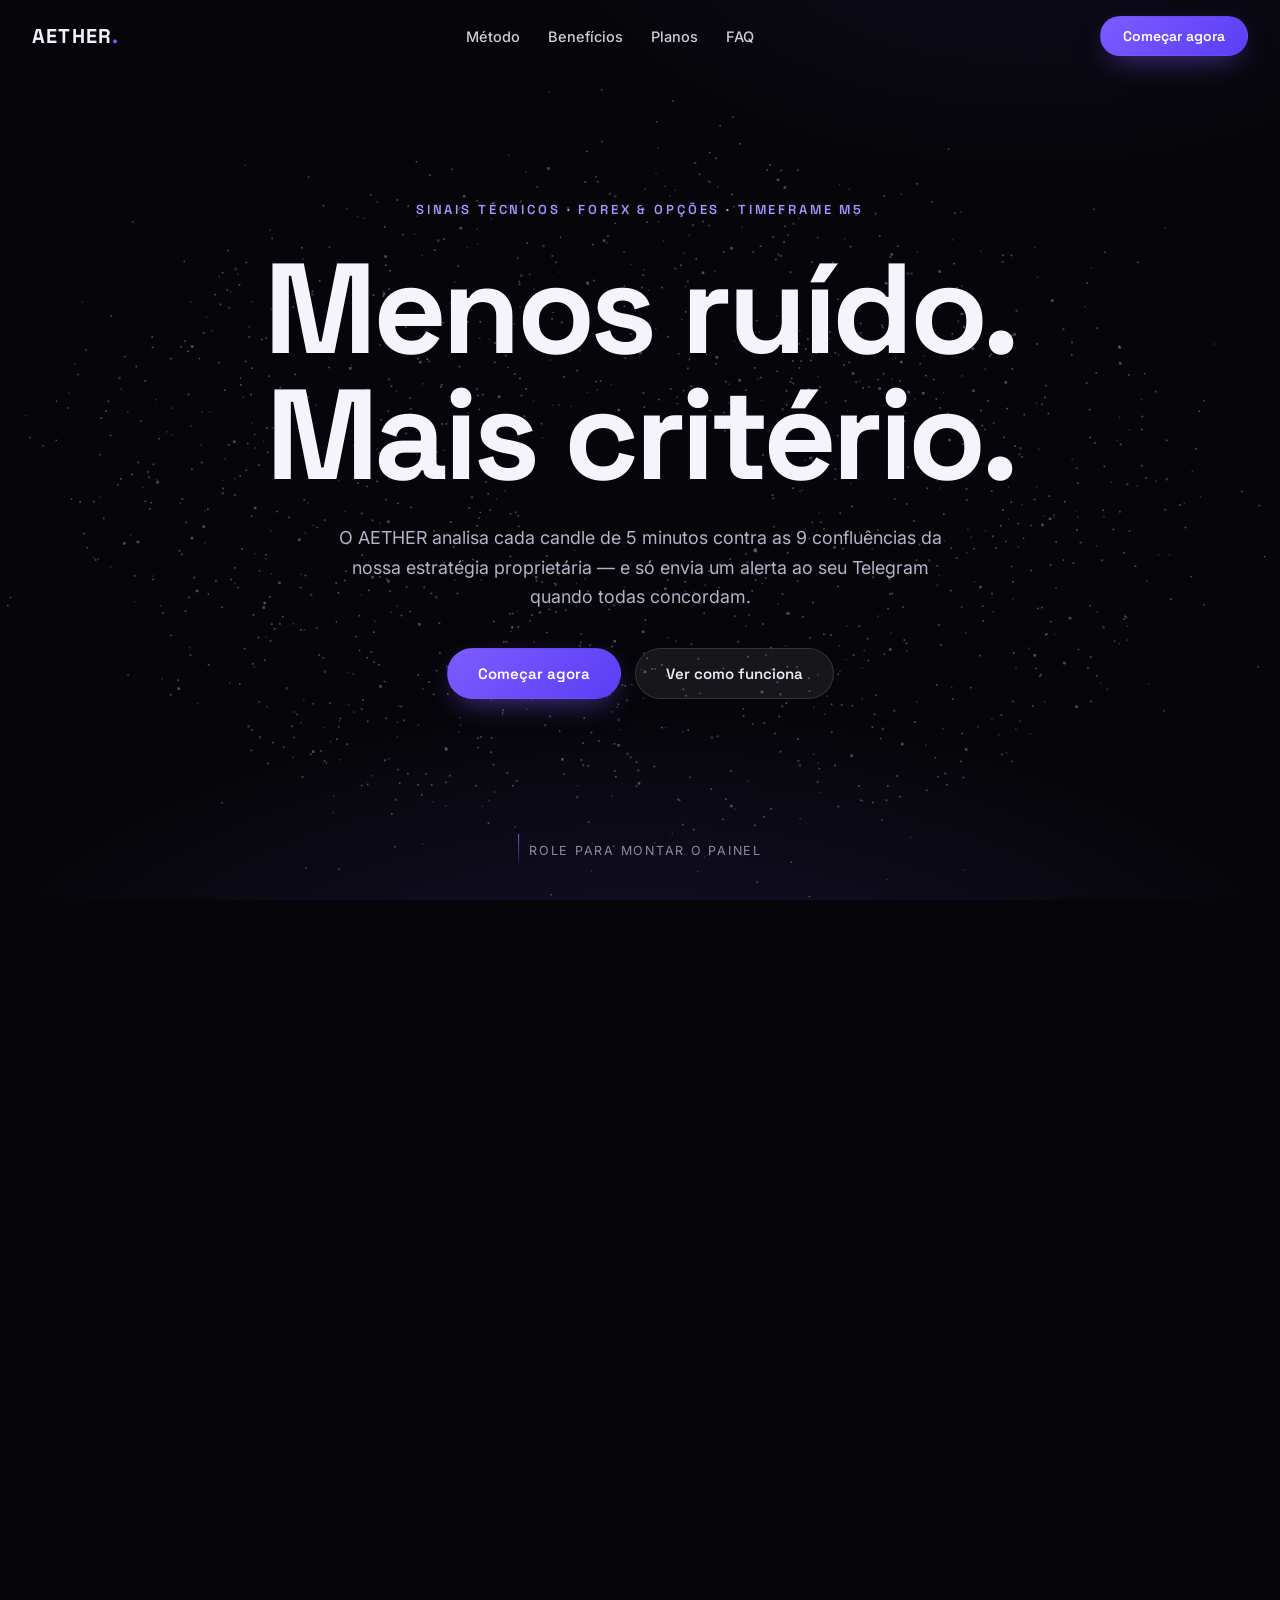
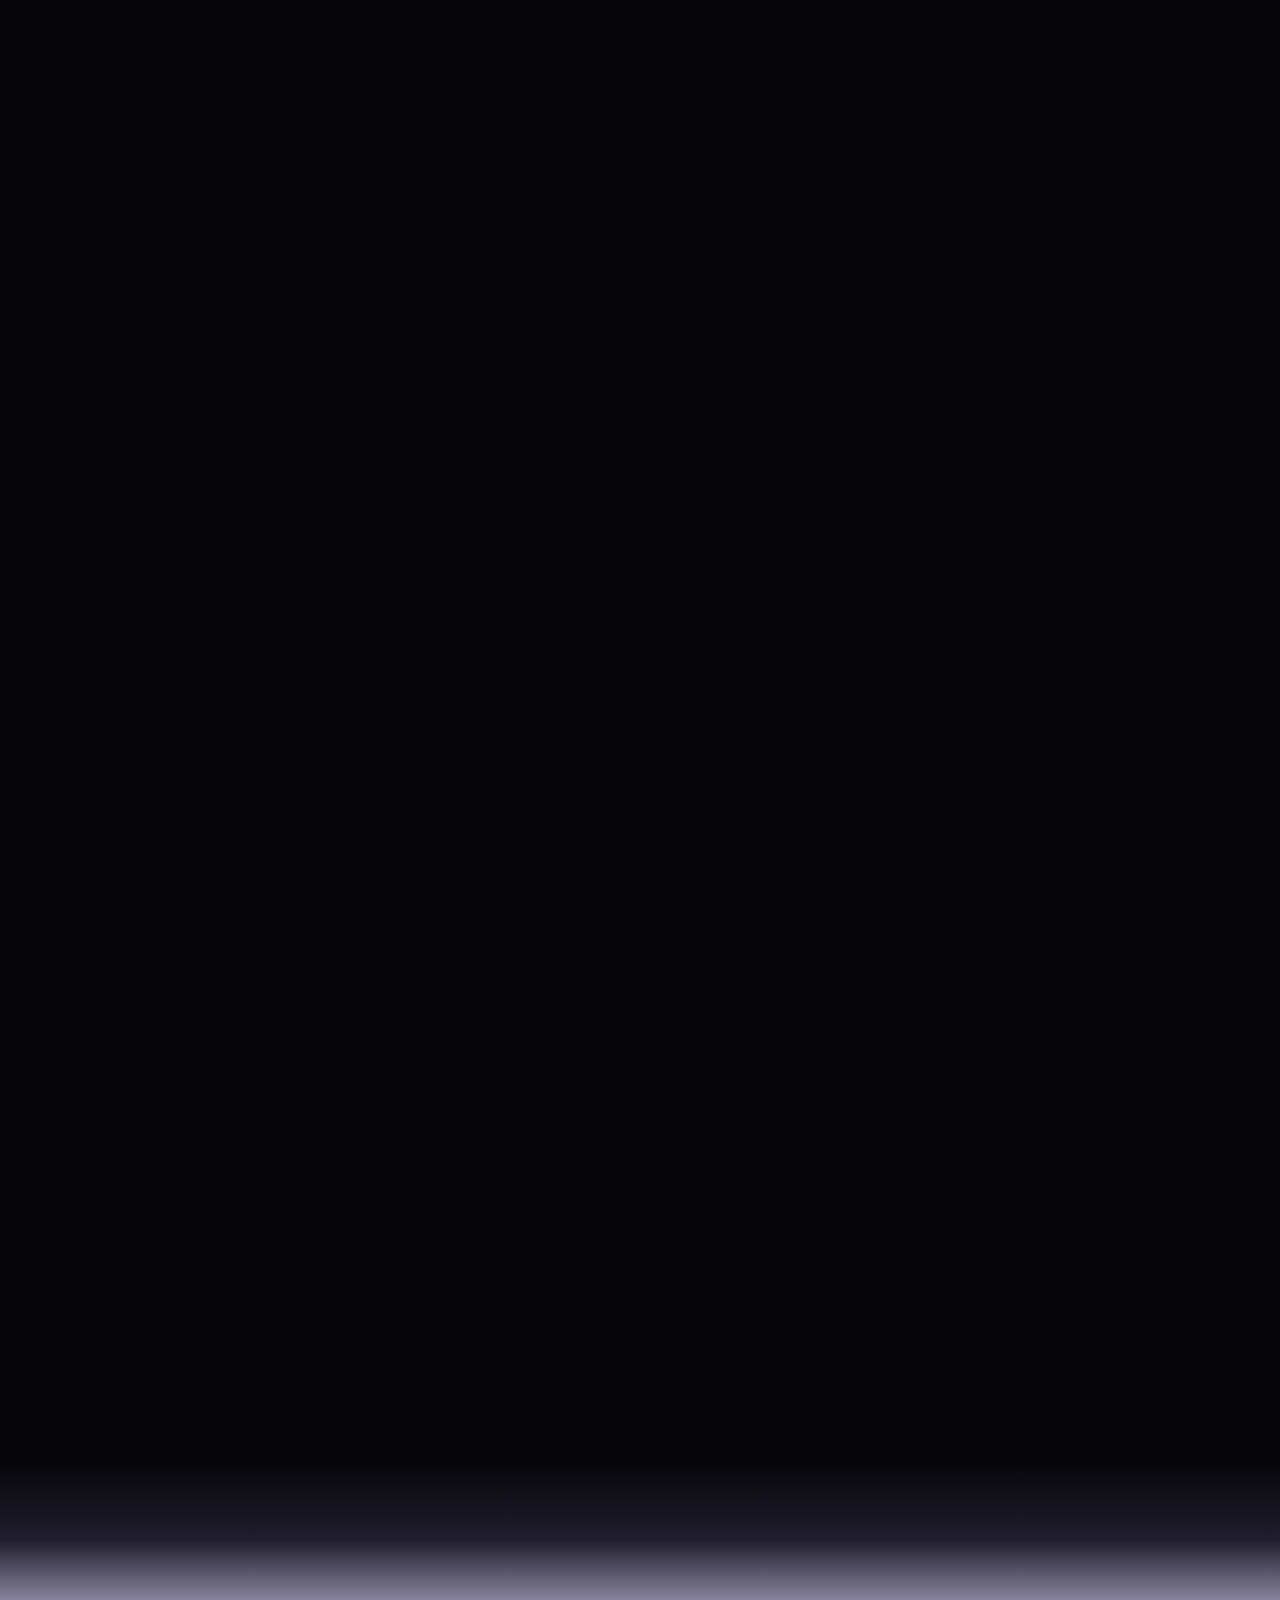
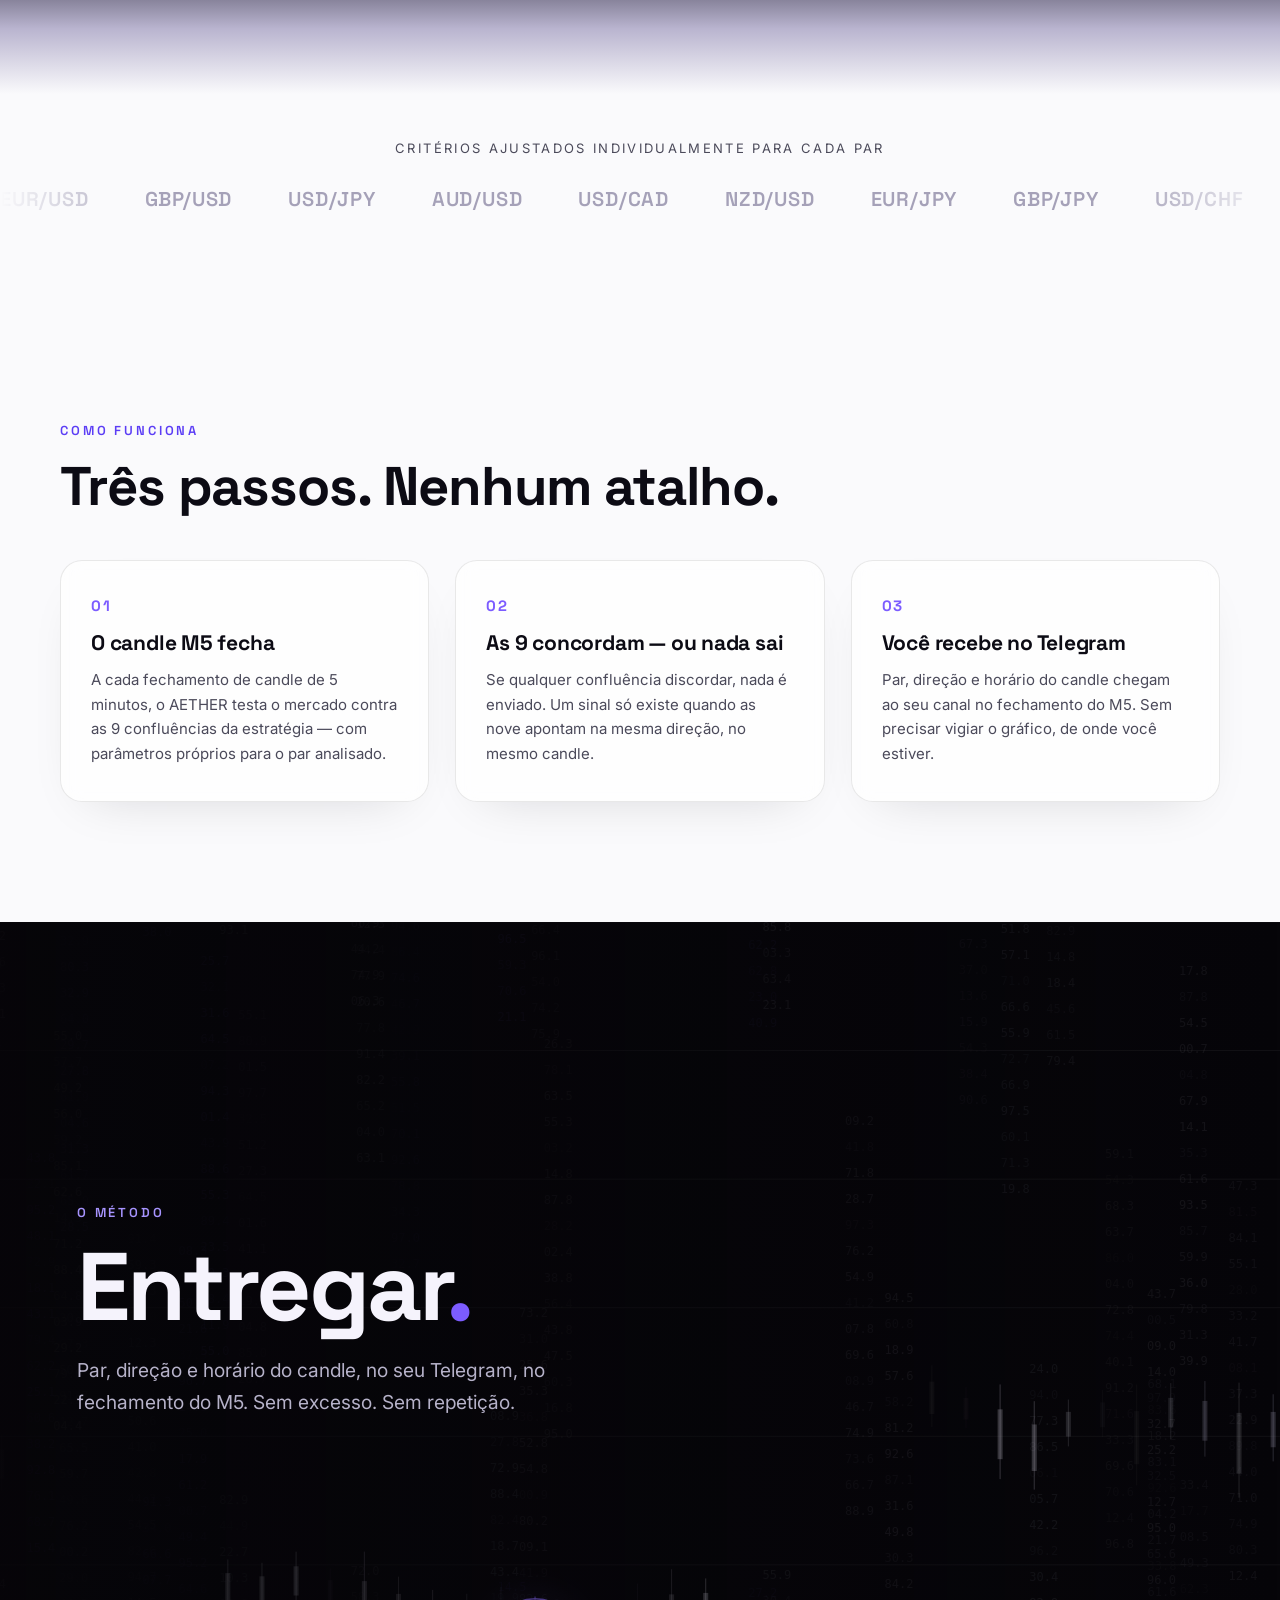
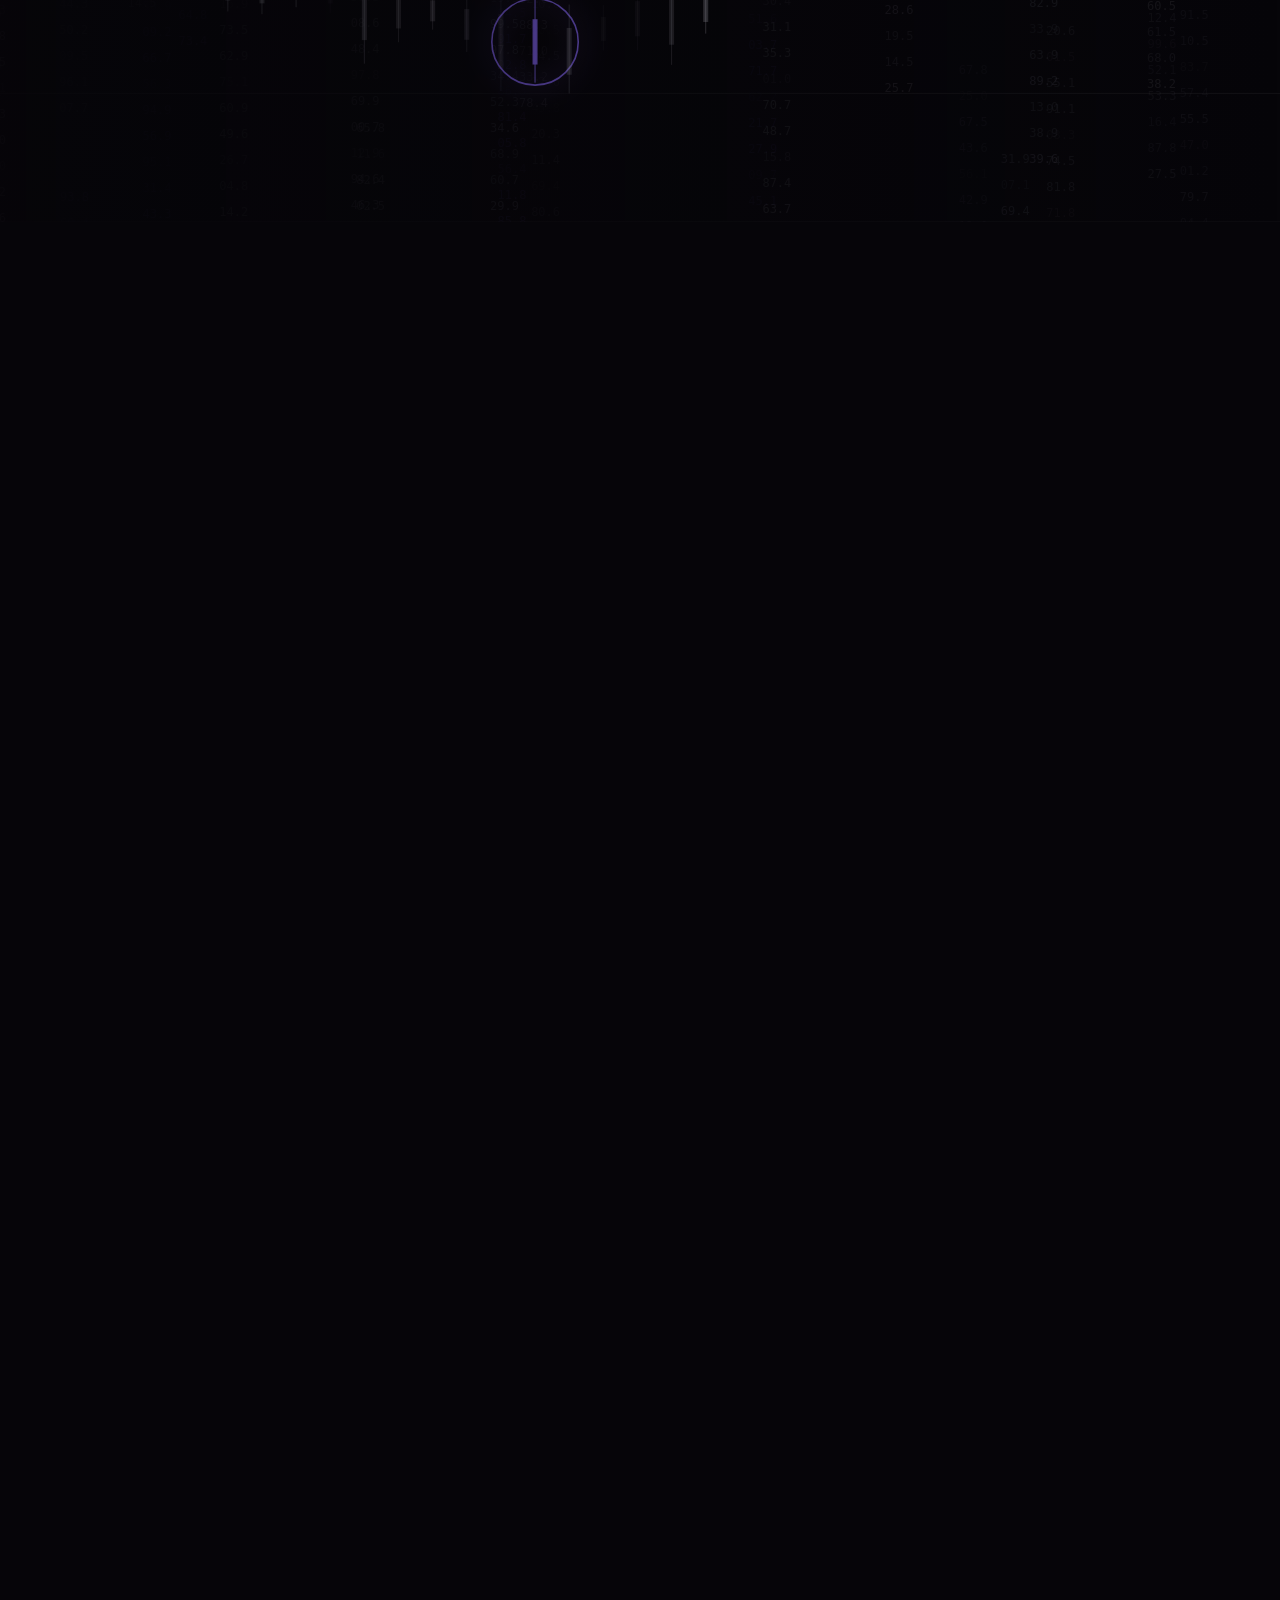
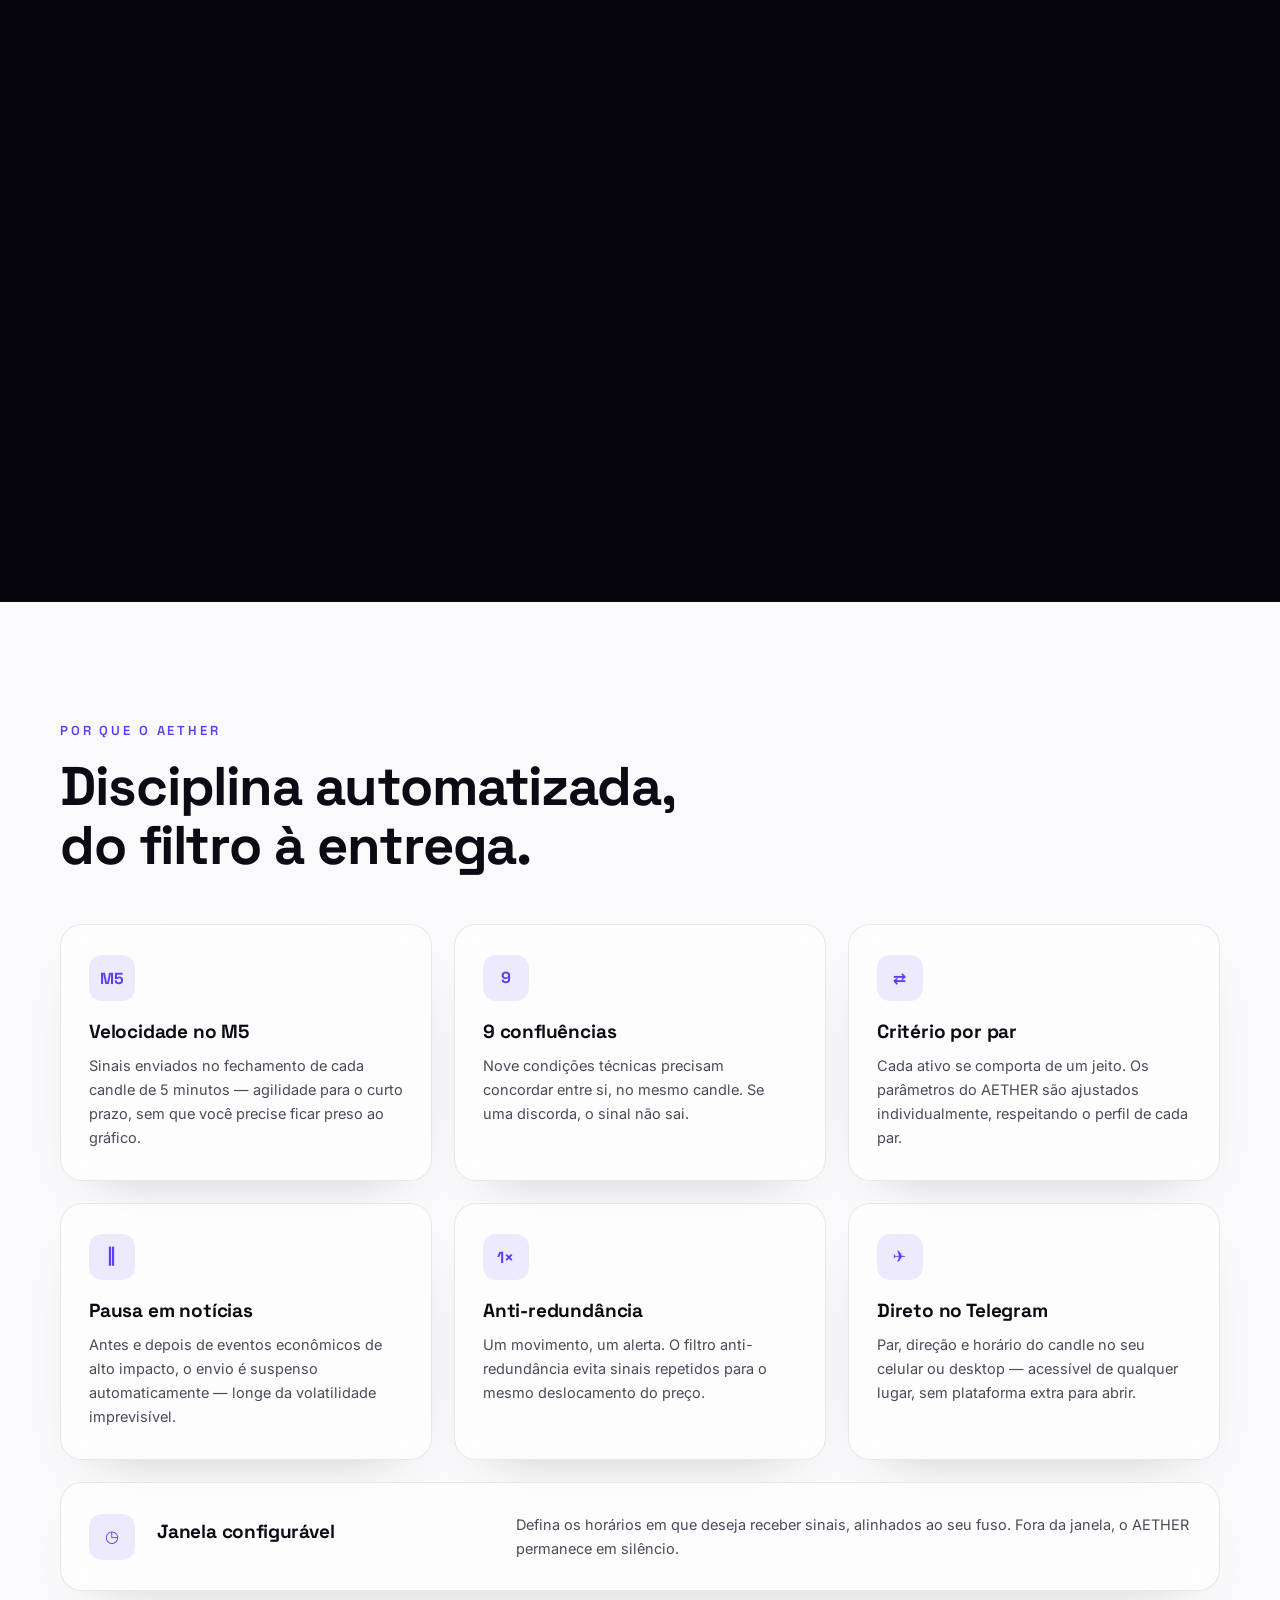
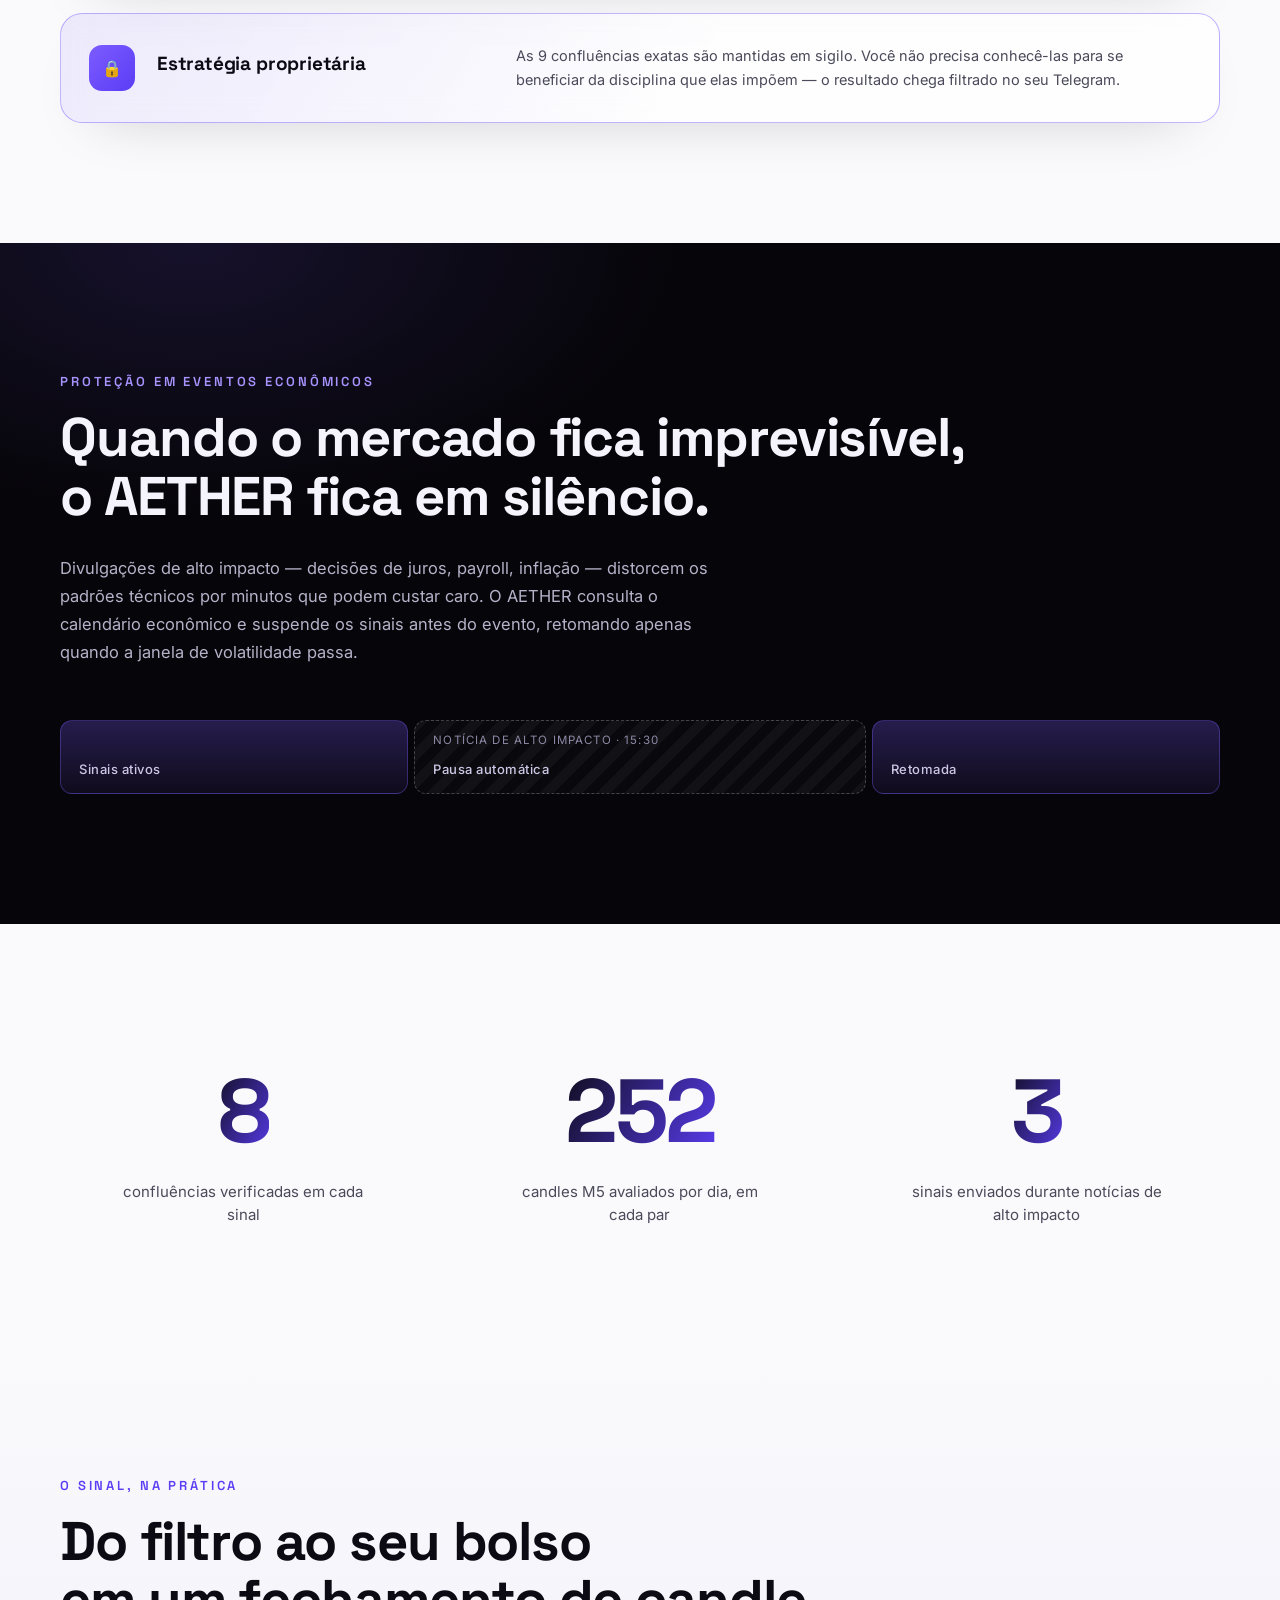
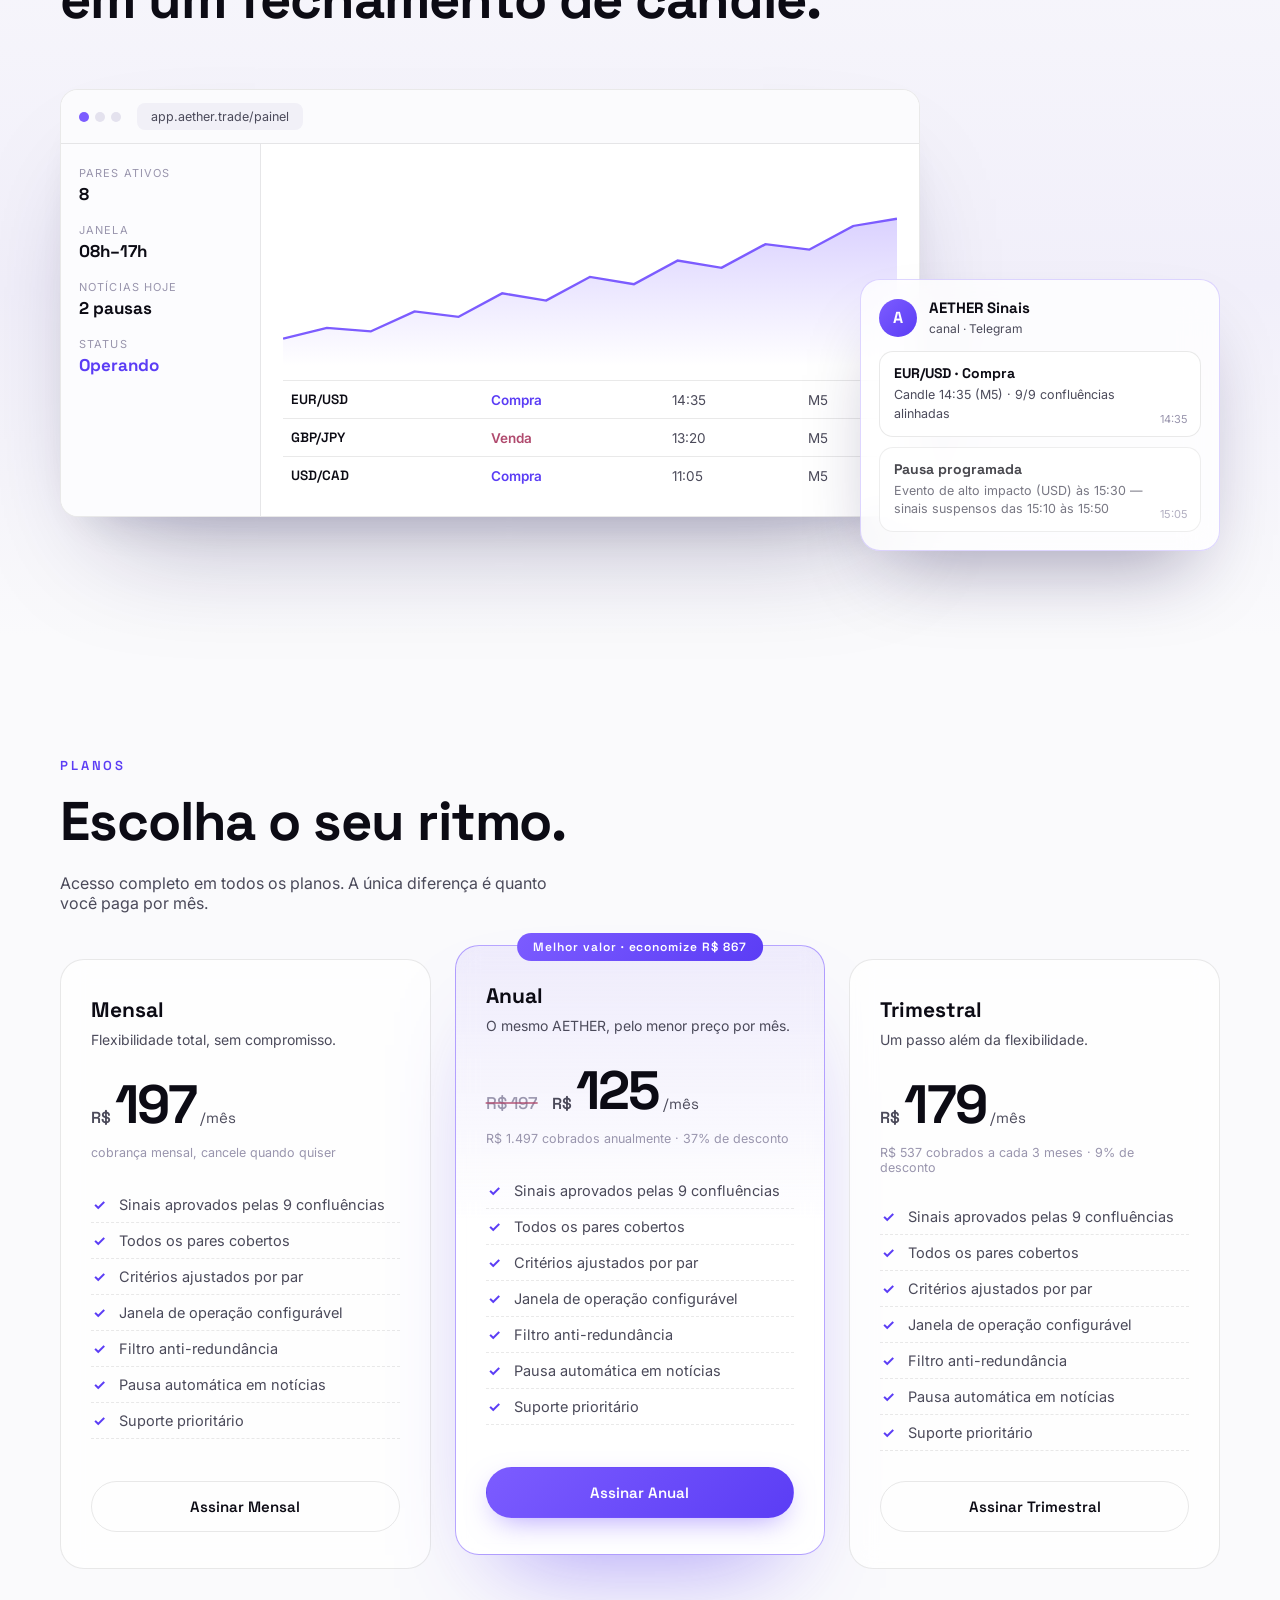
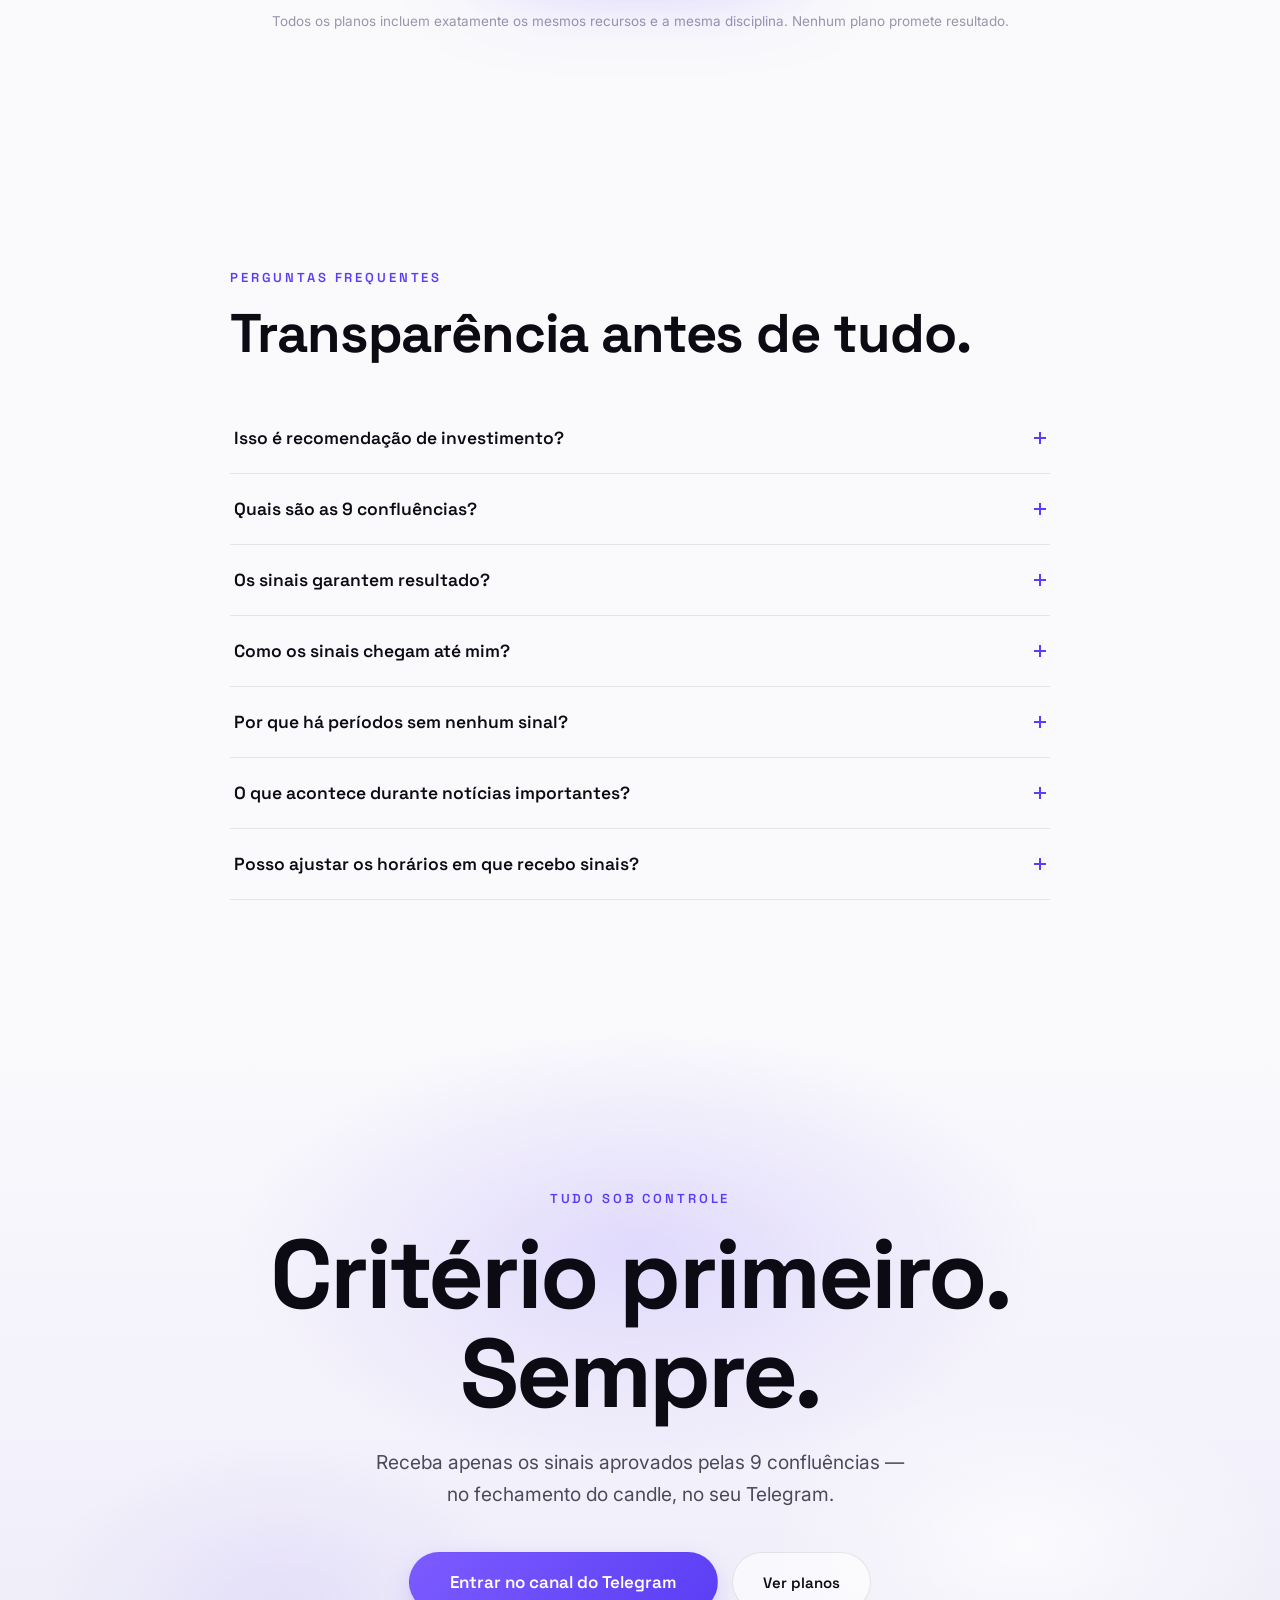
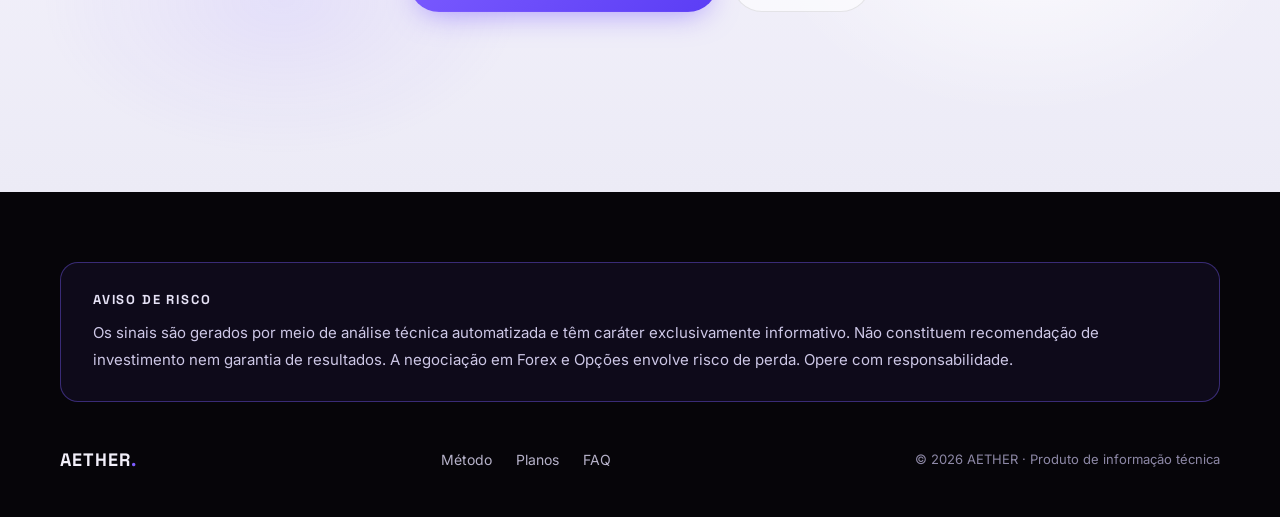
==== index.html @ 600609b5 "AETHER — landing page cinematográfica + reel 9:16 Landing page PT-BR para sinais M5 (Forex/Opções) c" ====
<!DOCTYPE html>
<html lang="pt-BR">
<head>
<meta charset="UTF-8" />
<meta name="viewport" content="width=device-width, initial-scale=1.0" />
<title>AETHER — Sinais técnicos M5 para Forex e Opções, direto no Telegram</title>
<meta name="description" content="Sinais técnicos no fechamento de cada candle M5, aprovados por 9 confluências de uma estratégia proprietária. Entrega via Telegram. Caráter informativo — não é recomendação de investimento." />
<link rel="preconnect" href="https://fonts.googleapis.com" />
<link rel="preconnect" href="https://fonts.gstatic.com" crossorigin />
<link href="https://fonts.googleapis.com/css2?family=Space+Grotesk:wght@400;500;600;700&family=Inter:wght@400;500;600&display=swap" rel="stylesheet" />
<link rel="stylesheet" href="css/style.css" />
</head>
<body>

<nav class="nav" id="nav">
  <a class="nav__brand" href="#top">AETHER<span class="nav__dot">.</span></a>
  <div class="nav__links">
    <a href="#metodo">Método</a>
    <a href="#beneficios">Benefícios</a>
    <a href="#planos">Planos</a>
    <a href="#faq">FAQ</a>
  </div>
  <a class="btn btn--sm btn--primary" href="#cta-final">Começar agora</a>
</nav>

<!-- ============ HERO — montagem por partículas, controlada pelo scroll ============ -->
<section class="hero" id="top">
  <div class="hero__sticky">
    <canvas id="heroCanvas" aria-hidden="true"></canvas>
    <div class="hero__copy" id="heroCopy">
      <p class="eyebrow eyebrow--light">Sinais técnicos · Forex &amp; Opções · Timeframe M5</p>
      <h1 class="hero__title">Menos ruído.<br />Mais critério.</h1>
      <p class="hero__sub">O AETHER analisa cada candle de 5 minutos contra as 9 confluências da nossa estratégia proprietária — e só envia um alerta ao seu Telegram quando todas concordam.</p>
      <div class="hero__actions">
        <a class="btn btn--primary" href="#cta-final">Começar agora</a>
        <a class="btn btn--ghost" href="#como-funciona">Ver como funciona</a>
      </div>
    </div>
    <p class="hero__caption" id="heroCaption">Cada sinal nasce de 9 condições que concordam — nunca de um palpite.</p>
    <div class="hero__scrollhint" id="heroHint"><span></span>Role para montar o painel</div>
  </div>
</section>

<div class="fade-band" aria-hidden="true"></div>

<!-- ============ FAIXA DE PARES ============ -->
<section class="pairs">
  <p class="pairs__label">Critérios ajustados individualmente para cada par</p>
  <div class="pairs__marquee" aria-hidden="true">
    <div class="pairs__track">
      <span>EUR/USD</span><span>GBP/USD</span><span>USD/JPY</span><span>AUD/USD</span><span>USD/CAD</span><span>NZD/USD</span><span>EUR/JPY</span><span>GBP/JPY</span><span>USD/CHF</span><span>EUR/GBP</span>
      <span>EUR/USD</span><span>GBP/USD</span><span>USD/JPY</span><span>AUD/USD</span><span>USD/CAD</span><span>NZD/USD</span><span>EUR/JPY</span><span>GBP/JPY</span><span>USD/CHF</span><span>EUR/GBP</span>
    </div>
  </div>
</section>

<!-- ============ COMO FUNCIONA ============ -->
<section class="section" id="como-funciona">
  <div class="wrap">
    <p class="eyebrow fx">Como funciona</p>
    <h2 class="h2 fx">Três passos. Nenhum atalho.</h2>
    <div class="steps">
      <article class="step fx">
        <span class="step__num">01</span>
        <h3>O candle M5 fecha</h3>
        <p>A cada fechamento de candle de 5 minutos, o AETHER testa o mercado contra as 9 confluências da estratégia — com parâmetros próprios para o par analisado.</p>
      </article>
      <article class="step fx">
        <span class="step__num">02</span>
        <h3>As 9 concordam — ou nada sai</h3>
        <p>Se qualquer confluência discordar, nada é enviado. Um sinal só existe quando as nove apontam na mesma direção, no mesmo candle.</p>
      </article>
      <article class="step fx">
        <span class="step__num">03</span>
        <h3>Você recebe no Telegram</h3>
        <p>Par, direção e horário do candle chegam ao seu canal no fechamento do M5. Sem precisar vigiar o gráfico, de onde você estiver.</p>
      </article>
    </div>
  </div>
</section>

<!-- ============ O MÉTODO — seção fixa sobre o "clipe 2" ============ -->
<section class="signal" id="metodo">
  <div class="signal__sticky">
    <canvas id="signalCanvas" aria-hidden="true"></canvas>
    <div class="signal__overlay">
      <p class="eyebrow eyebrow--light">O método</p>
      <div class="signal__words">
        <div class="signal__word" data-idx="0">
          <h2>Filtrar<span>.</span></h2>
          <p>Cada candle é testado contra as 9 confluências da estratégia. O que é fraco, o AETHER descarta em silêncio.</p>
        </div>
        <div class="signal__word" data-idx="1">
          <h2>Confirmar<span>.</span></h2>
          <p>Um alerta só existe quando as 9 confluências apontam na mesma direção — reduzindo ruído e sinais frágeis.</p>
        </div>
        <div class="signal__word" data-idx="2">
          <h2>Entregar<span>.</span></h2>
          <p>Par, direção e horário do candle, no seu Telegram, no fechamento do M5. Sem excesso. Sem repetição.</p>
        </div>
      </div>
    </div>
  </div>
</section>

<!-- ============ BENEFÍCIOS ============ -->
<section class="section" id="beneficios">
  <div class="wrap">
    <p class="eyebrow fx">Por que o AETHER</p>
    <h2 class="h2 fx">Disciplina automatizada,<br />do filtro à entrega.</h2>
    <div class="cards">
      <article class="card fx">
        <div class="card__icon">M5</div>
        <h3>Velocidade no M5</h3>
        <p>Sinais enviados no fechamento de cada candle de 5 minutos — agilidade para o curto prazo, sem que você precise ficar preso ao gráfico.</p>
      </article>
      <article class="card fx">
        <div class="card__icon">9</div>
        <h3>9 confluências</h3>
        <p>Nove condições técnicas precisam concordar entre si, no mesmo candle. Se uma discorda, o sinal não sai.</p>
      </article>
      <article class="card fx">
        <div class="card__icon">⇄</div>
        <h3>Critério por par</h3>
        <p>Cada ativo se comporta de um jeito. Os parâmetros do AETHER são ajustados individualmente, respeitando o perfil de cada par.</p>
      </article>
      <article class="card fx">
        <div class="card__icon">‖</div>
        <h3>Pausa em notícias</h3>
        <p>Antes e depois de eventos econômicos de alto impacto, o envio é suspenso automaticamente — longe da volatilidade imprevisível.</p>
      </article>
      <article class="card fx">
        <div class="card__icon">1×</div>
        <h3>Anti-redundância</h3>
        <p>Um movimento, um alerta. O filtro anti-redundância evita sinais repetidos para o mesmo deslocamento do preço.</p>
      </article>
      <article class="card fx">
        <div class="card__icon">✈</div>
        <h3>Direto no Telegram</h3>
        <p>Par, direção e horário do candle no seu celular ou desktop — acessível de qualquer lugar, sem plataforma extra para abrir.</p>
      </article>
      <article class="card fx card--wide">
        <div class="card__icon">◷</div>
        <h3>Janela configurável</h3>
        <p>Defina os horários em que deseja receber sinais, alinhados ao seu fuso. Fora da janela, o AETHER permanece em silêncio.</p>
      </article>
      <article class="card fx card--wide card--secret">
        <div class="card__icon">🔒</div>
        <h3>Estratégia proprietária</h3>
        <p>As 9 confluências exatas são mantidas em sigilo. Você não precisa conhecê-las para se beneficiar da disciplina que elas impõem — o resultado chega filtrado no seu Telegram.</p>
      </article>
    </div>
  </div>
</section>

<!-- ============ PROTEÇÃO EM NOTÍCIAS ============ -->
<section class="news">
  <div class="wrap">
    <p class="eyebrow eyebrow--light fx">Proteção em eventos econômicos</p>
    <h2 class="h2 fx">Quando o mercado fica imprevisível,<br />o AETHER fica em silêncio.</h2>
    <p class="news__body fx">Divulgações de alto impacto — decisões de juros, payroll, inflação — distorcem os padrões técnicos por minutos que podem custar caro. O AETHER consulta o calendário econômico e suspende os sinais antes do evento, retomando apenas quando a janela de volatilidade passa.</p>
    <div class="timeline fx" role="img" aria-label="Linha do tempo mostrando sinais ativos, pausa automática durante notícia de alto impacto e retomada">
      <div class="timeline__seg timeline__seg--on"><em>Sinais ativos</em></div>
      <div class="timeline__seg timeline__seg--off"><i>Notícia de alto impacto · 15:30</i><em>Pausa automática</em></div>
      <div class="timeline__seg timeline__seg--on"><em>Retomada</em></div>
    </div>
  </div>
</section>

<!-- ============ MÉTRICAS ============ -->
<section class="section metrics">
  <div class="wrap">
    <div class="metrics__grid">
      <div class="metric fx">
        <strong><span class="counter" data-target="9" data-from="0">0</span></strong>
        <p>confluências verificadas em cada sinal</p>
      </div>
      <div class="metric fx">
        <strong><span class="counter" data-target="288" data-from="0">0</span></strong>
        <p>candles M5 avaliados por dia, em cada par</p>
      </div>
      <div class="metric fx">
        <strong><span class="counter" data-target="0" data-from="24">24</span></strong>
        <p>sinais enviados durante notícias de alto impacto</p>
      </div>
    </div>
  </div>
</section>

<!-- ============ PRODUTO / MOCKUP ============ -->
<section class="section product">
  <div class="wrap">
    <p class="eyebrow fx">O sinal, na prática</p>
    <h2 class="h2 fx">Do filtro ao seu bolso<br />em um fechamento de candle.</h2>
    <div class="product__stage fx">
      <div class="browser">
        <div class="browser__bar">
          <span class="browser__dots"><i></i><i></i><i></i></span>
          <span class="browser__url">app.aether.trade/painel</span>
        </div>
        <div class="browser__body">
          <aside class="dash__side">
            <div class="dash__stat"><small>Pares ativos</small><b>8</b></div>
            <div class="dash__stat"><small>Janela</small><b>08h–17h</b></div>
            <div class="dash__stat"><small>Notícias hoje</small><b>2 pausas</b></div>
            <div class="dash__stat"><small>Status</small><b class="ok">Operando</b></div>
          </aside>
          <div class="dash__main">
            <svg viewBox="0 0 560 220" preserveAspectRatio="none" aria-hidden="true">
              <defs>
                <linearGradient id="gArea" x1="0" y1="0" x2="0" y2="1">
                  <stop offset="0%" stop-color="#7C5CFF" stop-opacity=".28"/>
                  <stop offset="100%" stop-color="#7C5CFF" stop-opacity="0"/>
                </linearGradient>
              </defs>
              <polyline fill="none" stroke="#7C5CFF" stroke-width="2.5"
                points="0,190 40,178 80,182 120,160 160,166 200,140 240,148 280,122 320,130 360,104 400,112 440,86 480,92 520,66 560,58"/>
              <polygon fill="url(#gArea)"
                points="0,190 40,178 80,182 120,160 160,166 200,140 240,148 280,122 320,130 360,104 400,112 440,86 480,92 520,66 560,58 560,220 0,220"/>
            </svg>
            <table class="dash__table">
              <tbody>
                <tr><td>EUR/USD</td><td class="up">Compra</td><td>14:35</td><td>M5</td></tr>
                <tr><td>GBP/JPY</td><td class="down">Venda</td><td>13:20</td><td>M5</td></tr>
                <tr><td>USD/CAD</td><td class="up">Compra</td><td>11:05</td><td>M5</td></tr>
              </tbody>
            </table>
          </div>
        </div>
      </div>
      <div class="tg">
        <div class="tg__head"><span class="tg__avatar">A</span><div><b>AETHER Sinais</b><small>canal · Telegram</small></div></div>
        <div class="tg__msg">
          <b>EUR/USD · Compra</b>
          <span>Candle 14:35 (M5) · 9/9 confluências alinhadas</span>
          <time>14:35</time>
        </div>
        <div class="tg__msg tg__msg--muted">
          <b>Pausa programada</b>
          <span>Evento de alto impacto (USD) às 15:30 — sinais suspensos das 15:10 às 15:50</span>
          <time>15:05</time>
        </div>
      </div>
    </div>
  </div>
</section>

<!-- ============ PLANOS ============ -->
<section class="section pricing" id="planos">
  <div class="wrap">
    <p class="eyebrow fx">Planos</p>
    <h2 class="h2 fx">Escolha o seu ritmo.</h2>
    <p class="pricing__lead fx">Acesso completo em todos os planos. A única diferença é quanto você paga por mês.</p>
    <div class="tiers fx" id="tiers">
      <article class="tier">
        <h3>Mensal</h3>
        <p class="tier__desc">Flexibilidade total, sem compromisso.</p>
        <p class="tier__price"><sup>R$</sup><span class="tier__amount">197</span><small>/mês</small></p>
        <p class="tier__note">cobrança mensal, cancele quando quiser</p>
        <ul>
          <li>Sinais aprovados pelas 9 confluências</li>
          <li>Todos os pares cobertos</li>
          <li>Critérios ajustados por par</li>
          <li>Janela de operação configurável</li>
          <li>Filtro anti-redundância</li>
          <li>Pausa automática em notícias</li>
          <li>Suporte prioritário</li>
        </ul>
        <a class="btn btn--outline" href="#cta-final">Assinar Mensal</a>
      </article>
      <article class="tier tier--hot">
        <span class="tier__badge">Melhor valor · economize R$ 867</span>
        <h3>Anual</h3>
        <p class="tier__desc">O mesmo AETHER, pelo menor preço por mês.</p>
        <p class="tier__price"><s class="tier__was">R$ 197</s><sup>R$</sup><span class="tier__amount">125</span><small>/mês</small></p>
        <p class="tier__note">R$ 1.497 cobrados anualmente · 37% de desconto</p>
        <ul>
          <li>Sinais aprovados pelas 9 confluências</li>
          <li>Todos os pares cobertos</li>
          <li>Critérios ajustados por par</li>
          <li>Janela de operação configurável</li>
          <li>Filtro anti-redundância</li>
          <li>Pausa automática em notícias</li>
          <li>Suporte prioritário</li>
        </ul>
        <a class="btn btn--primary" href="#cta-final">Assinar Anual</a>
      </article>
      <article class="tier">
        <h3>Trimestral</h3>
        <p class="tier__desc">Um passo além da flexibilidade.</p>
        <p class="tier__price"><sup>R$</sup><span class="tier__amount">179</span><small>/mês</small></p>
        <p class="tier__note">R$ 537 cobrados a cada 3 meses · 9% de desconto</p>
        <ul>
          <li>Sinais aprovados pelas 9 confluências</li>
          <li>Todos os pares cobertos</li>
          <li>Critérios ajustados por par</li>
          <li>Janela de operação configurável</li>
          <li>Filtro anti-redundância</li>
          <li>Pausa automática em notícias</li>
          <li>Suporte prioritário</li>
        </ul>
        <a class="btn btn--outline" href="#cta-final">Assinar Trimestral</a>
      </article>
    </div>
    <p class="pricing__foot fx">Todos os planos incluem exatamente os mesmos recursos e a mesma disciplina. Nenhum plano promete resultado.</p>
  </div>
</section>

<!-- ============ FAQ ============ -->
<section class="section faq" id="faq">
  <div class="wrap wrap--narrow">
    <p class="eyebrow fx">Perguntas frequentes</p>
    <h2 class="h2 fx">Transparência antes de tudo.</h2>
    <div class="faq__list fx" id="faqList">
      <div class="faq__item">
        <button class="faq__q" type="button">Isso é recomendação de investimento?<i></i></button>
        <div class="faq__a"><p>Não. Os sinais são gerados por análise técnica automatizada e têm caráter exclusivamente informativo. Eles organizam informação com critérios objetivos — a decisão de operar, o gerenciamento de risco e a responsabilidade pelos resultados são sempre do usuário.</p></div>
      </div>
      <div class="faq__item">
        <button class="faq__q" type="button">Quais são as 9 confluências?<i></i></button>
        <div class="faq__a"><p>Elas são a parte proprietária do AETHER e não são divulgadas. O que garantimos é o comportamento: um sinal só é enviado quando as 9 concordam no mesmo candle — e, quando isso não acontece, o silêncio também é uma resposta.</p></div>
      </div>
      <div class="faq__item">
        <button class="faq__q" type="button">Os sinais garantem resultado?<i></i></button>
        <div class="faq__a"><p>Não. Nenhum sistema de análise técnica elimina o risco de perda. O que o AETHER oferece é disciplina: 9 confluências obrigatórias, critérios por par e silêncio quando o mercado não dá motivo.</p></div>
      </div>
      <div class="faq__item">
        <button class="faq__q" type="button">Como os sinais chegam até mim?<i></i></button>
        <div class="faq__a"><p>Pelo Telegram, no fechamento do candle M5. Cada mensagem informa o par, a direção e o horário do candle — simples de ler no celular ou no desktop, de onde você estiver.</p></div>
      </div>
      <div class="faq__item">
        <button class="faq__q" type="button">Por que há períodos sem nenhum sinal?<i></i></button>
        <div class="faq__a"><p>Porque o silêncio faz parte do método. Se as 9 confluências não concordam, se há notícia de alto impacto por perto ou se o movimento já foi sinalizado, nada é enviado. Menos alertas, mais relevância.</p></div>
      </div>
      <div class="faq__item">
        <button class="faq__q" type="button">O que acontece durante notícias importantes?<i></i></button>
        <div class="faq__a"><p>O AETHER consulta o calendário econômico e suspende automaticamente os sinais antes e depois de eventos de alto impacto, retomando quando a janela de volatilidade imprevisível passa.</p></div>
      </div>
      <div class="faq__item">
        <button class="faq__q" type="button">Posso ajustar os horários em que recebo sinais?<i></i></button>
        <div class="faq__a"><p>Sim. A janela de operação é configurável e alinhada ao seu fuso horário. Fora dela, nenhum alerta é enviado.</p></div>
      </div>
    </div>
  </div>
</section>

<!-- ============ CTA FINAL — "a calma" ============ -->
<section class="cta" id="cta-final">
  <div class="cta__glow" aria-hidden="true"></div>
  <div class="wrap wrap--narrow cta__inner">
    <p class="eyebrow fx">Tudo sob controle</p>
    <h2 class="cta__title fx">Critério primeiro.<br />Sempre.</h2>
    <p class="cta__sub fx">Receba apenas os sinais aprovados pelas 9 confluências — no fechamento do candle, no seu Telegram.</p>
    <div class="cta__actions fx">
      <a class="btn btn--primary btn--lg" href="#">Entrar no canal do Telegram</a>
      <a class="btn btn--ghost-dark" href="#planos">Ver planos</a>
    </div>
  </div>
</section>

<!-- ============ RODAPÉ + AVISO DE RISCO ============ -->
<footer class="footer">
  <div class="wrap">
    <div class="footer__risk" role="note">
      <strong>Aviso de risco</strong>
      <p>Os sinais são gerados por meio de análise técnica automatizada e têm caráter exclusivamente informativo. Não constituem recomendação de investimento nem garantia de resultados. A negociação em Forex e Opções envolve risco de perda. Opere com responsabilidade.</p>
    </div>
    <div class="footer__row">
      <span class="footer__brand">AETHER<span>.</span></span>
      <nav class="footer__links">
        <a href="#metodo">Método</a>
        <a href="#planos">Planos</a>
        <a href="#faq">FAQ</a>
      </nav>
      <span class="footer__copy">© 2026 AETHER · Produto de informação técnica</span>
    </div>
  </div>
</footer>

<script src="js/main.js"></script>
</body>
</html>
---- css/style.css ----
/* ============ AETHER — base ============ */
:root {
  --ink: #0c0b14;
  --ink-soft: #4b4a5a;
  --bg-dark: #060509;
  --bg-light: #fafafc;
  --violet: #7c5cff;
  --violet-deep: #5b3df5;
  --violet-soft: rgba(124, 92, 255, 0.12);
  --white: #ffffff;
  --line-dark: rgba(255, 255, 255, 0.12);
  --line-light: rgba(12, 11, 20, 0.09);
  --font-display: "Space Grotesk", "Inter", system-ui, sans-serif;
  --font-body: "Inter", system-ui, sans-serif;
}

* { margin: 0; padding: 0; box-sizing: border-box; }
html { scroll-behavior: smooth; }
body {
  font-family: var(--font-body);
  color: var(--ink);
  background: var(--bg-light);
  -webkit-font-smoothing: antialiased;
  overflow-x: hidden;
}
a { text-decoration: none; color: inherit; }
img, svg, canvas { display: block; }

.wrap { width: min(1160px, calc(100% - 48px)); margin: 0 auto; }
.wrap--narrow { width: min(820px, calc(100% - 48px)); }
.section { padding: 120px 0; }

.eyebrow {
  font-family: var(--font-display);
  font-size: 13px;
  font-weight: 600;
  letter-spacing: 0.22em;
  text-transform: uppercase;
  color: var(--violet-deep);
  margin-bottom: 18px;
}
.eyebrow--light { color: #a794ff; }

.h2 {
  font-family: var(--font-display);
  font-size: clamp(2rem, 4.4vw, 3.4rem);
  font-weight: 700;
  letter-spacing: -0.02em;
  line-height: 1.08;
  margin-bottom: 28px;
}

/* reveal on scroll */
.fx { opacity: 0; transform: translateY(28px); transition: opacity 0.8s cubic-bezier(0.2, 0.6, 0.2, 1), transform 0.8s cubic-bezier(0.2, 0.6, 0.2, 1); }
.fx.in { opacity: 1; transform: none; }

/* ============ buttons ============ */
.btn {
  display: inline-flex;
  align-items: center;
  justify-content: center;
  font-family: var(--font-display);
  font-weight: 600;
  font-size: 15px;
  padding: 15px 30px;
  border-radius: 999px;
  border: 1px solid transparent;
  transition: transform 0.25s ease, box-shadow 0.25s ease, background 0.25s ease, border-color 0.25s ease;
  cursor: pointer;
}
.btn--primary {
  background: linear-gradient(135deg, var(--violet), var(--violet-deep));
  color: #fff;
  box-shadow: 0 10px 30px -10px rgba(124, 92, 255, 0.65);
}
.btn--primary:hover { transform: translateY(-2px); box-shadow: 0 16px 38px -10px rgba(124, 92, 255, 0.8); }
.btn--ghost { background: rgba(255, 255, 255, 0.07); border-color: var(--line-dark); color: #eceaf6; backdrop-filter: blur(8px); }
.btn--ghost:hover { background: rgba(255, 255, 255, 0.13); }
.btn--ghost-dark { border-color: var(--line-light); color: var(--ink); background: rgba(255, 255, 255, 0.6); }
.btn--ghost-dark:hover { border-color: var(--violet); color: var(--violet-deep); }
.btn--outline { border-color: var(--line-light); color: var(--ink); background: transparent; }
.btn--outline:hover { border-color: var(--violet); color: var(--violet-deep); }
.btn--sm { padding: 10px 22px; font-size: 14px; }
.btn--lg { padding: 18px 40px; font-size: 17px; }

/* ============ nav ============ */
.nav {
  position: fixed;
  inset: 0 0 auto 0;
  z-index: 50;
  display: flex;
  align-items: center;
  justify-content: space-between;
  padding: 16px 32px;
  transition: background 0.4s ease, box-shadow 0.4s ease, color 0.4s ease;
  color: #f2f0fa;
}
.nav__brand { font-family: var(--font-display); font-weight: 700; font-size: 20px; letter-spacing: 0.06em; }
.nav__dot { color: var(--violet); }
.nav__links { display: flex; gap: 28px; font-size: 14.5px; font-weight: 500; opacity: 0.85; }
.nav__links a:hover { color: var(--violet); opacity: 1; }
.nav.nav--solid {
  background: rgba(250, 250, 252, 0.82);
  backdrop-filter: blur(16px);
  -webkit-backdrop-filter: blur(16px);
  color: var(--ink);
  box-shadow: 0 1px 0 var(--line-light);
}
.nav.nav--dark {
  background: rgba(6, 5, 9, 0.6);
  backdrop-filter: blur(16px);
  -webkit-backdrop-filter: blur(16px);
  color: #f2f0fa;
  box-shadow: 0 1px 0 var(--line-dark);
}

/* ============ hero ============ */
.hero { height: 340vh; background: var(--bg-dark); position: relative; }
.hero__sticky {
  position: sticky;
  top: 0;
  height: 100vh;
  overflow: hidden;
  background:
    radial-gradient(1200px 600px at 50% 118%, rgba(124, 92, 255, 0.16), transparent 60%),
    radial-gradient(900px 500px at 80% -10%, rgba(124, 92, 255, 0.08), transparent 55%),
    var(--bg-dark);
}
#heroCanvas { position: absolute; inset: 0; width: 100%; height: 100%; }
.hero__copy {
  position: absolute;
  inset: 0;
  display: flex;
  flex-direction: column;
  align-items: center;
  justify-content: center;
  text-align: center;
  padding: 0 24px;
  will-change: transform, opacity;
}
.hero__title {
  font-family: var(--font-display);
  font-size: clamp(3.2rem, 10vw, 8.2rem);
  font-weight: 700;
  line-height: 0.98;
  letter-spacing: -0.035em;
  color: #f5f3fc;
  margin: 10px 0 26px;
}
.hero__sub { max-width: 640px; color: #b6b2c9; font-size: clamp(1rem, 1.4vw, 1.15rem); line-height: 1.65; margin-bottom: 36px; }
.hero__actions { display: flex; gap: 14px; flex-wrap: wrap; justify-content: center; }
.hero__caption {
  position: absolute;
  left: 50%;
  bottom: 9vh;
  transform: translateX(-50%);
  color: #cdc7e6;
  font-family: var(--font-display);
  font-size: clamp(1rem, 1.6vw, 1.3rem);
  letter-spacing: 0.01em;
  opacity: 0;
  white-space: nowrap;
}
.hero__scrollhint {
  position: absolute;
  left: 50%;
  bottom: 3.6vh;
  transform: translateX(-50%);
  display: flex;
  align-items: center;
  gap: 10px;
  color: #8d88a6;
  font-size: 12.5px;
  letter-spacing: 0.14em;
  text-transform: uppercase;
}
.hero__scrollhint span {
  width: 1px; height: 34px;
  background: linear-gradient(#7c5cff, transparent);
  animation: drip 1.8s ease-in-out infinite;
}
@keyframes drip { 0% { transform: scaleY(0); transform-origin: top; } 55% { transform: scaleY(1); transform-origin: top; } 100% { transform: scaleY(0); transform-origin: bottom; } }

.fade-band { height: 26vh; background: linear-gradient(180deg, var(--bg-dark) 0%, #201d2e 34%, #b9b4cf 72%, var(--bg-light) 100%); }

/* ============ pares ============ */
.pairs { padding: 46px 0 90px; background: var(--bg-light); }
.pairs__label { text-align: center; font-size: 13px; letter-spacing: 0.18em; text-transform: uppercase; color: var(--ink-soft); margin-bottom: 30px; }
.pairs__marquee {
  overflow: hidden;
  -webkit-mask-image: linear-gradient(90deg, transparent, #000 12%, #000 88%, transparent);
  mask-image: linear-gradient(90deg, transparent, #000 12%, #000 88%, transparent);
}
.pairs__track { display: flex; gap: 56px; width: max-content; animation: marquee 36s linear infinite; }
.pairs__track span { font-family: var(--font-display); font-weight: 600; font-size: 20px; color: #a5a1b8; letter-spacing: 0.04em; }
@keyframes marquee { to { transform: translateX(-50%); } }

/* ============ como funciona ============ */
.steps { display: grid; grid-template-columns: repeat(3, 1fr); gap: 26px; margin-top: 44px; }
.step {
  background: rgba(255, 255, 255, 0.7);
  border: 1px solid var(--line-light);
  border-radius: 22px;
  padding: 34px 30px;
  backdrop-filter: blur(10px);
  box-shadow: 0 20px 50px -30px rgba(12, 11, 20, 0.18);
}
.step__num { font-family: var(--font-display); font-weight: 700; color: var(--violet); font-size: 15px; letter-spacing: 0.12em; }
.step h3 { font-family: var(--font-display); font-size: 21px; letter-spacing: -0.01em; margin: 14px 0 12px; }
.step p { color: var(--ink-soft); line-height: 1.65; font-size: 15px; }

/* ============ o método (pinned) ============ */
.signal { height: 320vh; background: var(--bg-dark); position: relative; }
.signal__sticky { position: sticky; top: 0; height: 100vh; overflow: hidden; }
#signalCanvas { position: absolute; inset: 0; width: 100%; height: 100%; }
.signal__overlay {
  position: absolute;
  inset: 0;
  display: flex;
  flex-direction: column;
  justify-content: center;
  padding: 0 max(6vw, 32px);
  background: linear-gradient(90deg, rgba(6, 5, 9, 0.82) 0%, rgba(6, 5, 9, 0.35) 55%, transparent 100%);
}
.signal__words { position: relative; height: 300px; max-width: 560px; }
.signal__word { position: absolute; inset: 0; opacity: 0; transform: translateY(44px); will-change: transform, opacity; }
.signal__word h2 {
  font-family: var(--font-display);
  font-size: clamp(3rem, 7.5vw, 6rem);
  font-weight: 700;
  letter-spacing: -0.03em;
  color: #f5f3fc;
  line-height: 1;
  margin-bottom: 20px;
}
.signal__word h2 span { color: var(--violet); }
.signal__word p { color: #b6b2c9; font-size: clamp(1rem, 1.5vw, 1.2rem); line-height: 1.65; max-width: 480px; }

/* ============ benefícios ============ */
.cards { display: grid; grid-template-columns: repeat(3, 1fr); gap: 22px; margin-top: 50px; }
.card {
  background: rgba(255, 255, 255, 0.66);
  border: 1px solid var(--line-light);
  border-radius: 22px;
  padding: 30px 28px;
  backdrop-filter: blur(12px);
  -webkit-backdrop-filter: blur(12px);
  box-shadow: 0 24px 60px -38px rgba(12, 11, 20, 0.28);
  transition: transform 0.35s ease, box-shadow 0.35s ease, border-color 0.35s ease;
}
.card:hover { transform: translateY(-5px); border-color: rgba(124, 92, 255, 0.4); box-shadow: 0 34px 70px -38px rgba(91, 61, 245, 0.35); }
.card--wide { grid-column: span 3; display: grid; grid-template-columns: auto 1fr 2fr; align-items: center; gap: 22px; }
.card--wide h3 { margin: 0; }
.card__icon {
  width: 46px; height: 46px;
  border-radius: 13px;
  display: flex; align-items: center; justify-content: center;
  background: var(--violet-soft);
  color: var(--violet-deep);
  font-family: var(--font-display);
  font-weight: 700;
  font-size: 16px;
  margin-bottom: 18px;
}
.card--wide .card__icon { margin-bottom: 0; }
.card--secret {
  border-color: rgba(124, 92, 255, 0.45);
  background: linear-gradient(120deg, rgba(124, 92, 255, 0.1), rgba(255, 255, 255, 0.72) 55%);
}
.card--secret .card__icon { background: linear-gradient(135deg, var(--violet), var(--violet-deep)); color: #fff; }
.card h3 { font-family: var(--font-display); font-size: 19px; margin-bottom: 10px; letter-spacing: -0.01em; }
.card p { color: var(--ink-soft); font-size: 14.5px; line-height: 1.65; }

/* ============ notícias ============ */
.news {
  background:
    radial-gradient(900px 500px at 15% 0%, rgba(124, 92, 255, 0.14), transparent 55%),
    var(--bg-dark);
  color: #f5f3fc;
  padding: 130px 0;
}
.news .h2 { color: #f5f3fc; }
.news__body { color: #b6b2c9; max-width: 660px; line-height: 1.7; font-size: 16.5px; margin-bottom: 54px; }
.timeline { display: flex; gap: 6px; align-items: stretch; }
.timeline__seg { position: relative; border-radius: 12px; padding: 40px 18px 16px; font-size: 13px; }
.timeline__seg em { font-style: normal; color: #cdc7e6; font-weight: 500; letter-spacing: 0.04em; }
.timeline__seg--on {
  flex: 1.2;
  background: linear-gradient(180deg, rgba(124, 92, 255, 0.28), rgba(124, 92, 255, 0.08));
  border: 1px solid rgba(124, 92, 255, 0.35);
}
.timeline__seg--off {
  flex: 1.6;
  background: repeating-linear-gradient(-45deg, rgba(255,255,255,0.05) 0 10px, rgba(255,255,255,0.015) 10px 20px);
  border: 1px dashed rgba(255, 255, 255, 0.22);
}
.timeline__seg--off i {
  position: absolute;
  top: 12px; left: 18px;
  font-style: normal;
  font-size: 11.5px;
  letter-spacing: 0.1em;
  text-transform: uppercase;
  color: #8d88a6;
}

/* ============ métricas ============ */
.metrics { padding: 130px 0; }
.metrics__grid { display: grid; grid-template-columns: repeat(3, 1fr); gap: 30px; text-align: center; }
.metric strong {
  font-family: var(--font-display);
  font-size: clamp(3.4rem, 7vw, 5.6rem);
  font-weight: 700;
  letter-spacing: -0.03em;
  background: linear-gradient(120deg, var(--ink), var(--violet-deep));
  -webkit-background-clip: text;
  background-clip: text;
  -webkit-text-fill-color: transparent;
}
.metric p { color: var(--ink-soft); font-size: 15px; max-width: 260px; margin: 12px auto 0; line-height: 1.55; }

/* ============ produto / mockup ============ */
.product { background: linear-gradient(180deg, var(--bg-light), #f1effa 60%, var(--bg-light)); }
.product__stage { position: relative; margin-top: 60px; }
.browser {
  border-radius: 18px;
  overflow: hidden;
  background: #fff;
  border: 1px solid var(--line-light);
  box-shadow: 0 60px 120px -50px rgba(24, 16, 68, 0.35), 0 25px 50px -30px rgba(24, 16, 68, 0.2);
  max-width: 860px;
}
.browser__bar { display: flex; align-items: center; gap: 16px; padding: 13px 18px; border-bottom: 1px solid var(--line-light); background: #fbfbfd; }
.browser__dots { display: flex; gap: 6px; }
.browser__dots i { width: 10px; height: 10px; border-radius: 50%; background: #e4e2ee; }
.browser__dots i:first-child { background: var(--violet); }
.browser__url { font-size: 12.5px; color: var(--ink-soft); background: #f1f0f7; border-radius: 8px; padding: 6px 14px; }
.browser__body { display: grid; grid-template-columns: 200px 1fr; }
.dash__side { border-right: 1px solid var(--line-light); padding: 22px 18px; display: flex; flex-direction: column; gap: 18px; background: #fcfcfe; }
.dash__stat small { display: block; font-size: 11px; letter-spacing: 0.1em; text-transform: uppercase; color: #9995ad; margin-bottom: 3px; }
.dash__stat b { font-family: var(--font-display); font-size: 17px; }
.dash__stat .ok { color: var(--violet-deep); }
.dash__main { padding: 22px; }
.dash__main svg { width: 100%; height: 200px; }
.dash__table { width: 100%; border-collapse: collapse; margin-top: 14px; font-size: 13.5px; }
.dash__table td { padding: 10px 8px; border-top: 1px solid var(--line-light); color: var(--ink-soft); }
.dash__table td:first-child { font-weight: 600; color: var(--ink); font-family: var(--font-display); }
.dash__table .up { color: var(--violet-deep); font-weight: 600; }
.dash__table .down { color: #b04a6e; font-weight: 600; }

.tg {
  position: absolute;
  right: 0;
  bottom: -34px;
  width: min(360px, 88vw);
  border-radius: 20px;
  padding: 18px;
  background: rgba(255, 255, 255, 0.78);
  border: 1px solid rgba(124, 92, 255, 0.25);
  backdrop-filter: blur(18px);
  -webkit-backdrop-filter: blur(18px);
  box-shadow: 0 40px 80px -30px rgba(24, 16, 68, 0.4);
}
.tg__head { display: flex; align-items: center; gap: 12px; margin-bottom: 14px; }
.tg__avatar {
  width: 38px; height: 38px; border-radius: 50%;
  background: linear-gradient(135deg, var(--violet), var(--violet-deep));
  color: #fff; display: flex; align-items: center; justify-content: center;
  font-family: var(--font-display); font-weight: 700;
}
.tg__head b { font-family: var(--font-display); font-size: 15px; display: block; }
.tg__head small { color: var(--ink-soft); font-size: 12px; }
.tg__msg { background: #fff; border: 1px solid var(--line-light); border-radius: 14px; padding: 12px 14px; margin-top: 10px; position: relative; }
.tg__msg b { font-size: 14px; display: block; margin-bottom: 4px; font-family: var(--font-display); }
.tg__msg span { font-size: 12.5px; color: var(--ink-soft); line-height: 1.5; display: block; padding-right: 34px; }
.tg__msg time { position: absolute; right: 12px; bottom: 10px; font-size: 11px; color: #9995ad; }
.tg__msg--muted { opacity: 0.75; }

/* ============ planos ============ */
.pricing__lead { color: var(--ink-soft); font-size: 16px; margin: -6px 0 46px; max-width: 520px; }

.tiers { display: grid; grid-template-columns: repeat(3, 1fr); gap: 24px; align-items: stretch; }
.tier {
  position: relative;
  background: rgba(255, 255, 255, 0.72);
  border: 1px solid var(--line-light);
  border-radius: 24px;
  padding: 36px 30px;
  backdrop-filter: blur(12px);
  display: flex;
  flex-direction: column;
}
.tier--hot {
  border: 1.5px solid rgba(124, 92, 255, 0.55);
  background: linear-gradient(180deg, rgba(124, 92, 255, 0.09), rgba(255, 255, 255, 0.85) 45%);
  box-shadow: 0 50px 100px -50px rgba(91, 61, 245, 0.55);
  transform: translateY(-14px);
}
.tier__badge {
  position: absolute;
  top: -13px; left: 50%;
  transform: translateX(-50%);
  background: linear-gradient(135deg, var(--violet), var(--violet-deep));
  color: #fff;
  font-family: var(--font-display);
  font-size: 12px;
  font-weight: 600;
  letter-spacing: 0.08em;
  padding: 6px 16px;
  border-radius: 999px;
  white-space: nowrap;
}
.tier h3 { font-family: var(--font-display); font-size: 21px; }
.tier__desc { color: var(--ink-soft); font-size: 14px; margin: 8px 0 22px; }
.tier__price { font-family: var(--font-display); display: flex; align-items: baseline; gap: 4px; }
.tier__price sup { font-size: 16px; font-weight: 600; color: var(--ink-soft); }
.tier__amount { font-size: 54px; font-weight: 700; letter-spacing: -0.03em; }
.tier__was { font-size: 17px; font-weight: 500; color: #9995ad; margin-right: 10px; text-decoration-color: rgba(176, 74, 110, 0.7); text-decoration-thickness: 1.5px; }
.tier__price small { color: var(--ink-soft); font-size: 15px; }
.tier__note { font-size: 12.5px; color: #9995ad; margin: 6px 0 24px; min-height: 18px; }
.tier ul { list-style: none; margin-bottom: 30px; flex: 1; }
.tier ul li { padding: 9px 0 9px 28px; font-size: 14.5px; color: var(--ink-soft); border-bottom: 1px dashed var(--line-light); position: relative; }
.tier ul li::before { content: "✓"; position: absolute; left: 2px; color: var(--violet-deep); font-weight: 700; }
.pricing__foot { text-align: center; color: #9995ad; font-size: 13.5px; margin-top: 44px; }

/* ============ FAQ ============ */
.faq__list { margin-top: 40px; }
.faq__item { border-bottom: 1px solid var(--line-light); }
.faq__q {
  width: 100%;
  display: flex;
  align-items: center;
  justify-content: space-between;
  gap: 20px;
  background: none;
  border: 0;
  text-align: left;
  font-family: var(--font-display);
  font-size: 17.5px;
  font-weight: 600;
  color: var(--ink);
  padding: 24px 4px;
  cursor: pointer;
}
.faq__q i {
  flex: 0 0 auto;
  width: 12px; height: 12px;
  position: relative;
}
.faq__q i::before, .faq__q i::after {
  content: "";
  position: absolute;
  inset: 5px 0;
  background: var(--violet-deep);
  transition: transform 0.35s ease;
}
.faq__q i::after { transform: rotate(90deg); }
.faq__item.open .faq__q i::after { transform: rotate(0deg); }
.faq__a { max-height: 0; overflow: hidden; transition: max-height 0.45s cubic-bezier(0.2, 0.6, 0.2, 1); }
.faq__a p { color: var(--ink-soft); line-height: 1.7; font-size: 15px; padding: 0 4px 26px; max-width: 700px; }

/* ============ CTA final ============ */
.cta {
  position: relative;
  padding: 170px 0 180px;
  overflow: hidden;
  background: linear-gradient(180deg, var(--bg-light), #f3f1fb 55%, #ecebf6);
  text-align: center;
}
.cta__glow {
  position: absolute;
  inset: 0;
  background:
    radial-gradient(620px 340px at 50% 30%, rgba(124, 92, 255, 0.18), transparent 65%),
    radial-gradient(400px 260px at 22% 75%, rgba(124, 92, 255, 0.1), transparent 60%),
    radial-gradient(420px 280px at 80% 68%, rgba(255, 255, 255, 0.7), transparent 60%);
  animation: breathe 7s ease-in-out infinite alternate;
}
@keyframes breathe { from { opacity: 0.75; transform: scale(1); } to { opacity: 1; transform: scale(1.05); } }
.cta__inner { position: relative; }
.cta__title {
  font-family: var(--font-display);
  font-size: clamp(3rem, 7.6vw, 6.4rem);
  font-weight: 700;
  letter-spacing: -0.03em;
  line-height: 1.02;
  margin-bottom: 24px;
}
.cta__sub { color: var(--ink-soft); font-size: clamp(1rem, 1.5vw, 1.2rem); max-width: 540px; margin: 0 auto 42px; line-height: 1.65; }
.cta__actions { display: flex; gap: 14px; justify-content: center; flex-wrap: wrap; }

/* ============ rodapé ============ */
.footer { background: var(--bg-dark); color: #b6b2c9; padding: 70px 0 46px; }
.footer__risk {
  border: 1px solid rgba(124, 92, 255, 0.4);
  background: rgba(124, 92, 255, 0.07);
  border-radius: 18px;
  padding: 28px 32px;
  margin-bottom: 46px;
}
.footer__risk strong {
  display: block;
  font-family: var(--font-display);
  color: #e6e2f6;
  letter-spacing: 0.14em;
  text-transform: uppercase;
  font-size: 13px;
  margin-bottom: 12px;
}
.footer__risk p { line-height: 1.75; font-size: 15px; color: #cdc7e6; }
.footer__row { display: flex; align-items: center; justify-content: space-between; gap: 20px; flex-wrap: wrap; }
.footer__brand { font-family: var(--font-display); font-weight: 700; font-size: 18px; letter-spacing: 0.06em; color: #f2f0fa; }
.footer__brand span { color: var(--violet); }
.footer__links { display: flex; gap: 24px; font-size: 14px; }
.footer__links a:hover { color: var(--violet); }
.footer__copy { font-size: 13px; color: #8d88a6; }

/* ============ responsivo ============ */
@media (max-width: 960px) {
  .steps, .cards, .metrics__grid, .tiers { grid-template-columns: 1fr; }
  .card--wide { grid-column: span 1; grid-template-columns: auto 1fr; }
  .card--wide p { grid-column: span 2; }
  .tier--hot { transform: none; }
  .nav__links { display: none; }
  .browser__body { grid-template-columns: 1fr; }
  .dash__side { flex-direction: row; flex-wrap: wrap; border-right: 0; border-bottom: 1px solid var(--line-light); }
  .tg { position: static; margin: 22px auto 0; }
  .signal__overlay { background: linear-gradient(180deg, rgba(6,5,9,.7), rgba(6,5,9,.45)); }
  .hero__caption { white-space: normal; width: 88vw; text-align: center; }
  .timeline { flex-direction: column; }
}
@media (prefers-reduced-motion: reduce) {
  .fx { transition: none; opacity: 1; transform: none; }
  .pairs__track { animation: none; }
  .cta__glow { animation: none; }
  html { scroll-behavior: auto; }
}
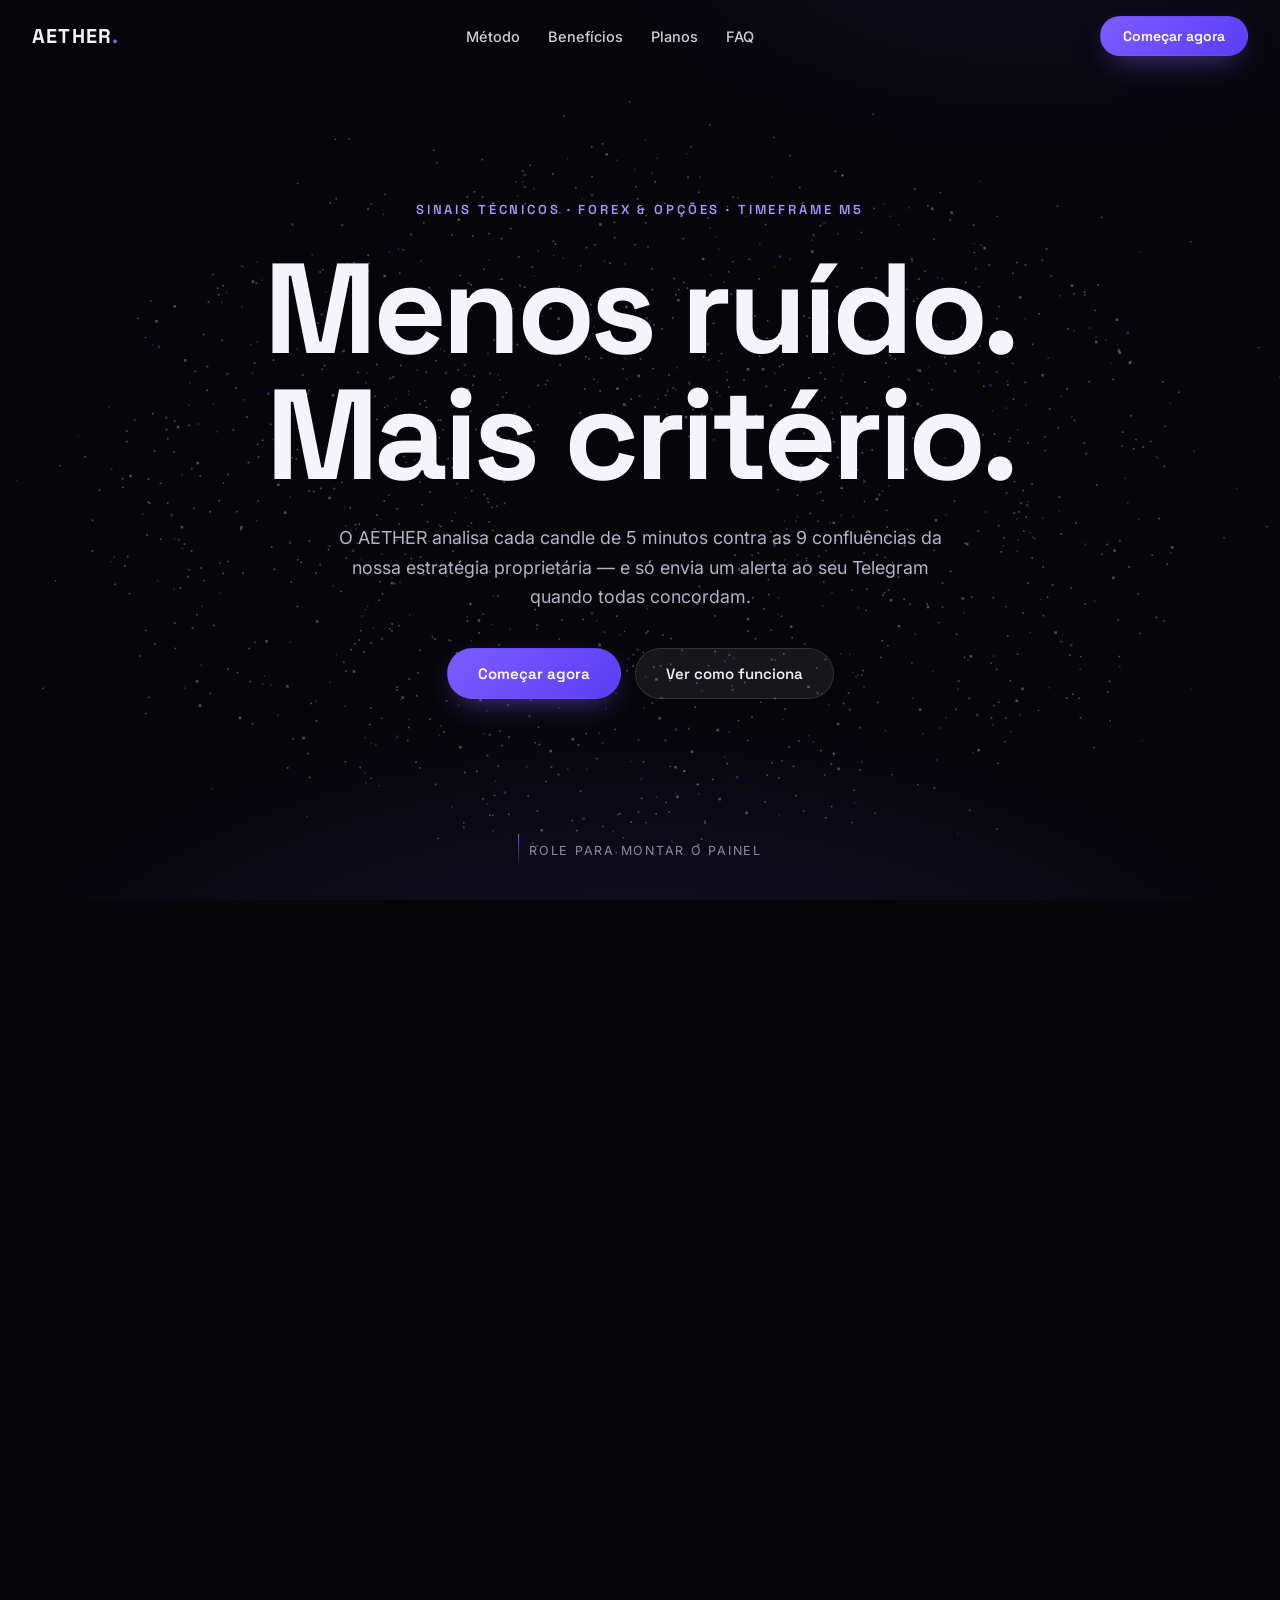
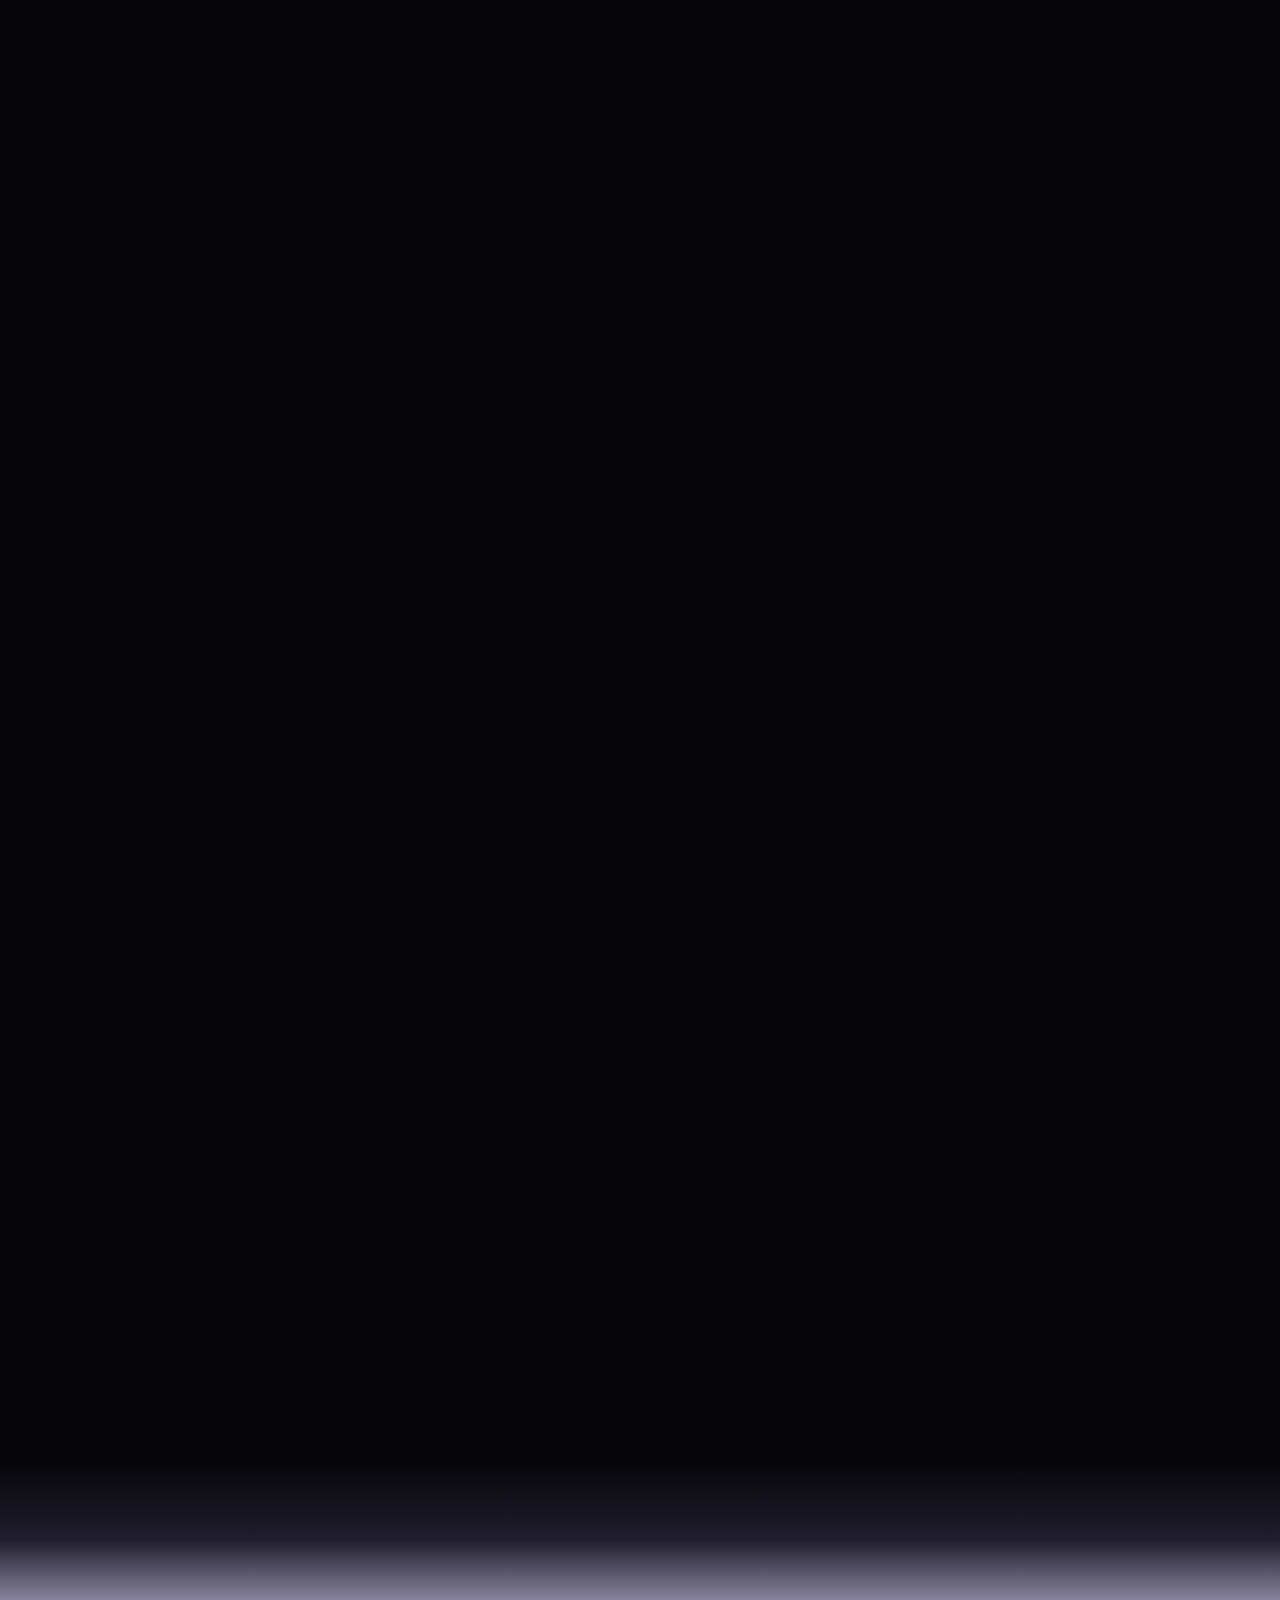
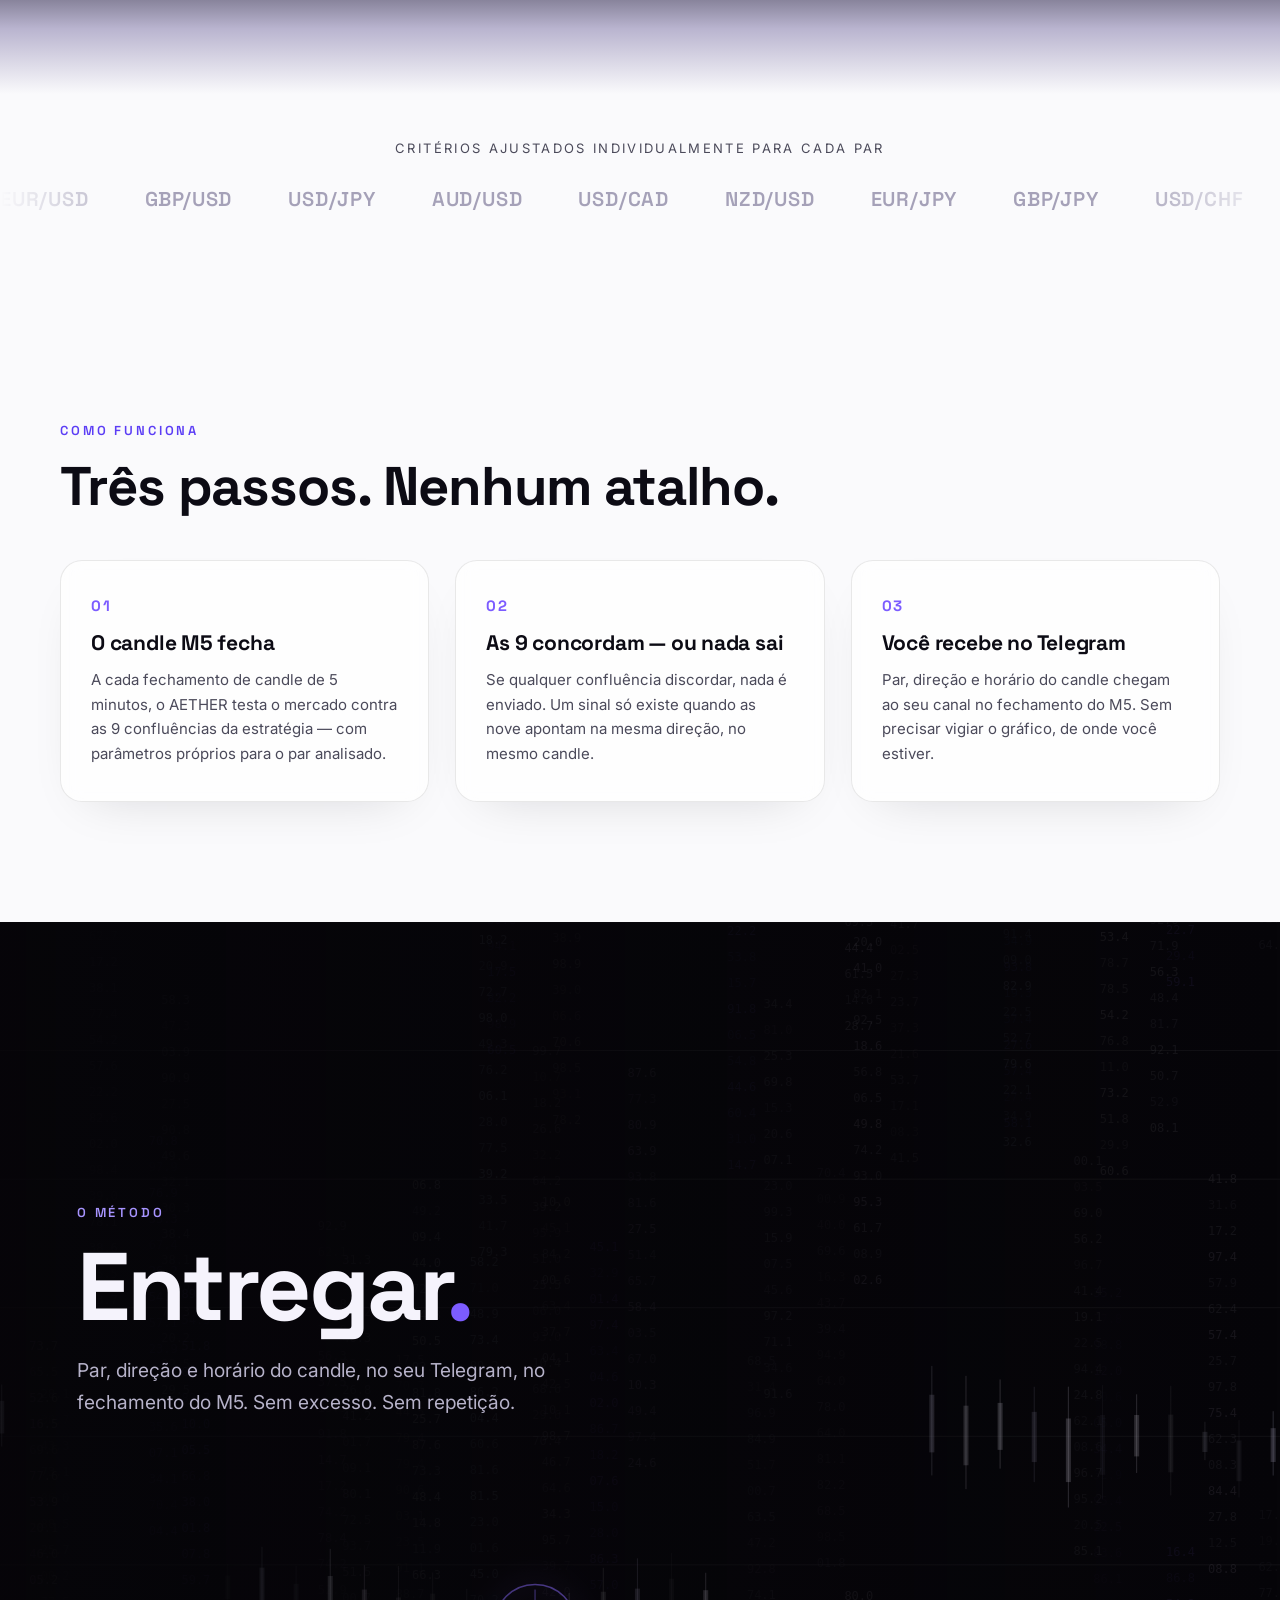
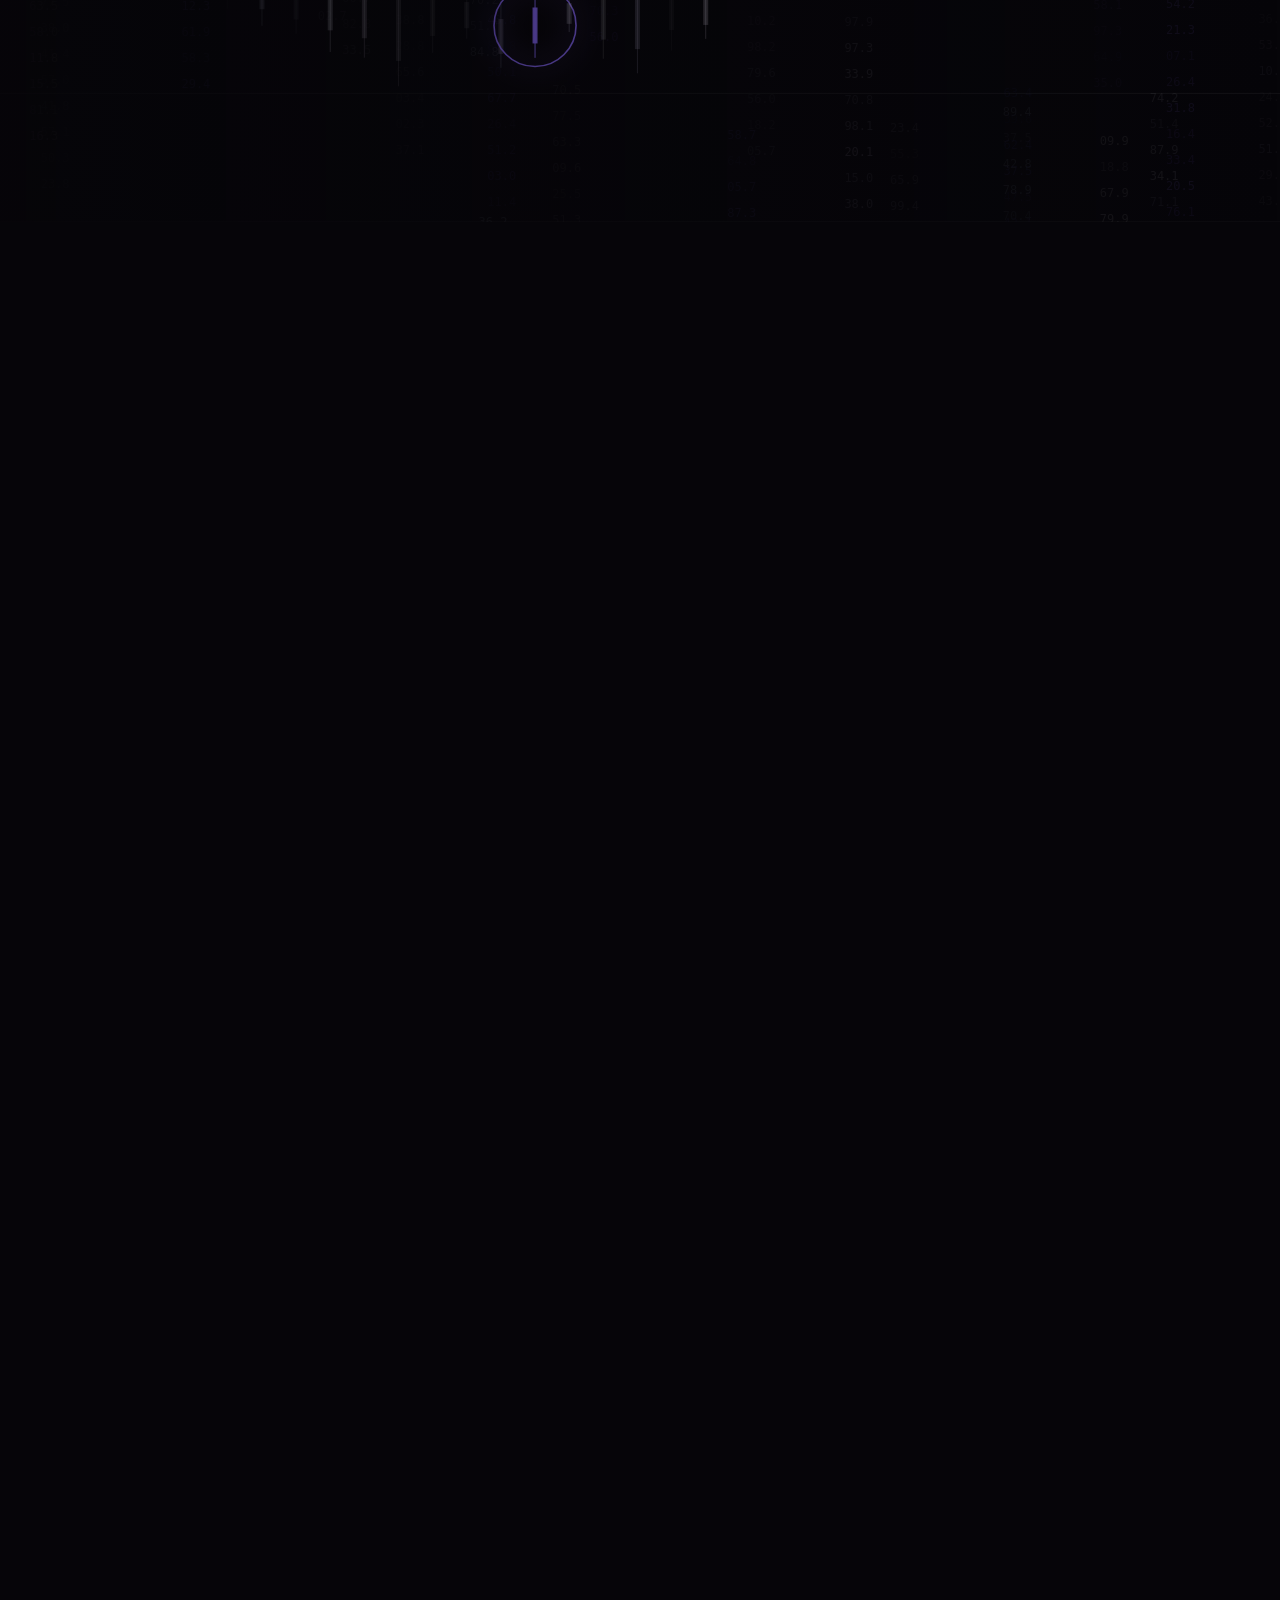
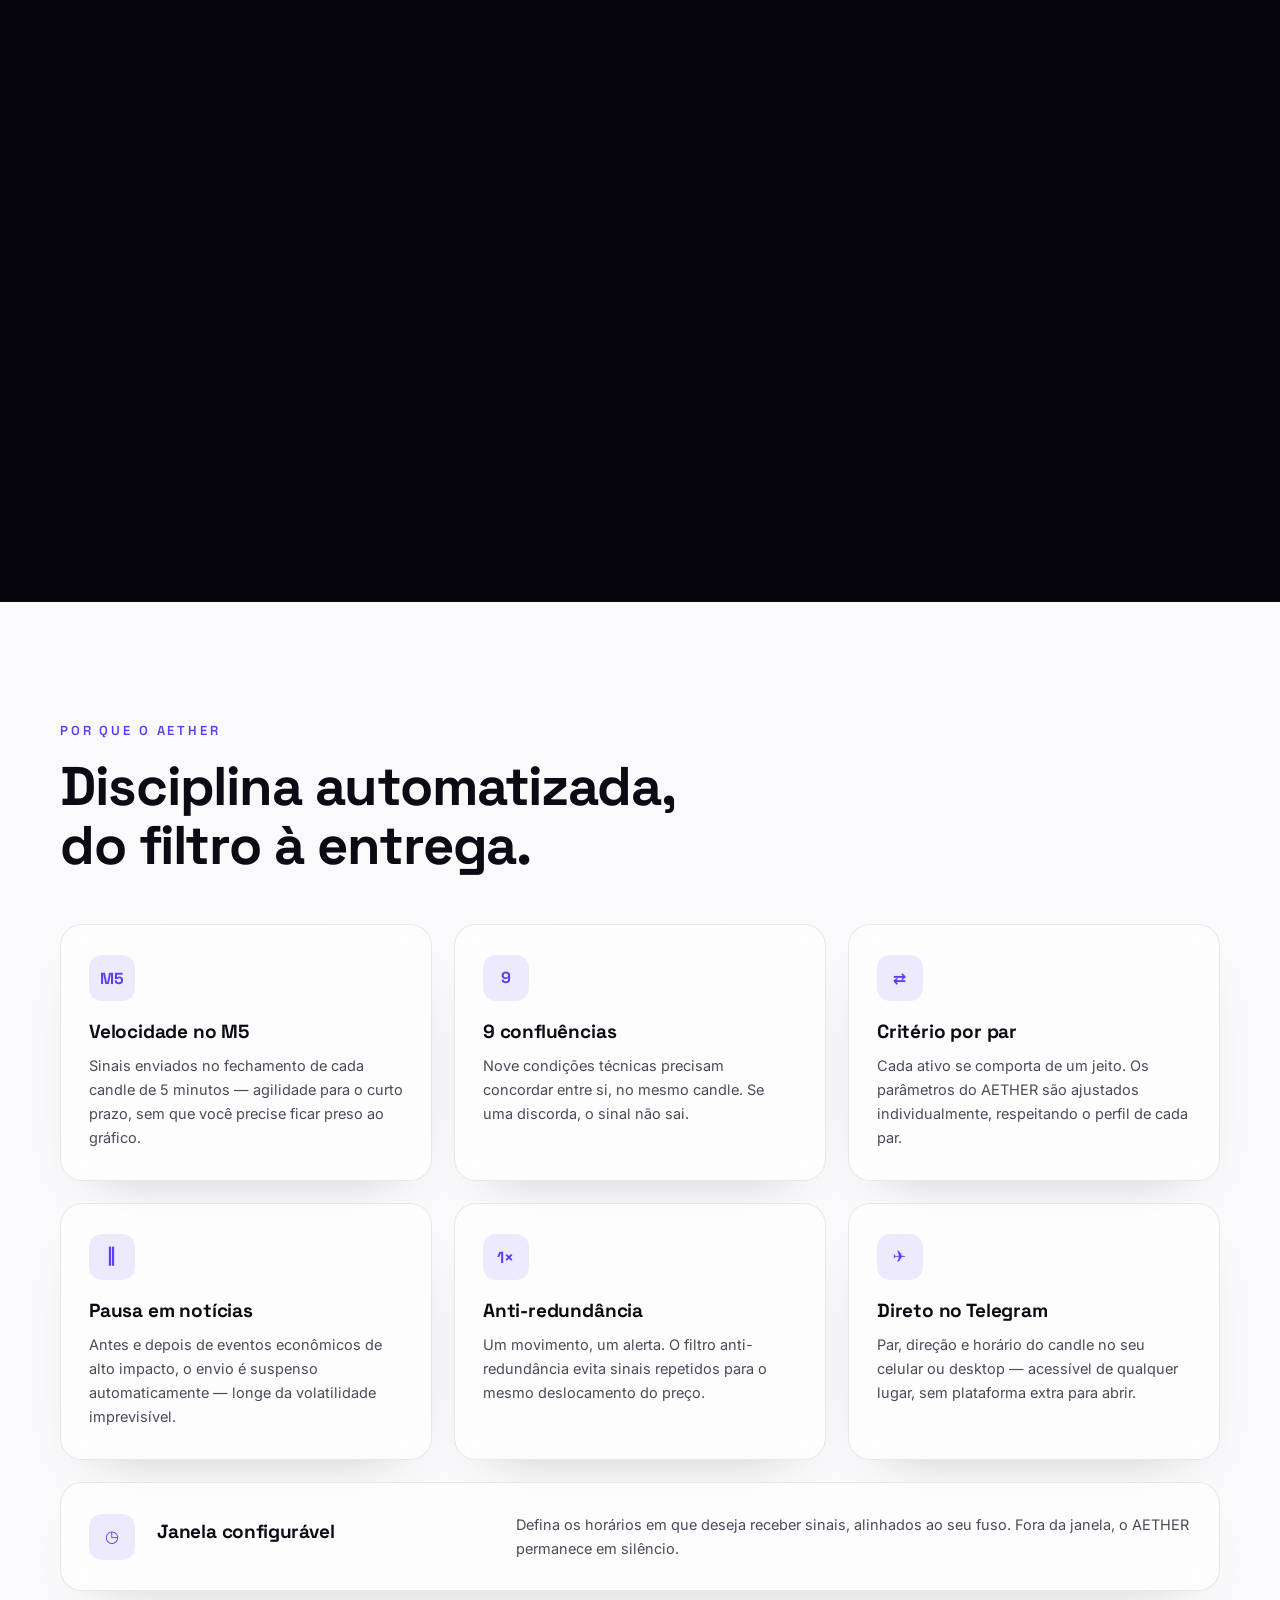
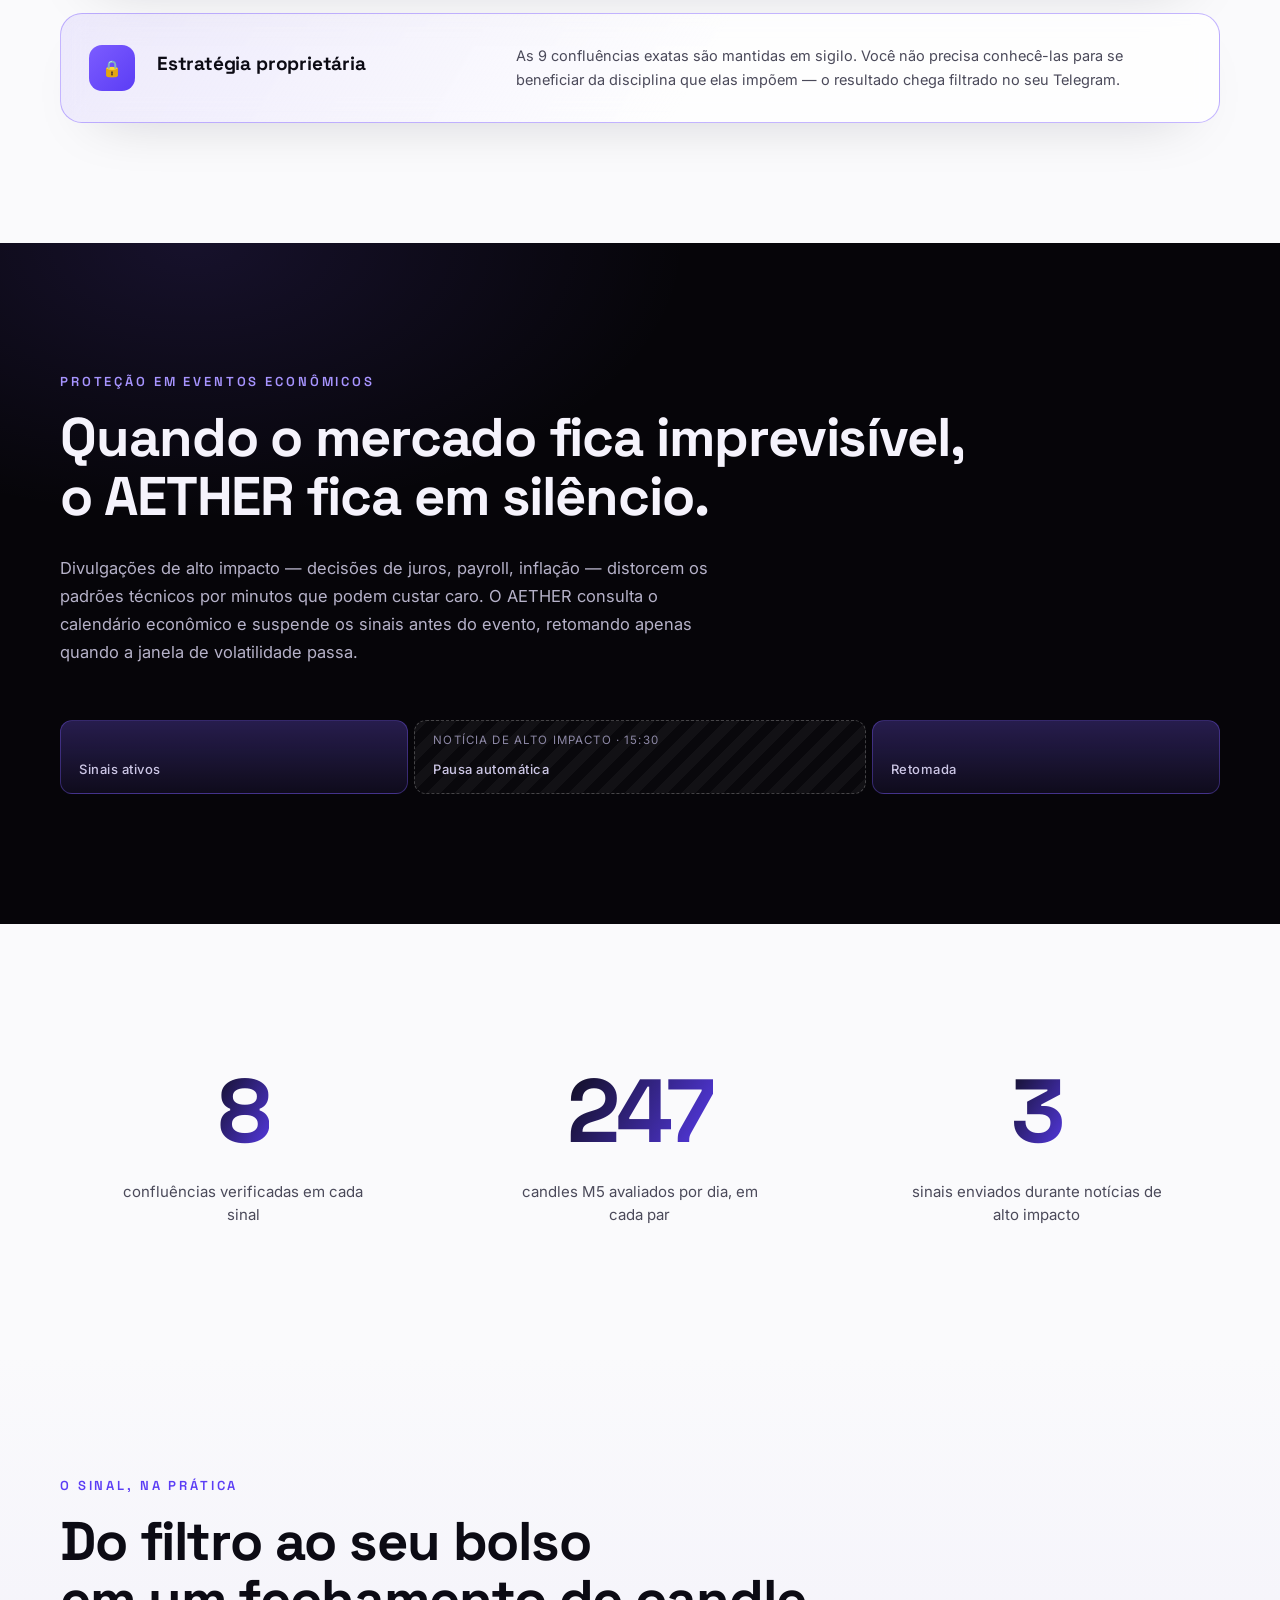
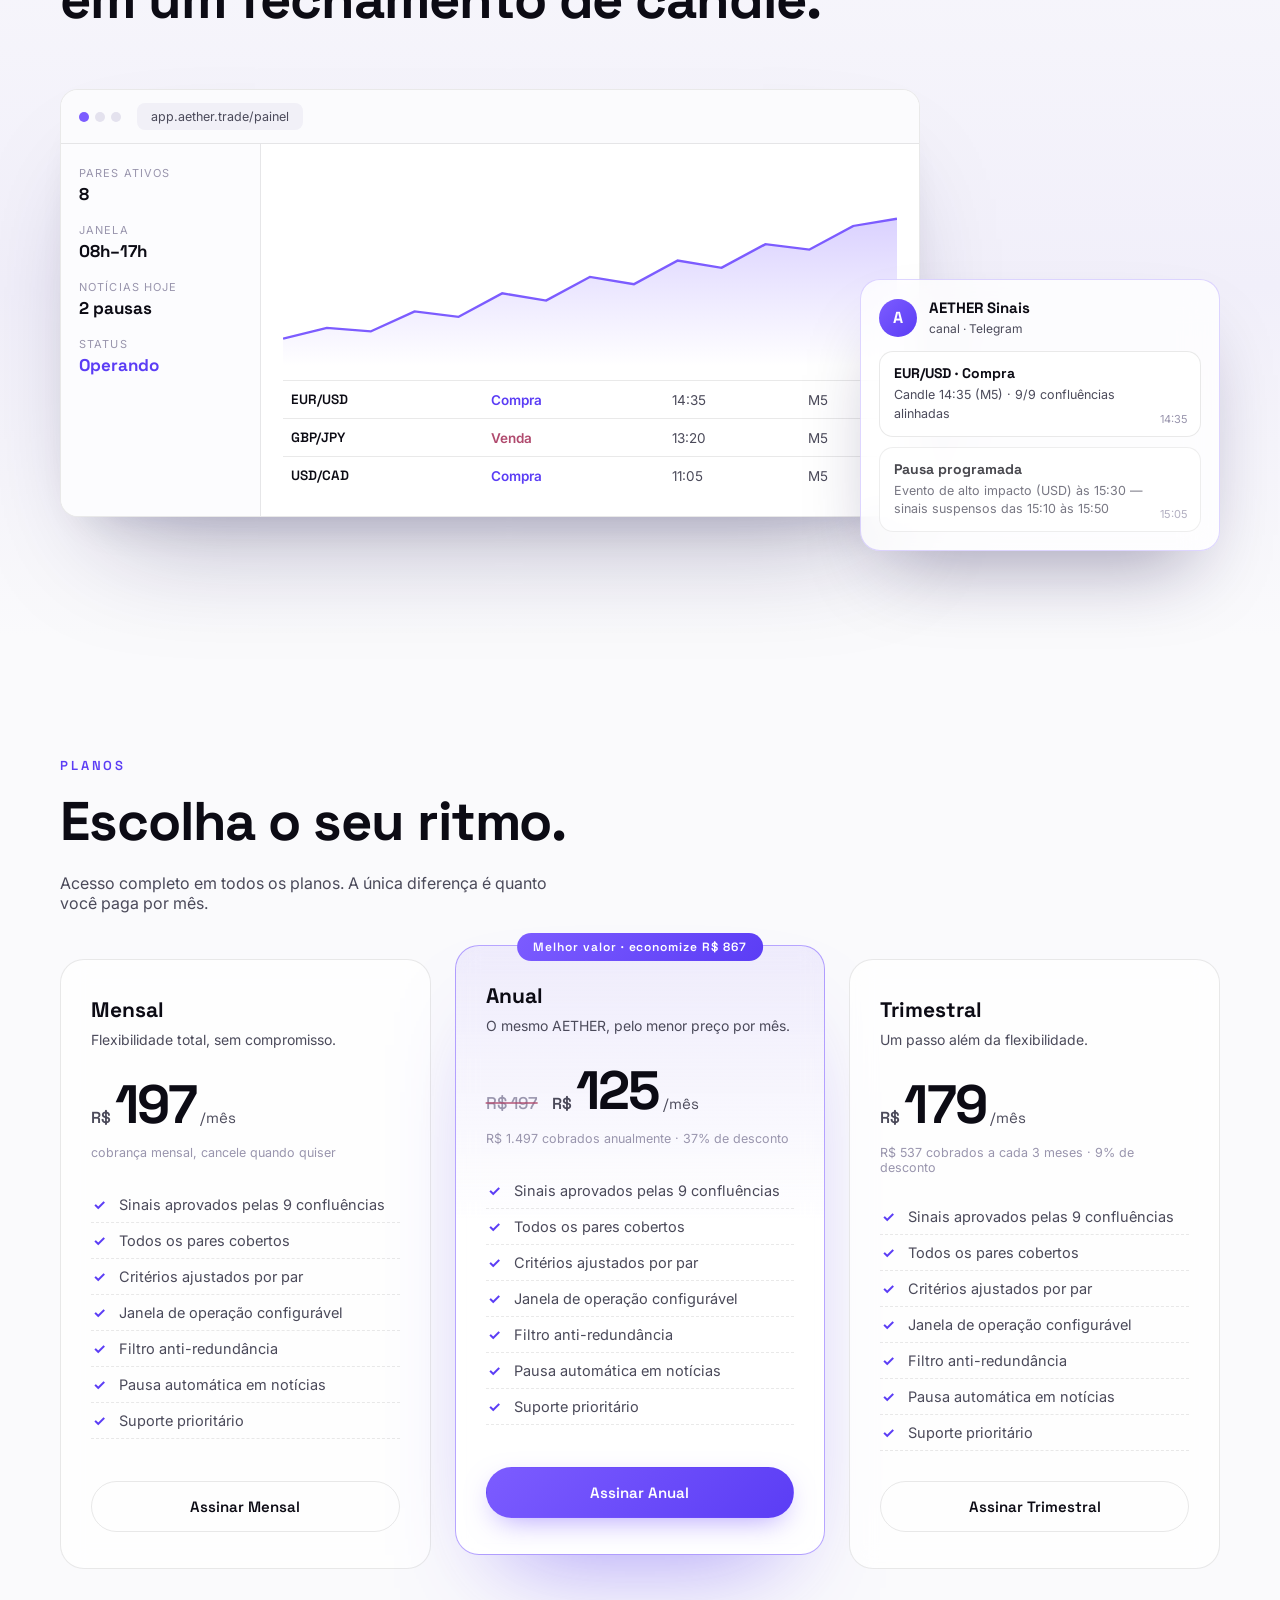
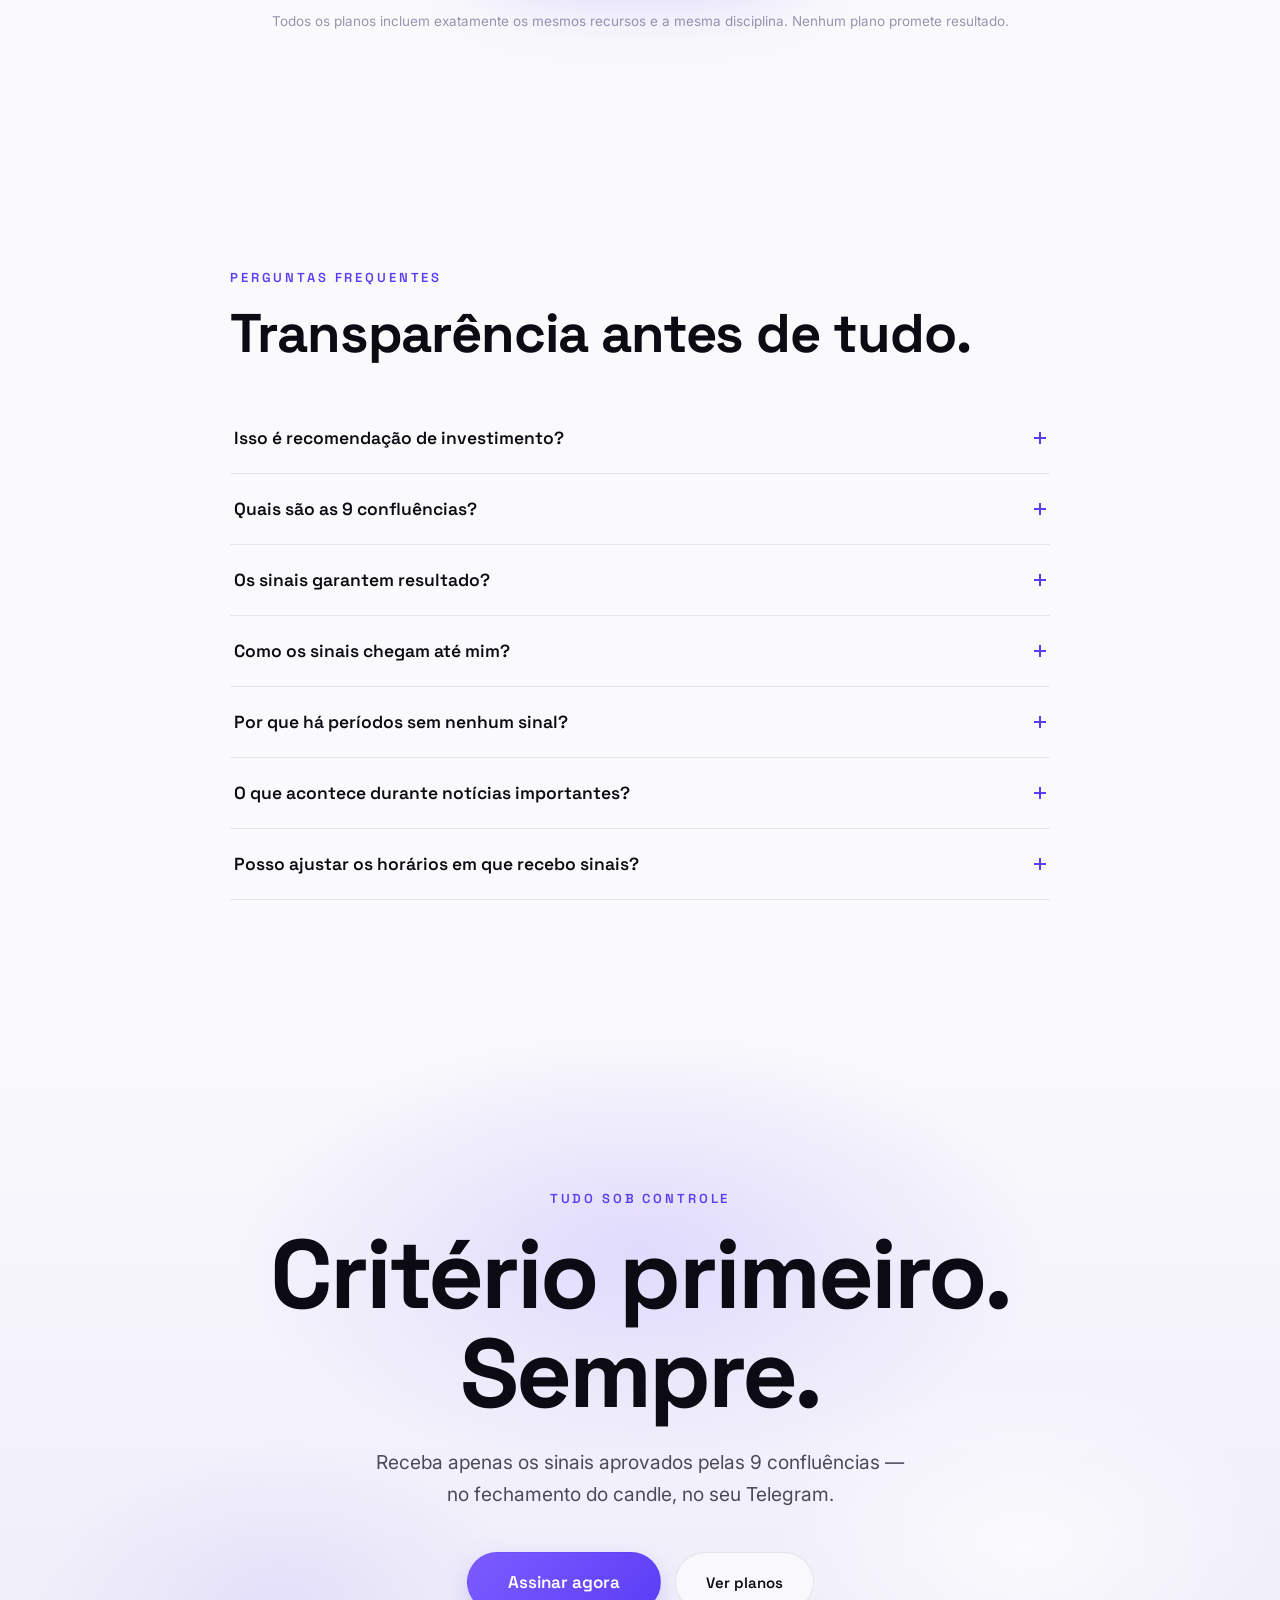
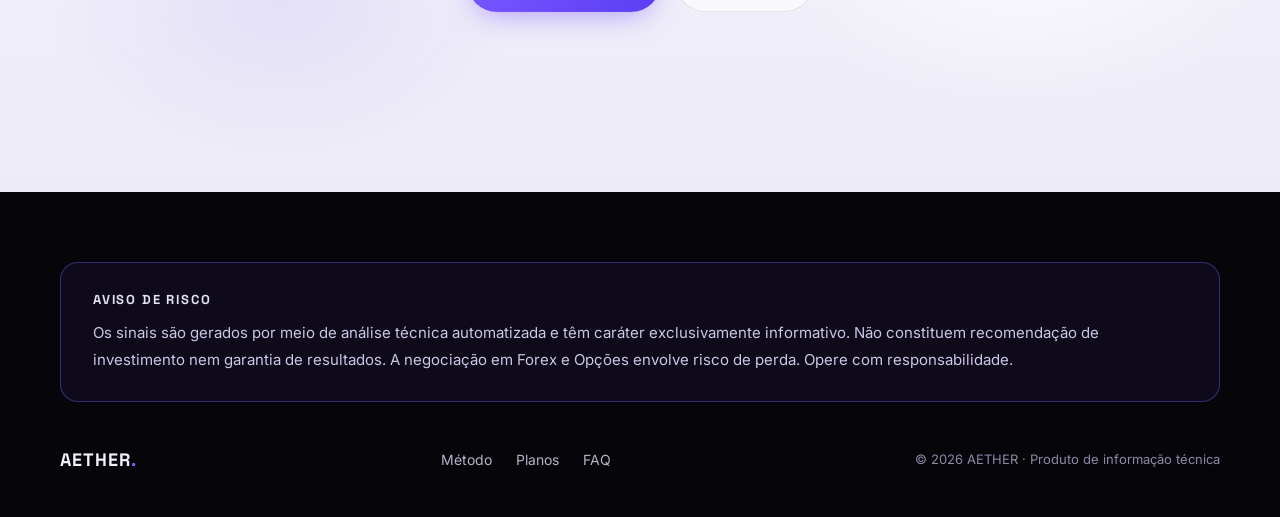
==== commit ecbd3dac: "checkout: liga os planos ao pagamento e prepara deploy na Vercel Os tres botoes de plano passam a ap" ====
--- a/index.html
+++ b/index.html
@@ -20,7 +20,7 @@
     <a href="#planos">Planos</a>
     <a href="#faq">FAQ</a>
   </div>
-  <a class="btn btn--sm btn--primary" href="#cta-final">Começar agora</a>
+  <a class="btn btn--sm btn--primary" href="#planos">Começar agora</a>
 </nav>
 
 <!-- ============ HERO — montagem por partículas, controlada pelo scroll ============ -->
@@ -32,7 +32,7 @@
       <h1 class="hero__title">Menos ruído.<br />Mais critério.</h1>
       <p class="hero__sub">O AETHER analisa cada candle de 5 minutos contra as 9 confluências da nossa estratégia proprietária — e só envia um alerta ao seu Telegram quando todas concordam.</p>
       <div class="hero__actions">
-        <a class="btn btn--primary" href="#cta-final">Começar agora</a>
+        <a class="btn btn--primary" href="#planos">Começar agora</a>
         <a class="btn btn--ghost" href="#como-funciona">Ver como funciona</a>
       </div>
     </div>
@@ -266,7 +266,7 @@
           <li>Pausa automática em notícias</li>
           <li>Suporte prioritário</li>
         </ul>
-        <a class="btn btn--outline" href="#cta-final">Assinar Mensal</a>
+        <a class="btn btn--outline" href="https://pay.finaliza.shop/pl/018c77d713">Assinar Mensal</a>
       </article>
       <article class="tier tier--hot">
         <span class="tier__badge">Melhor valor · economize R$ 867</span>
@@ -283,7 +283,7 @@
           <li>Pausa automática em notícias</li>
           <li>Suporte prioritário</li>
         </ul>
-        <a class="btn btn--primary" href="#cta-final">Assinar Anual</a>
+        <a class="btn btn--primary" href="https://pay.finaliza.shop/pl/1ffd0b5468">Assinar Anual</a>
       </article>
       <article class="tier">
         <h3>Trimestral</h3>
@@ -299,7 +299,7 @@
           <li>Pausa automática em notícias</li>
           <li>Suporte prioritário</li>
         </ul>
-        <a class="btn btn--outline" href="#cta-final">Assinar Trimestral</a>
+        <a class="btn btn--outline" href="https://pay.finaliza.shop/pl/8694af9520">Assinar Trimestral</a>
       </article>
     </div>
     <p class="pricing__foot fx">Todos os planos incluem exatamente os mesmos recursos e a mesma disciplina. Nenhum plano promete resultado.</p>
@@ -352,7 +352,7 @@
     <h2 class="cta__title fx">Critério primeiro.<br />Sempre.</h2>
     <p class="cta__sub fx">Receba apenas os sinais aprovados pelas 9 confluências — no fechamento do candle, no seu Telegram.</p>
     <div class="cta__actions fx">
-      <a class="btn btn--primary btn--lg" href="#">Entrar no canal do Telegram</a>
+      <a class="btn btn--primary btn--lg" href="https://pay.finaliza.shop/pl/1ffd0b5468">Assinar agora</a>
       <a class="btn btn--ghost-dark" href="#planos">Ver planos</a>
     </div>
   </div>
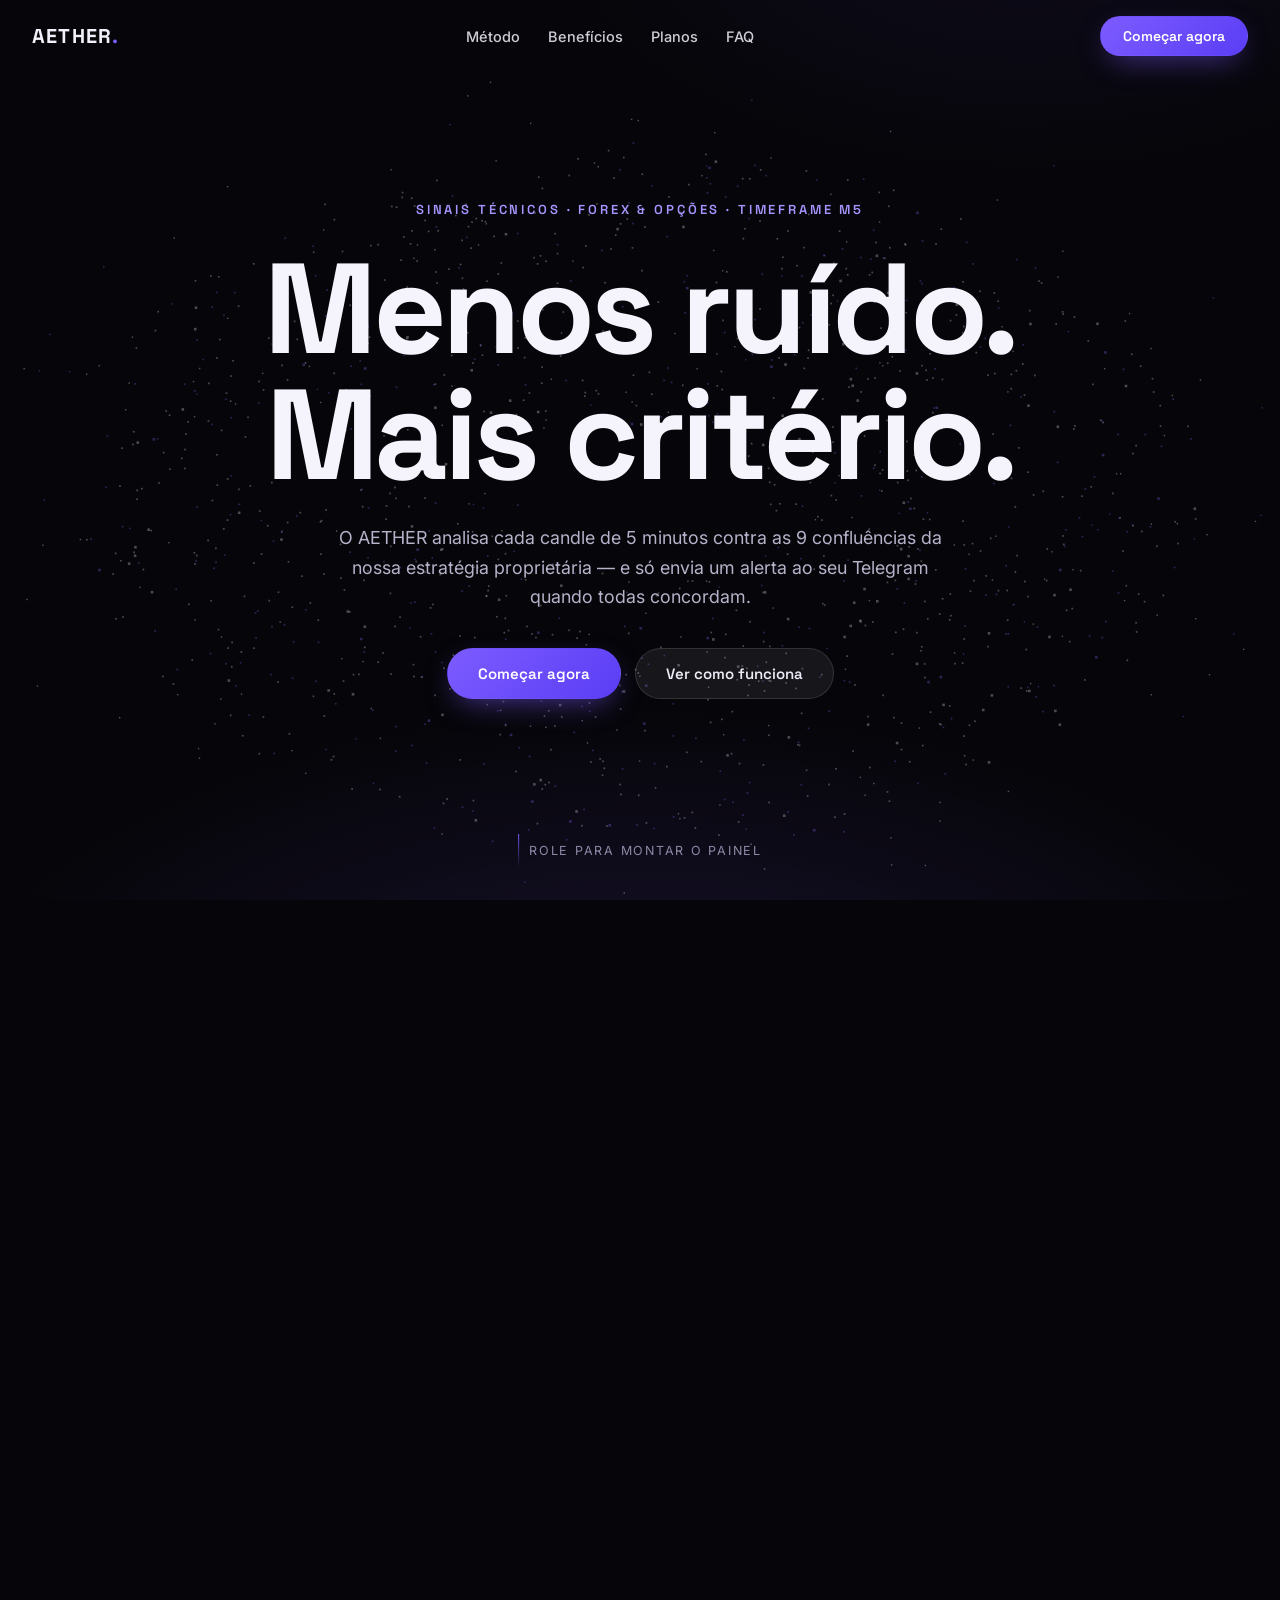
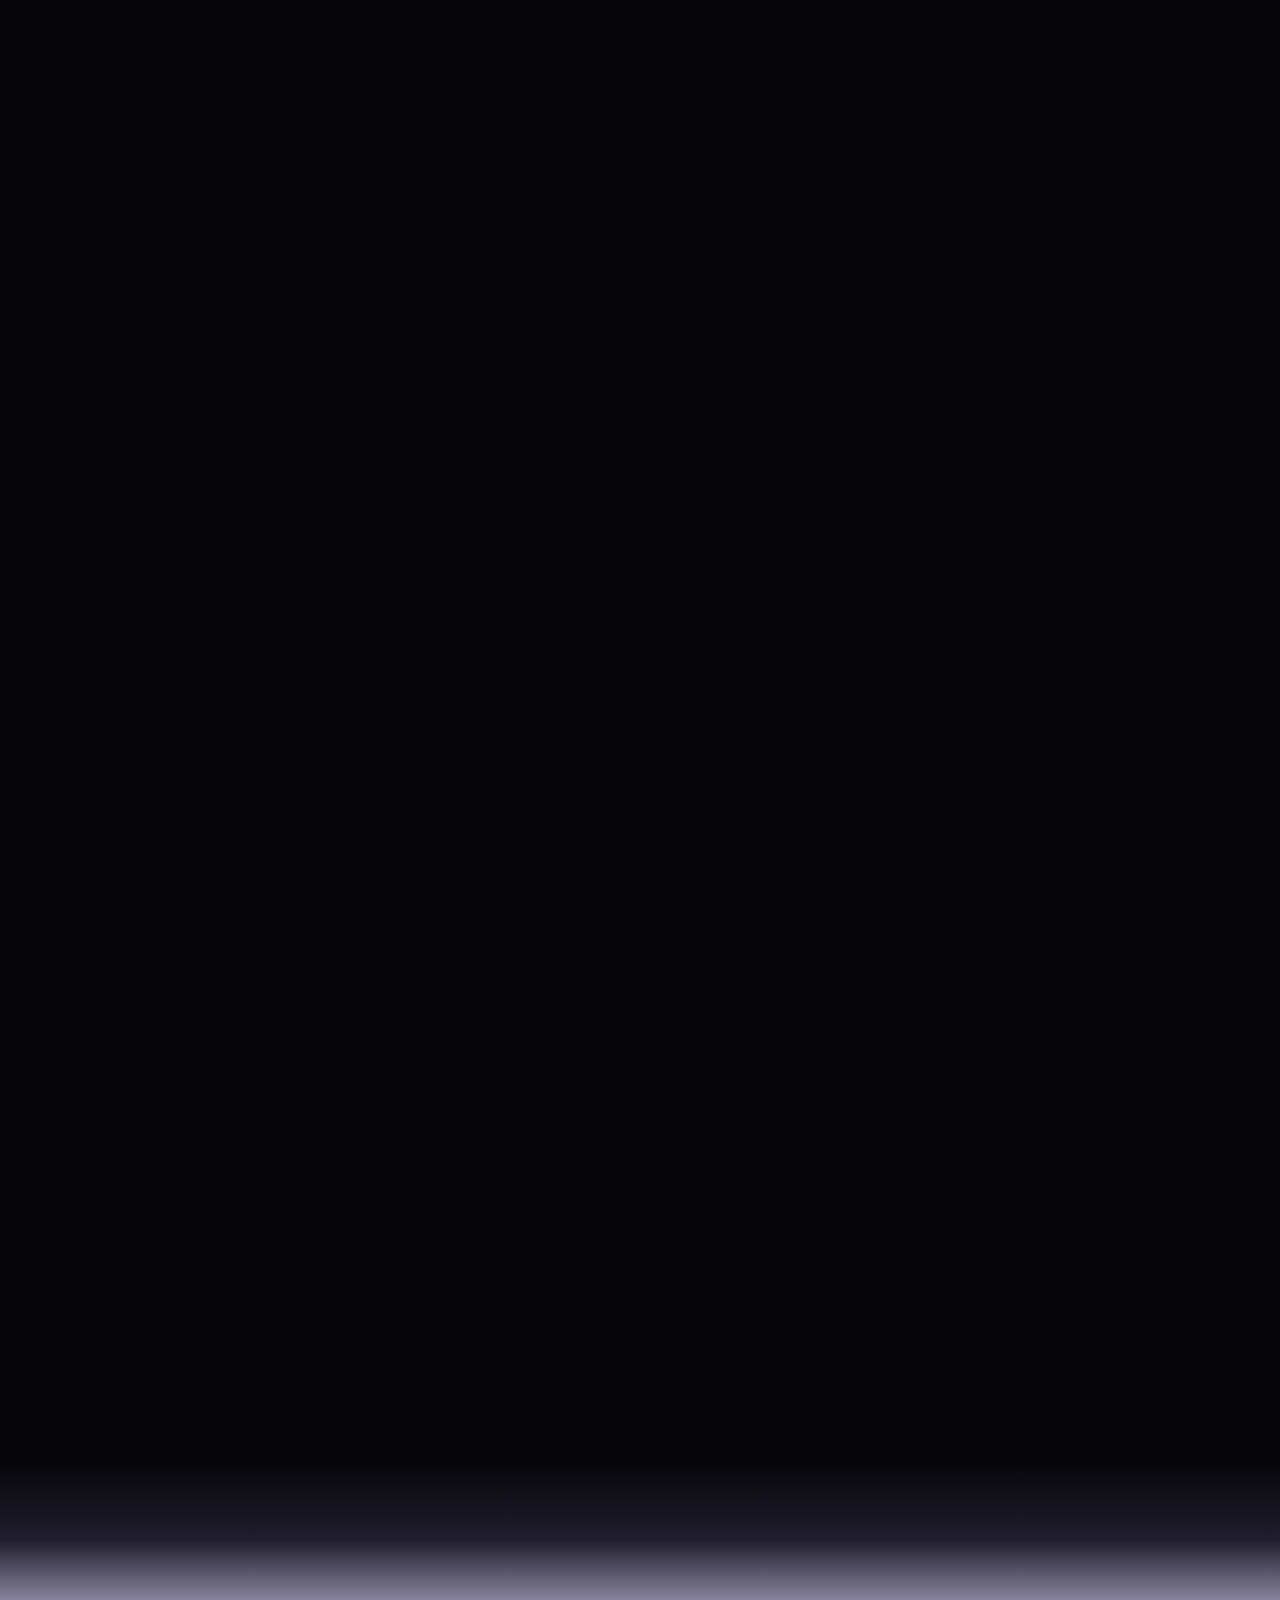
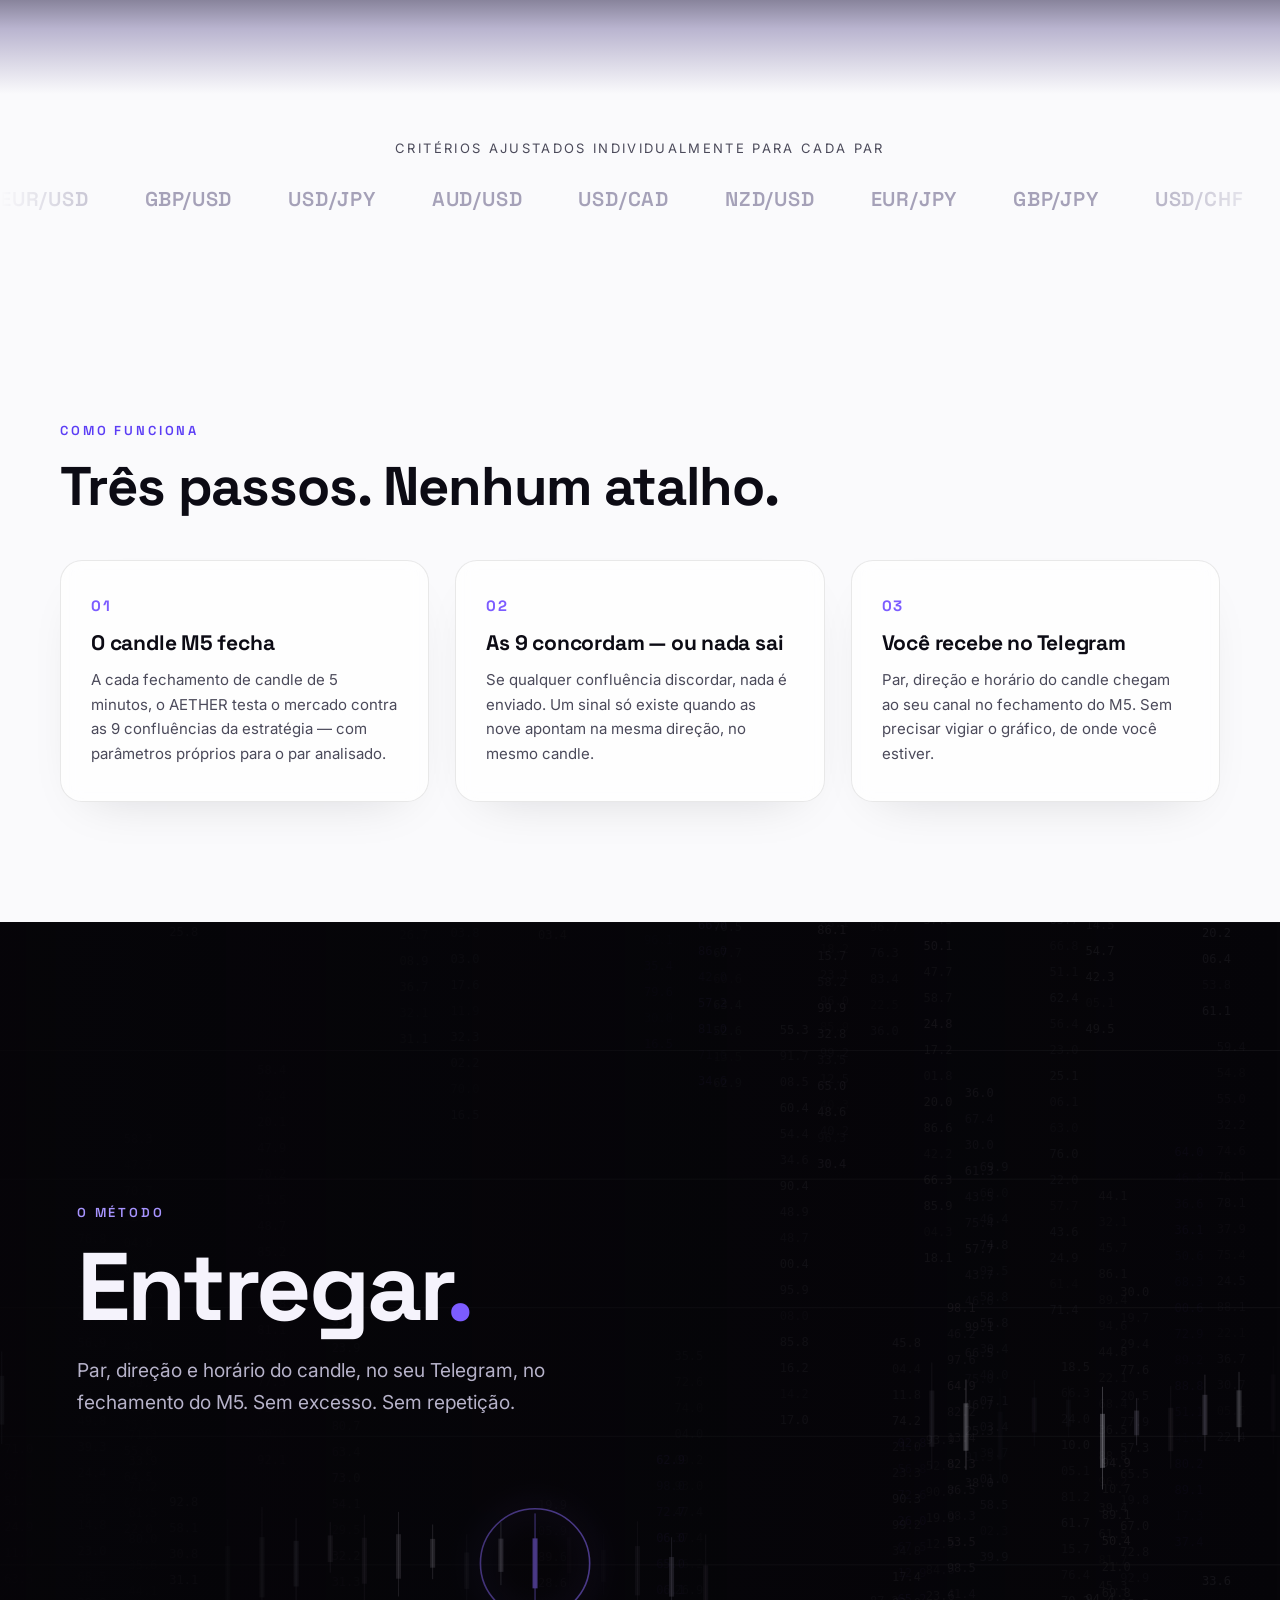
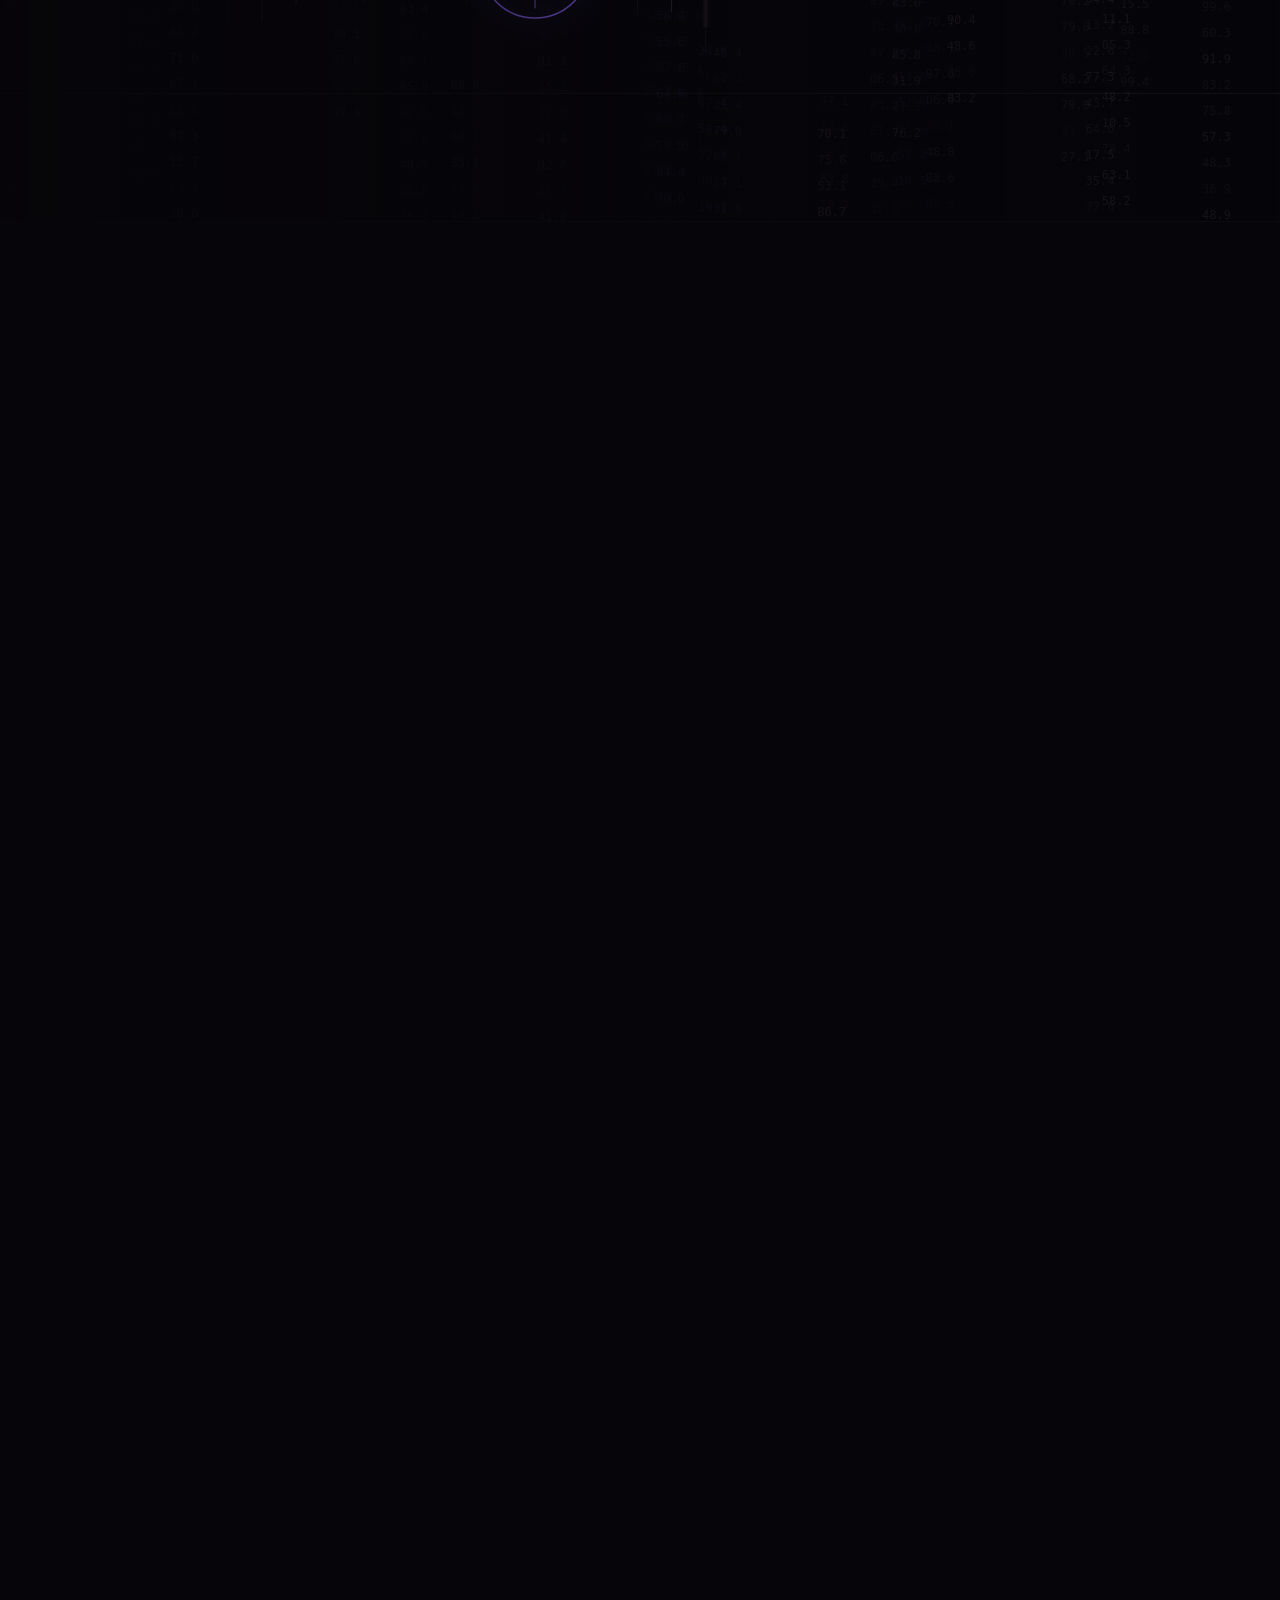
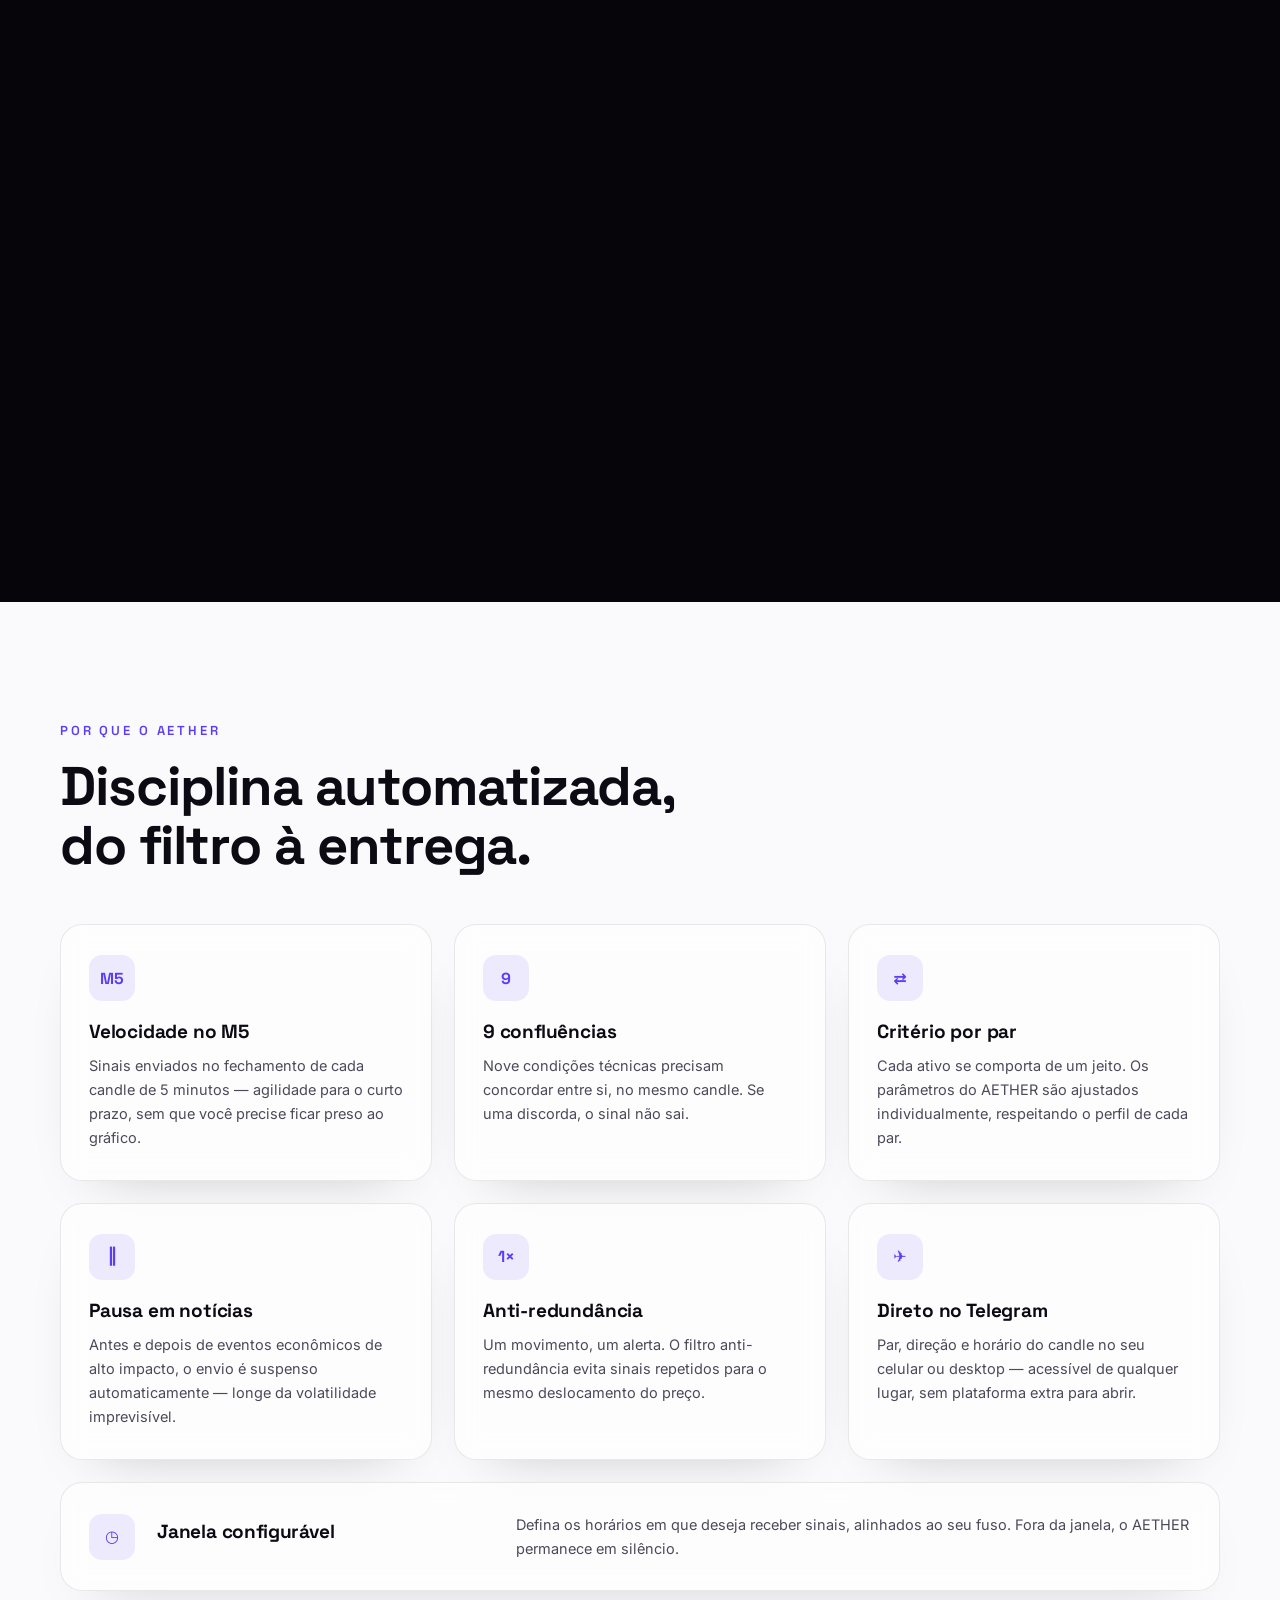
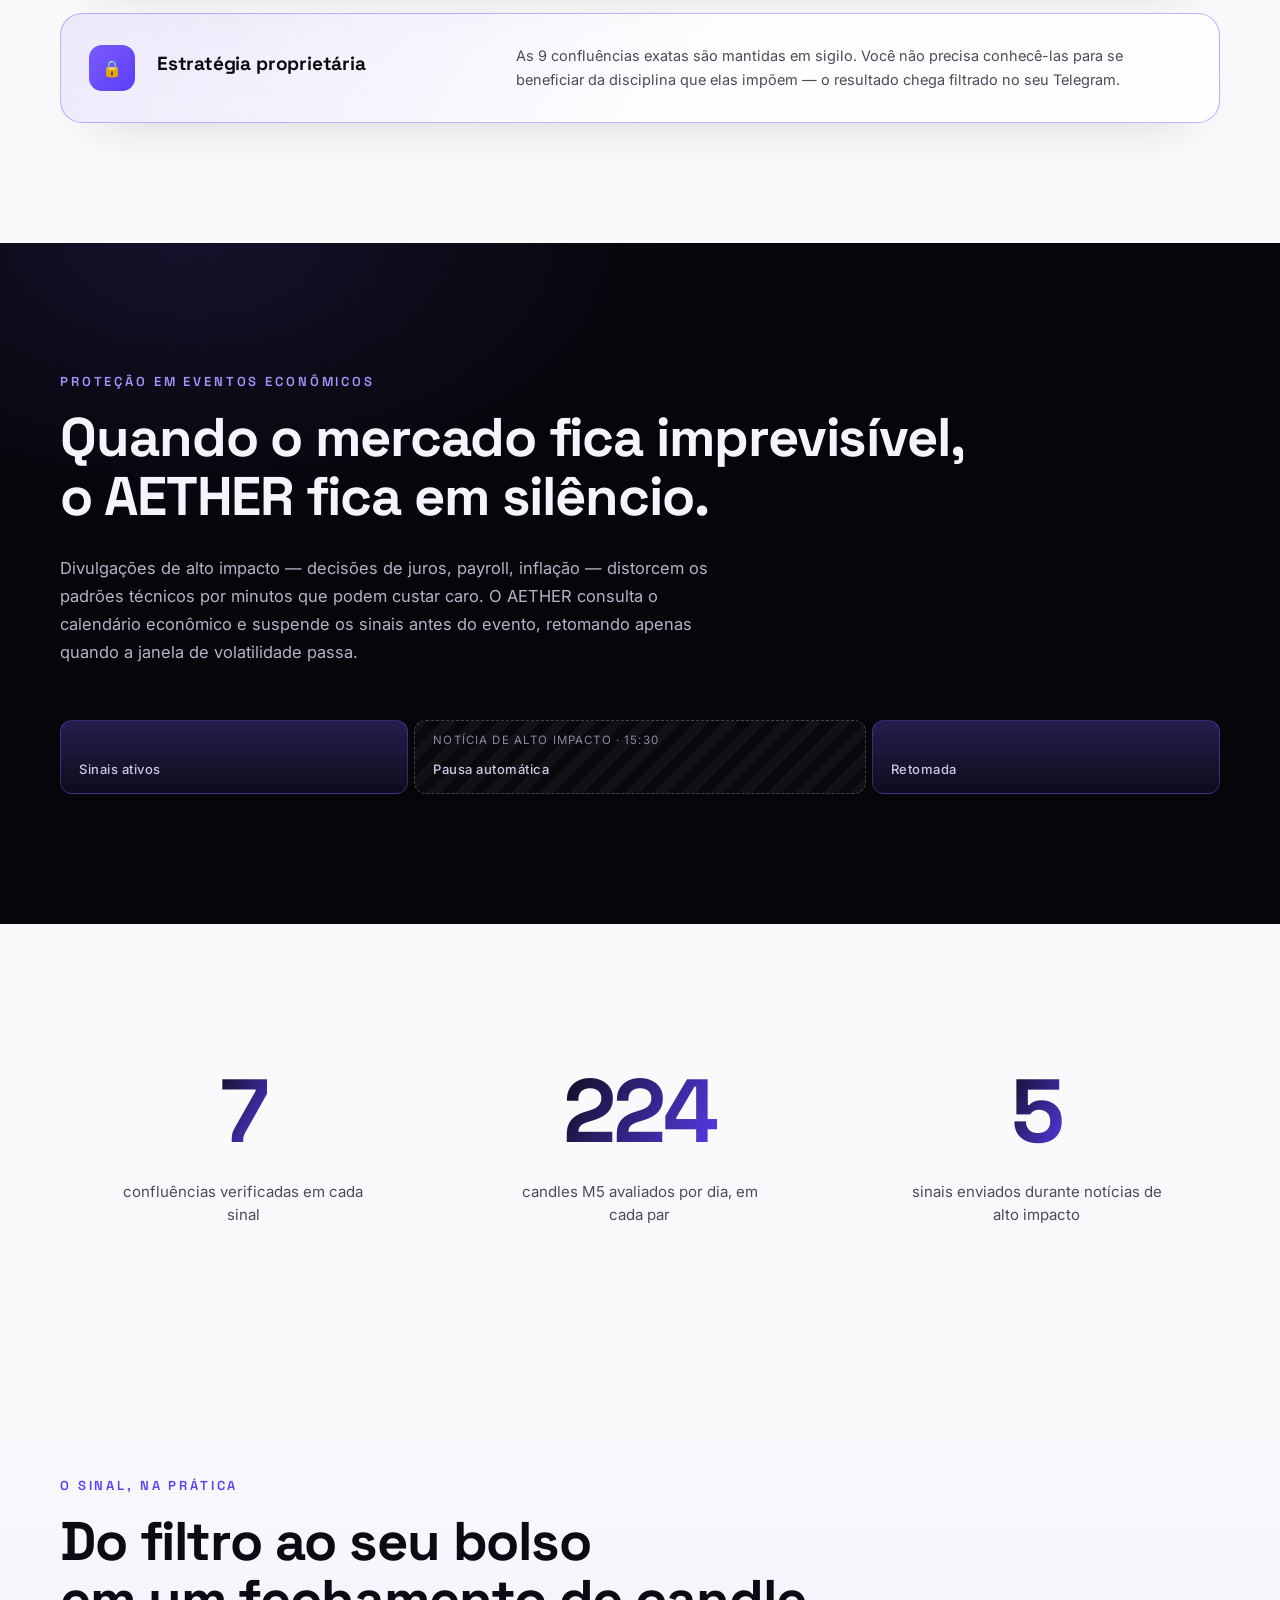
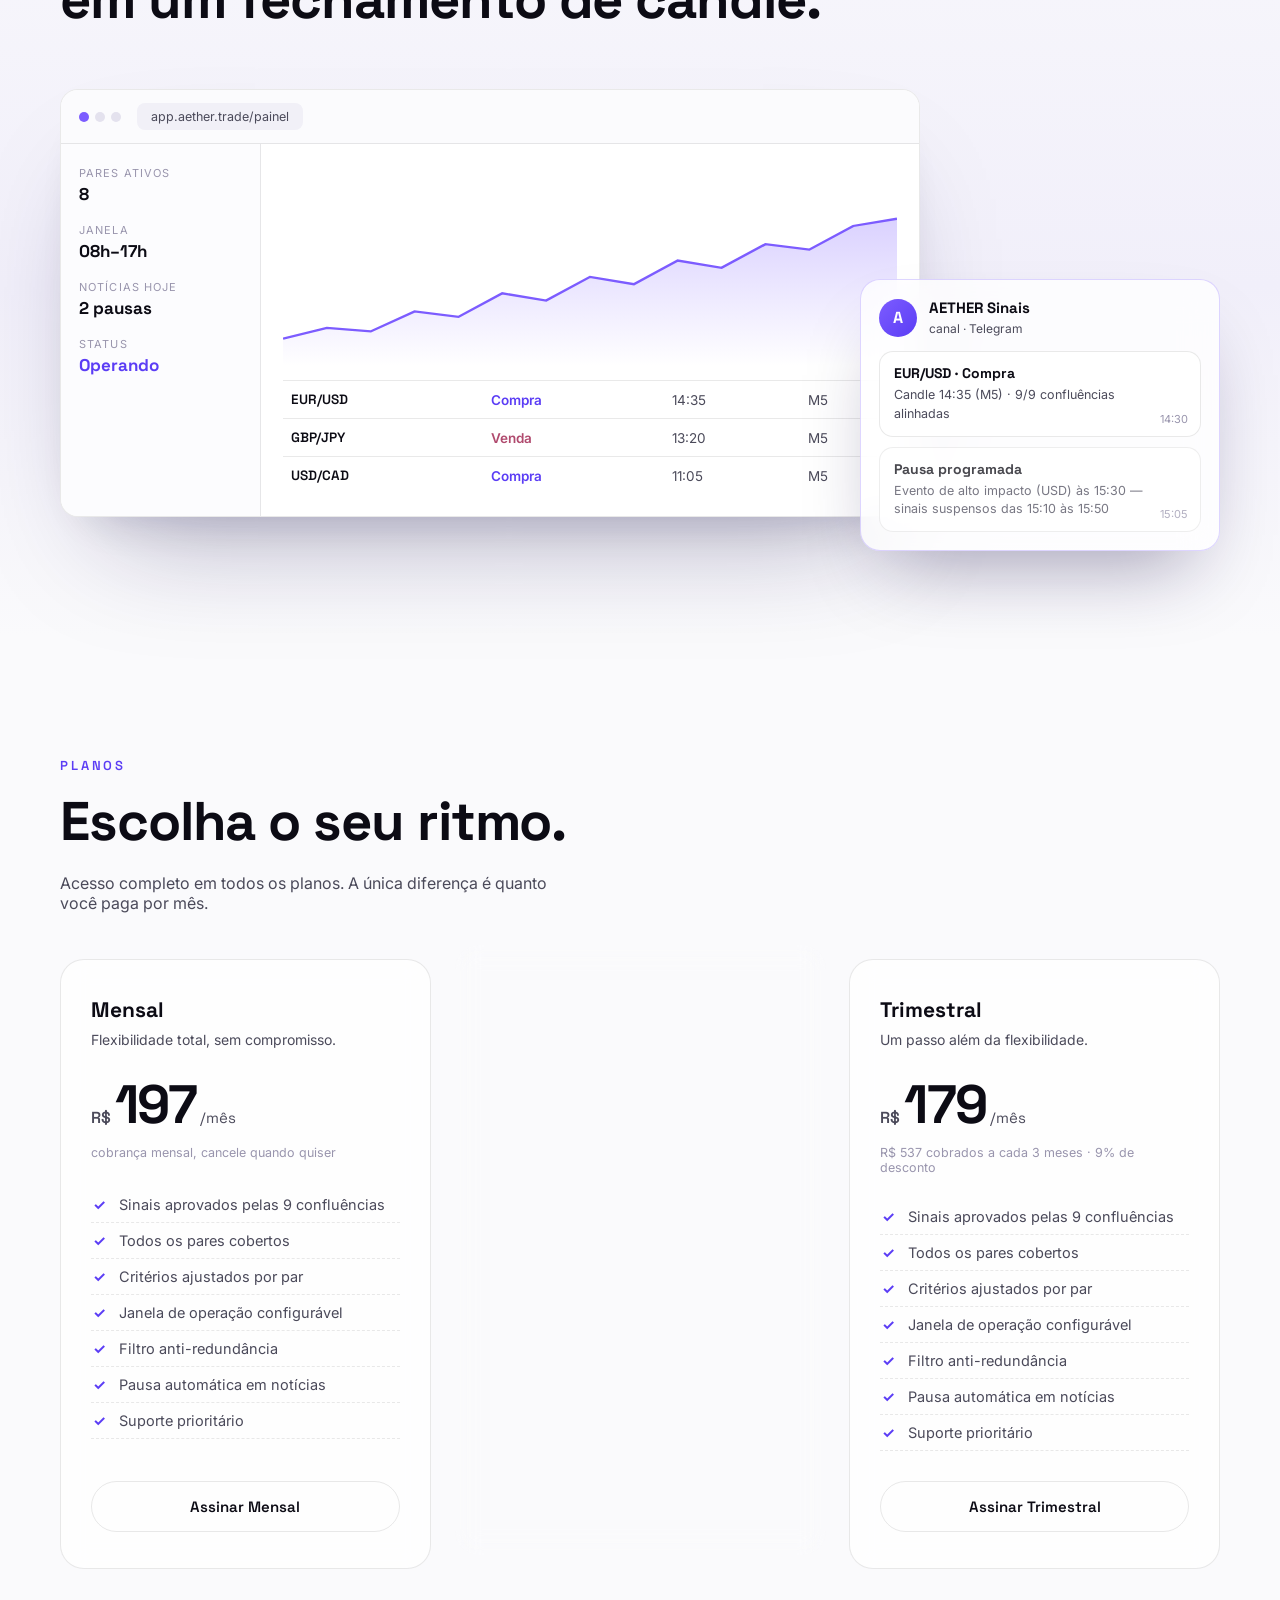
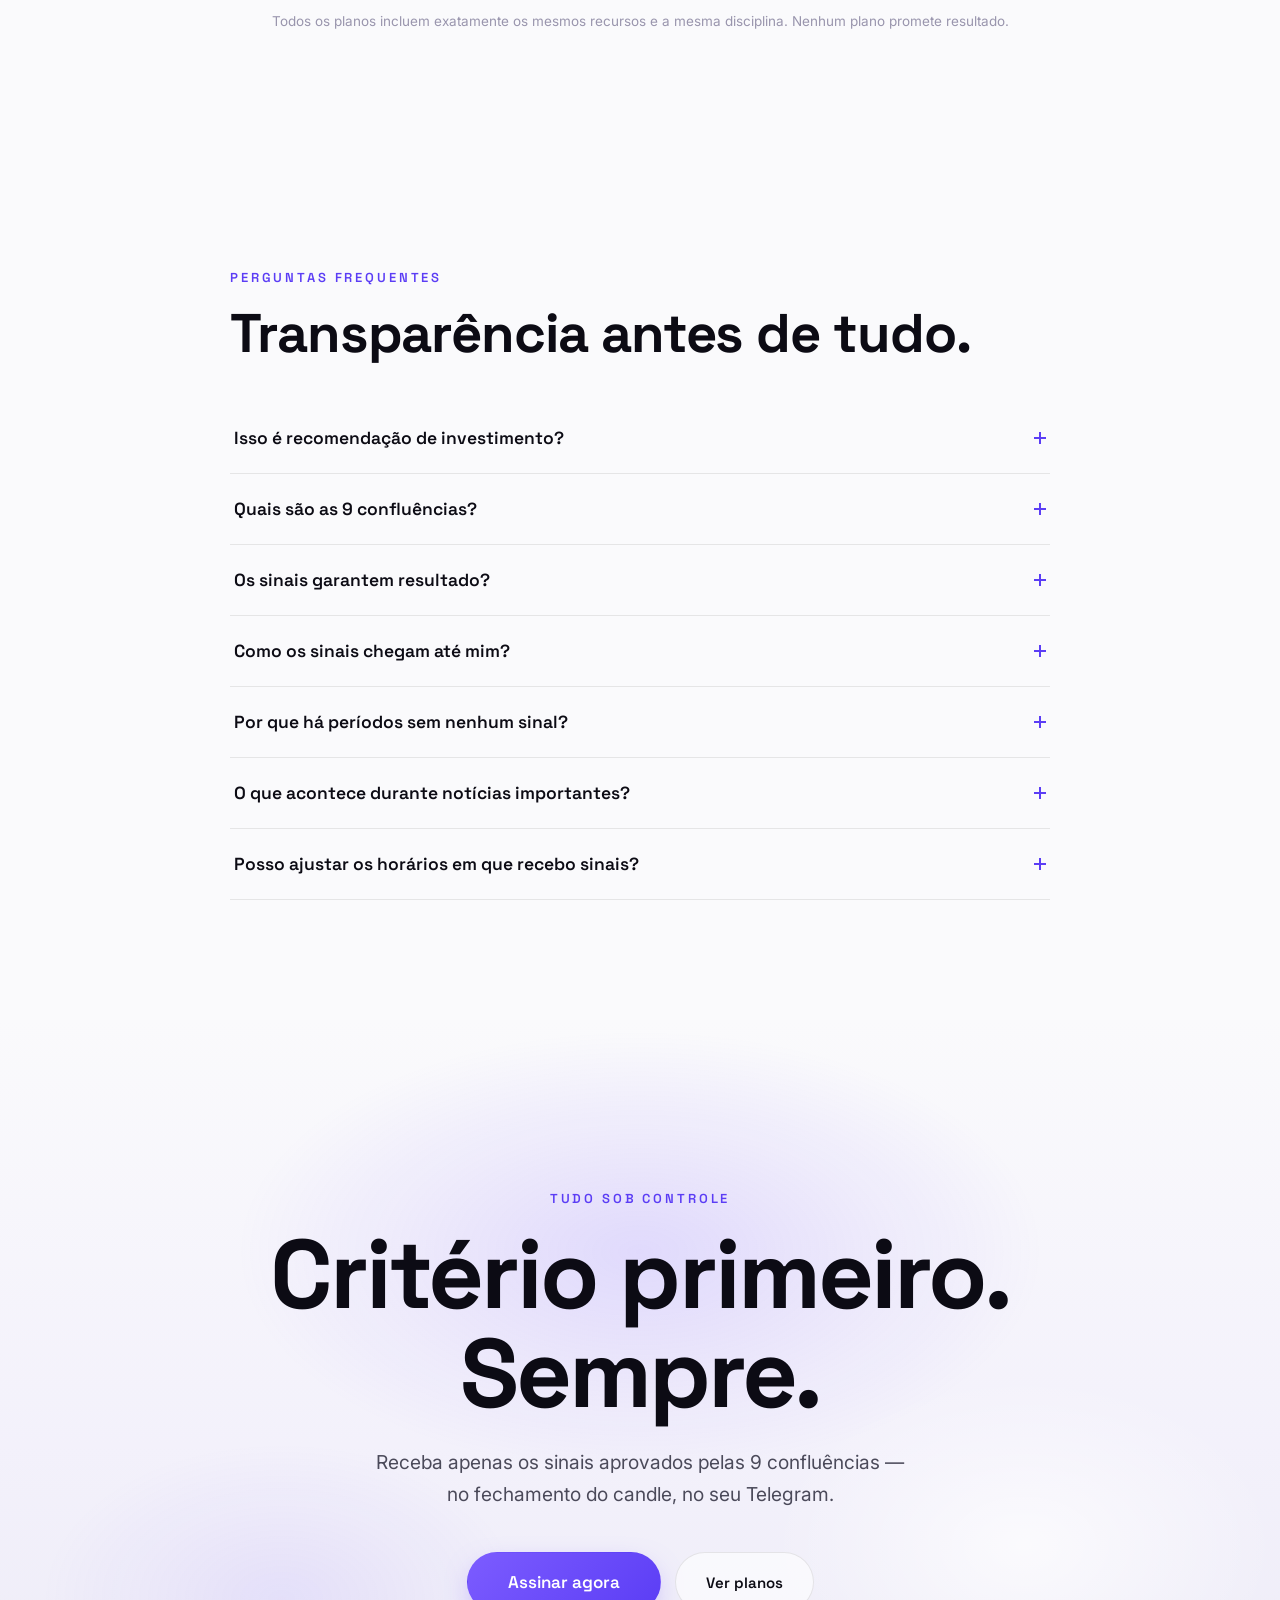
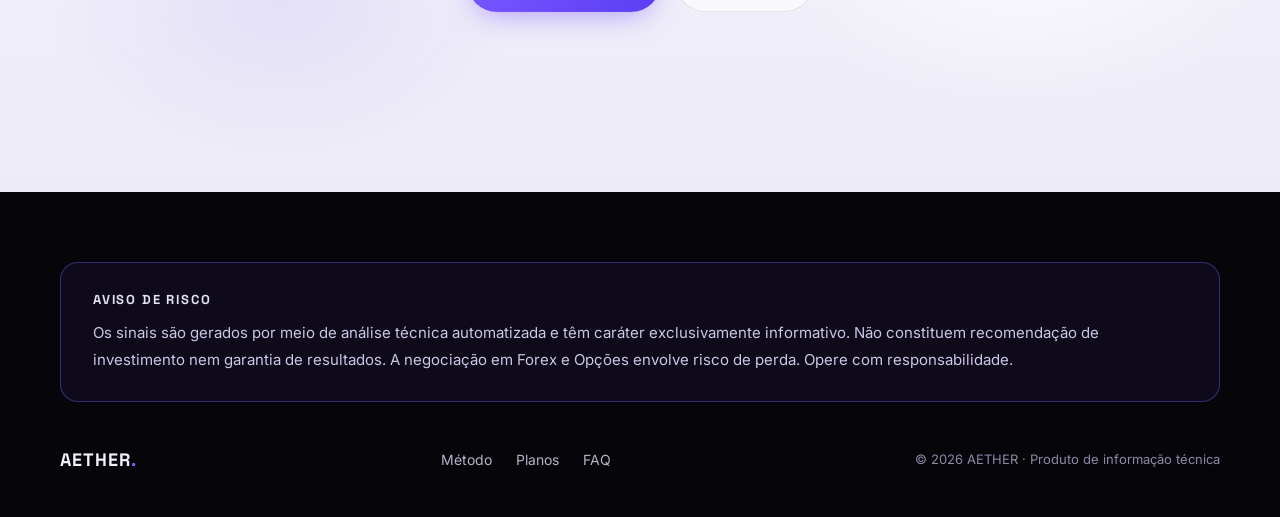
==== commit 7f9af0c8: "landing: horario da mensagem do Telegram 14:35 -> 14:30 O sinal e enviado 5 minutos antes, entao o h" ====
--- a/index.html
+++ b/index.html
@@ -233,7 +233,7 @@
         <div class="tg__msg">
           <b>EUR/USD · Compra</b>
           <span>Candle 14:35 (M5) · 9/9 confluências alinhadas</span>
-          <time>14:35</time>
+          <time>14:30</time>
         </div>
         <div class="tg__msg tg__msg--muted">
           <b>Pausa programada</b>
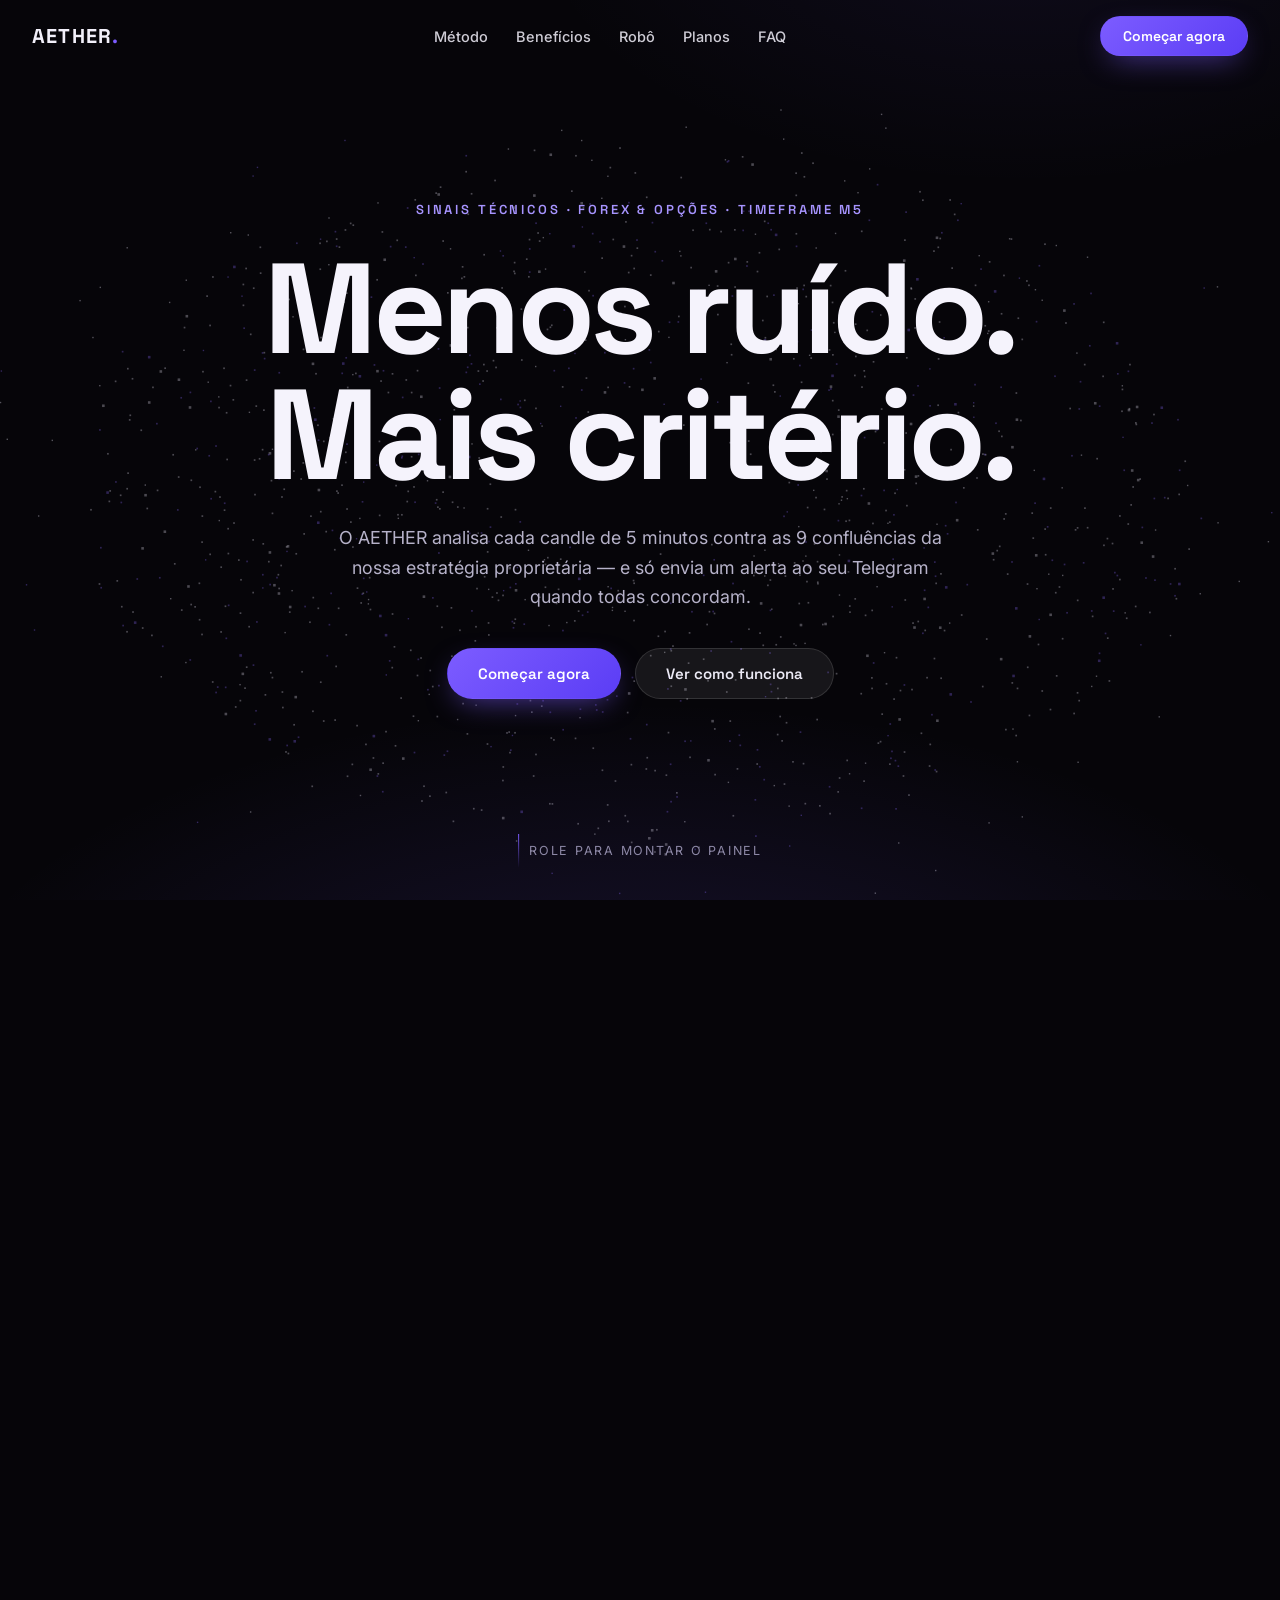
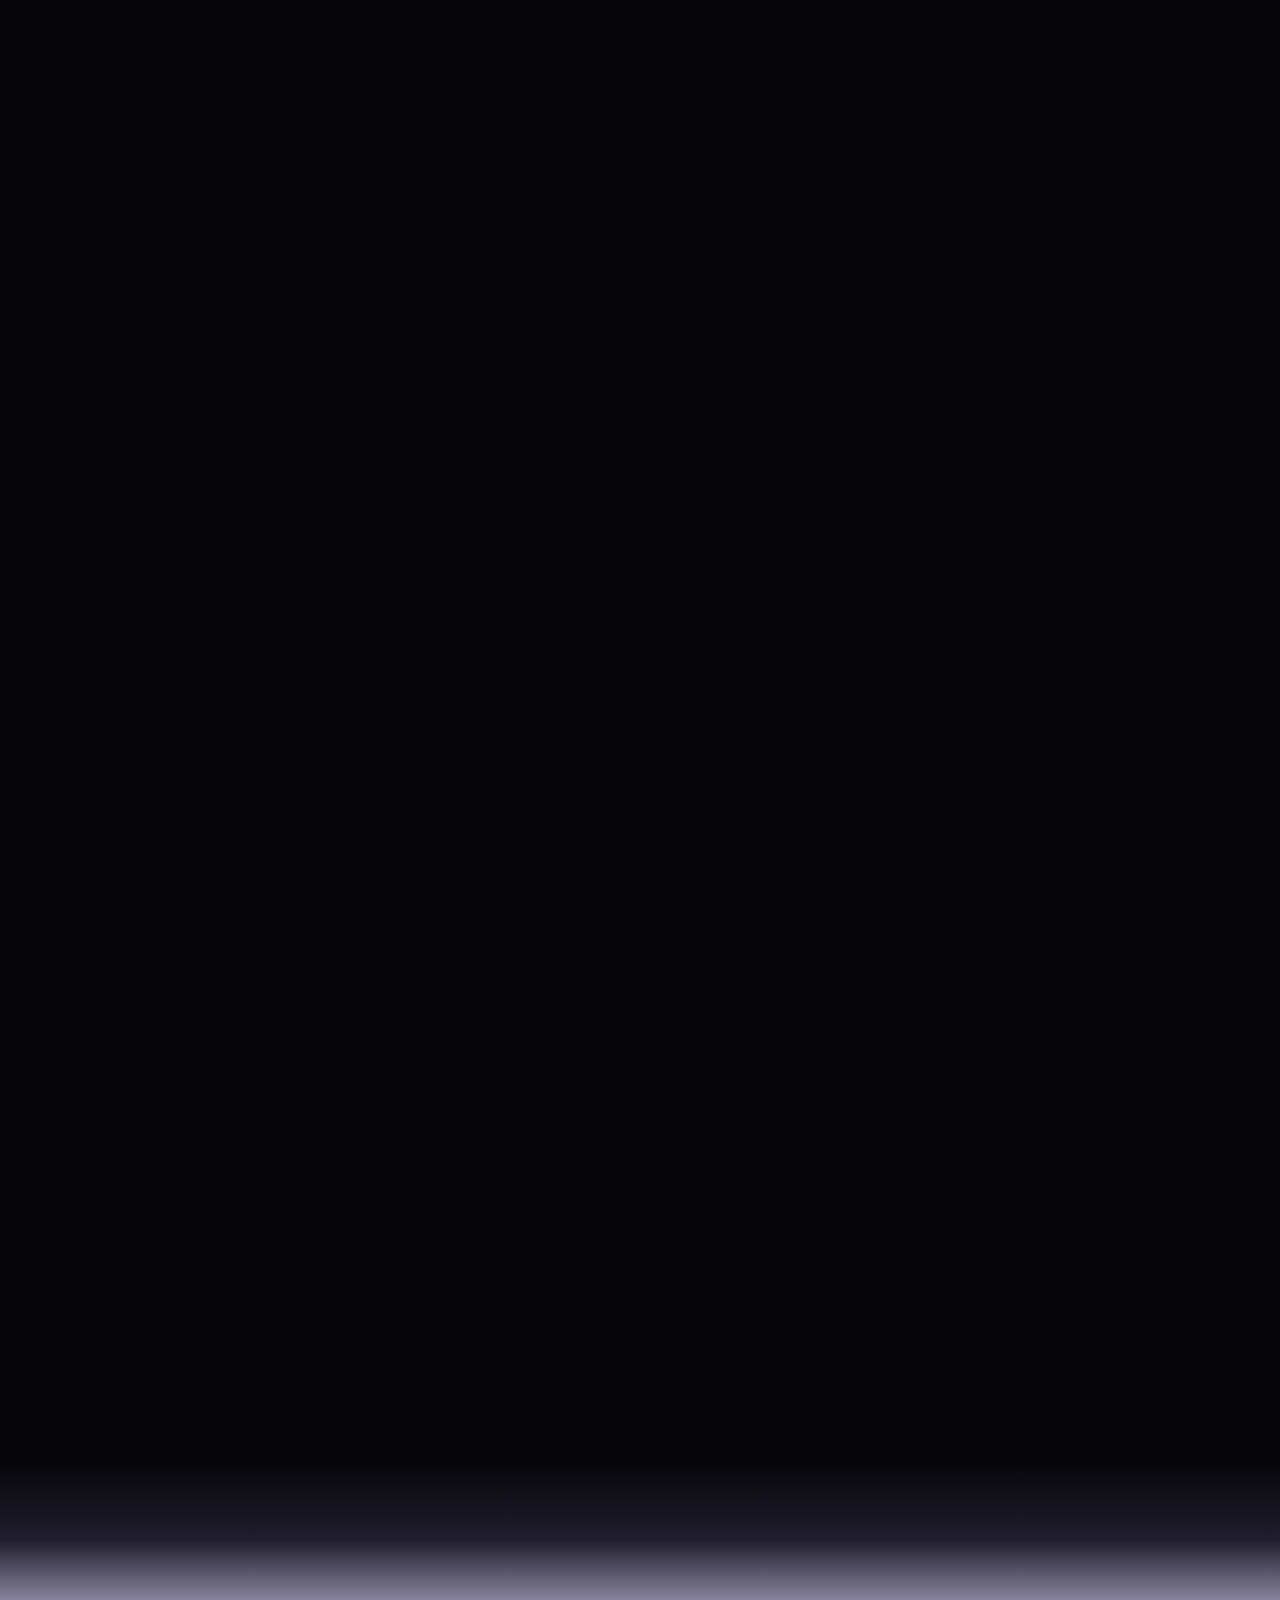
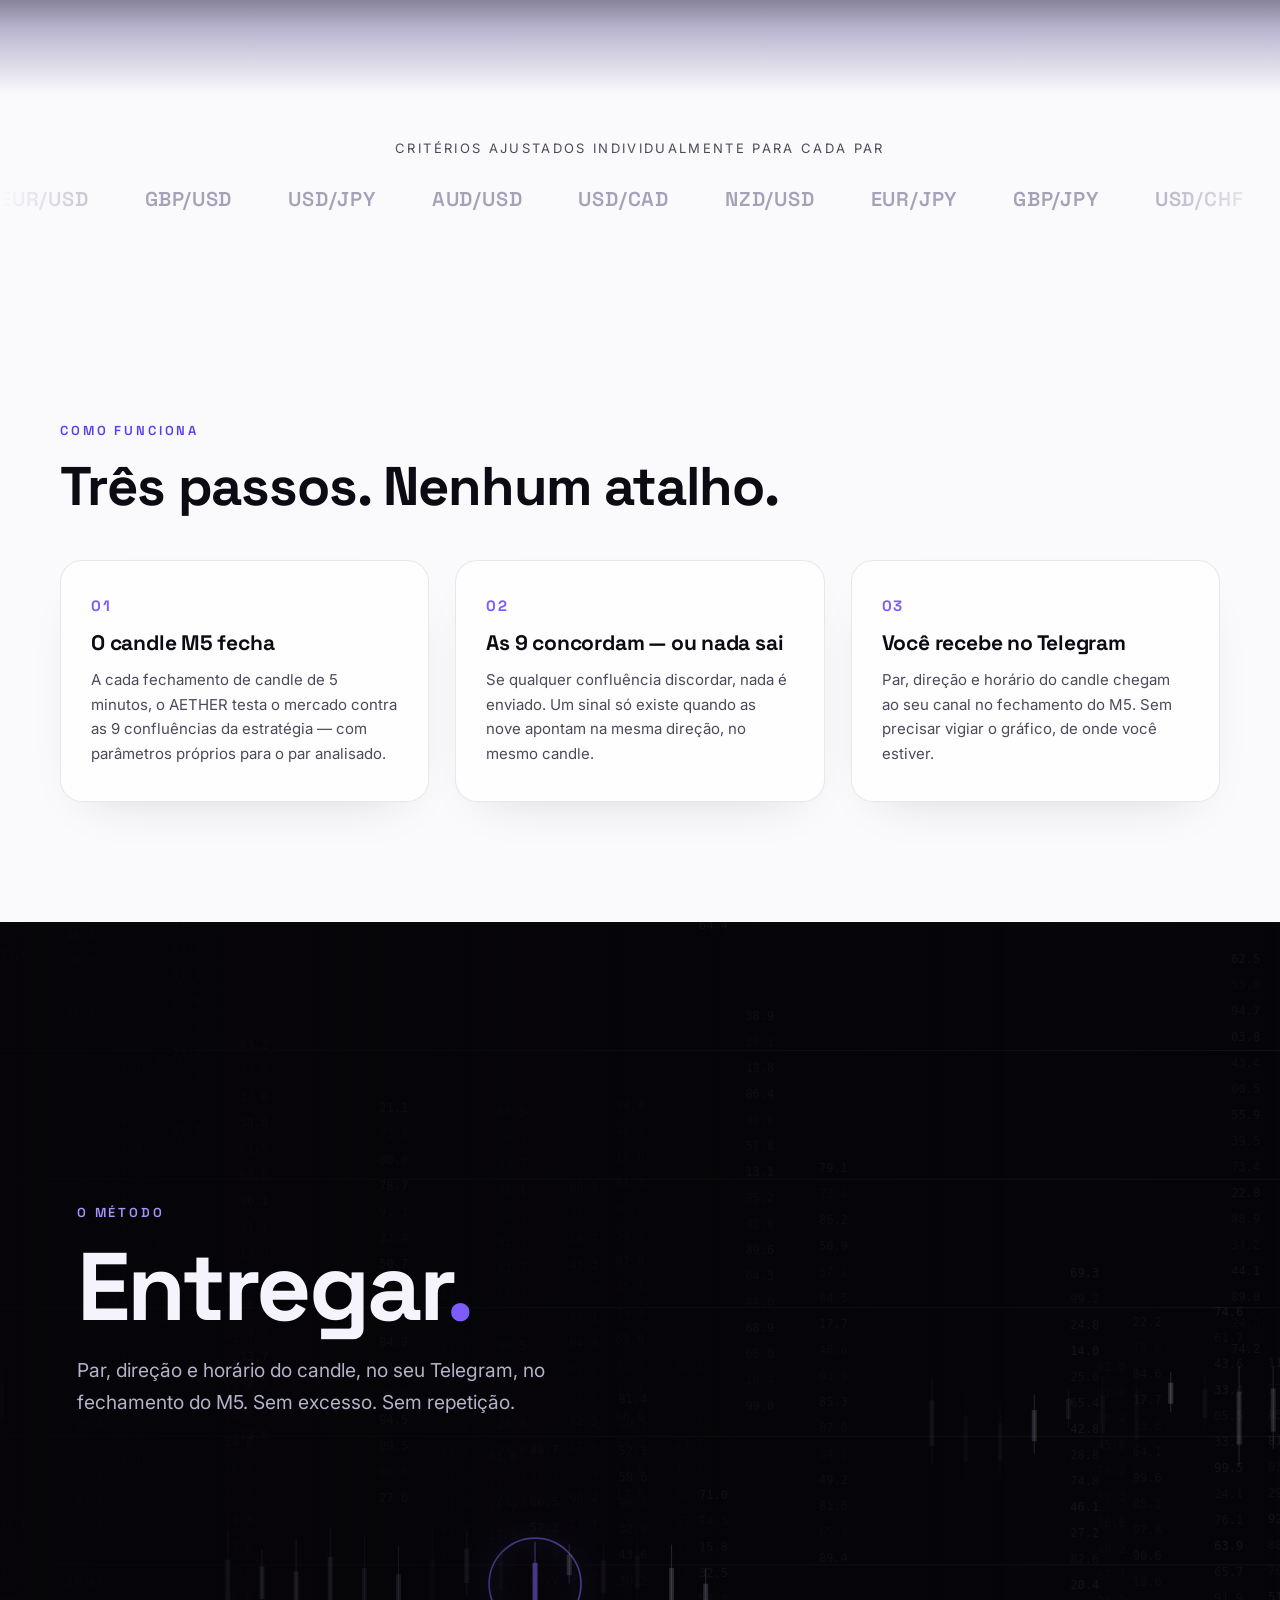
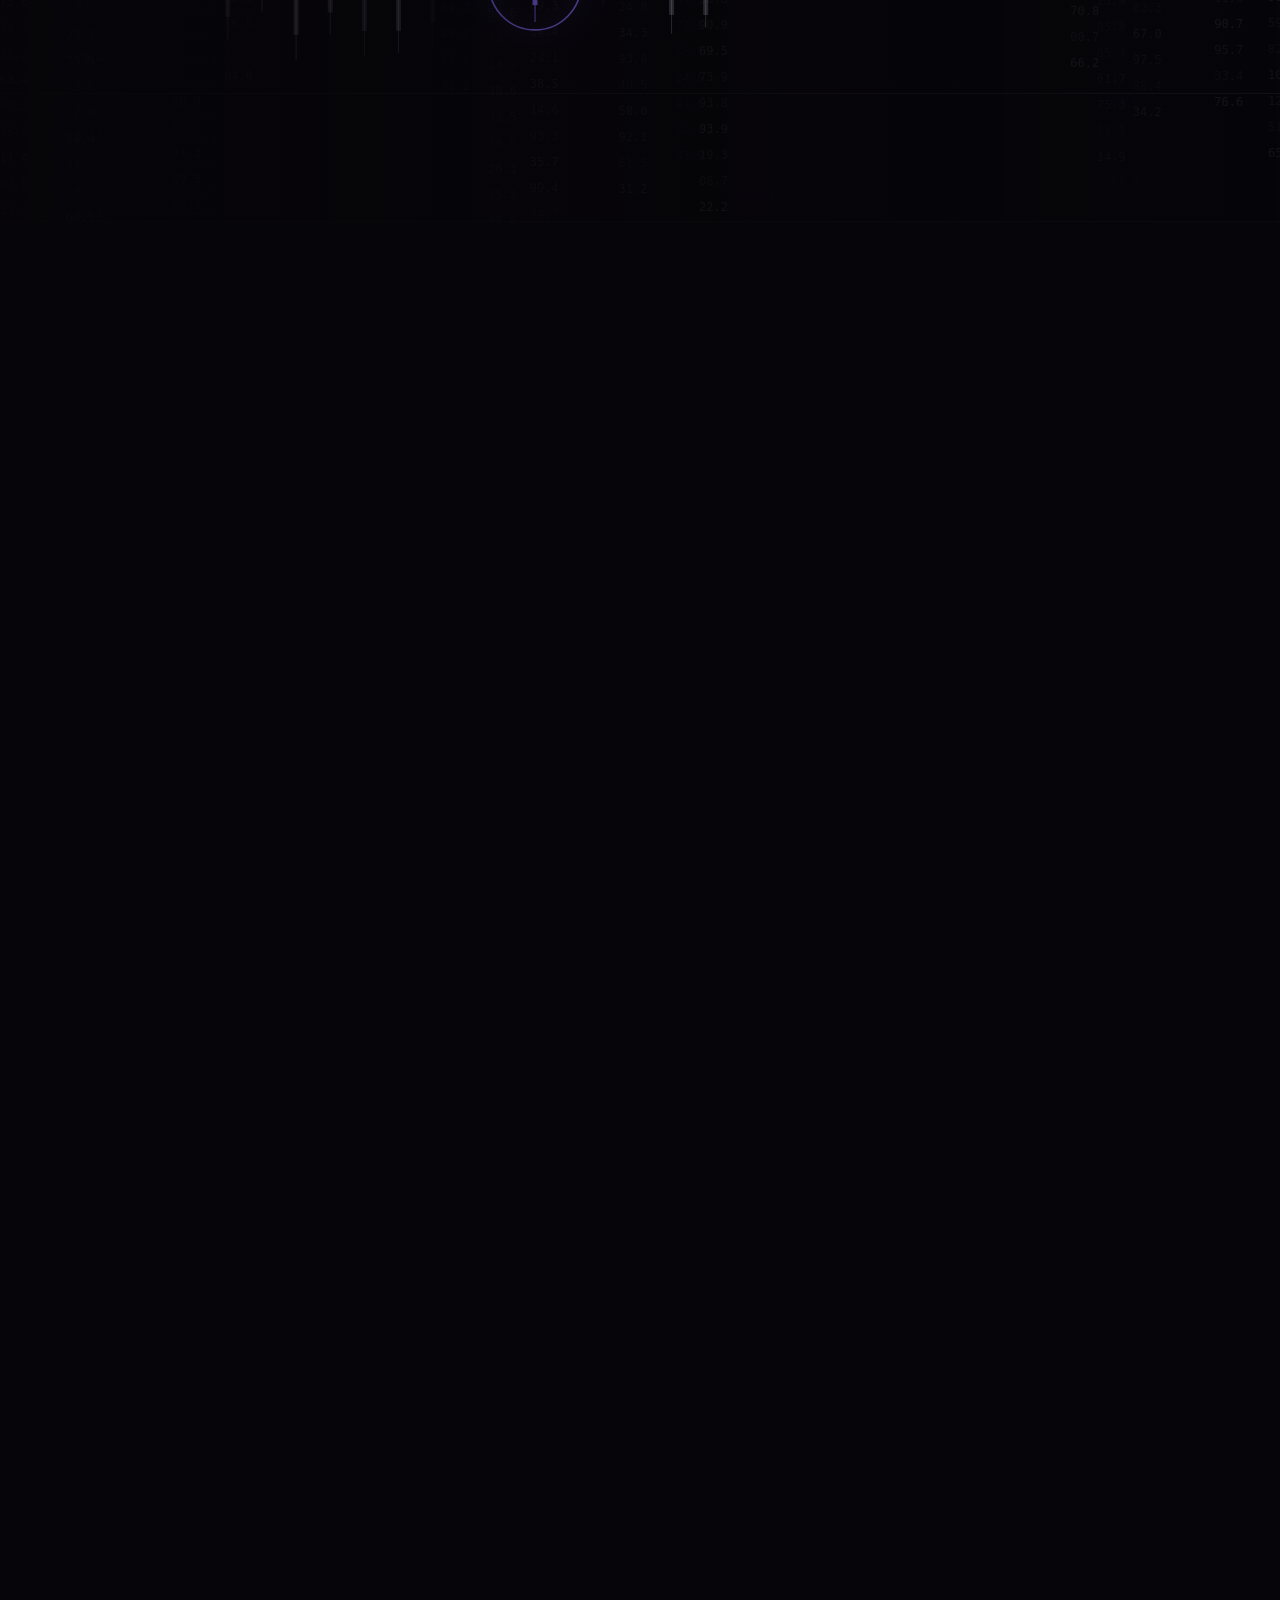
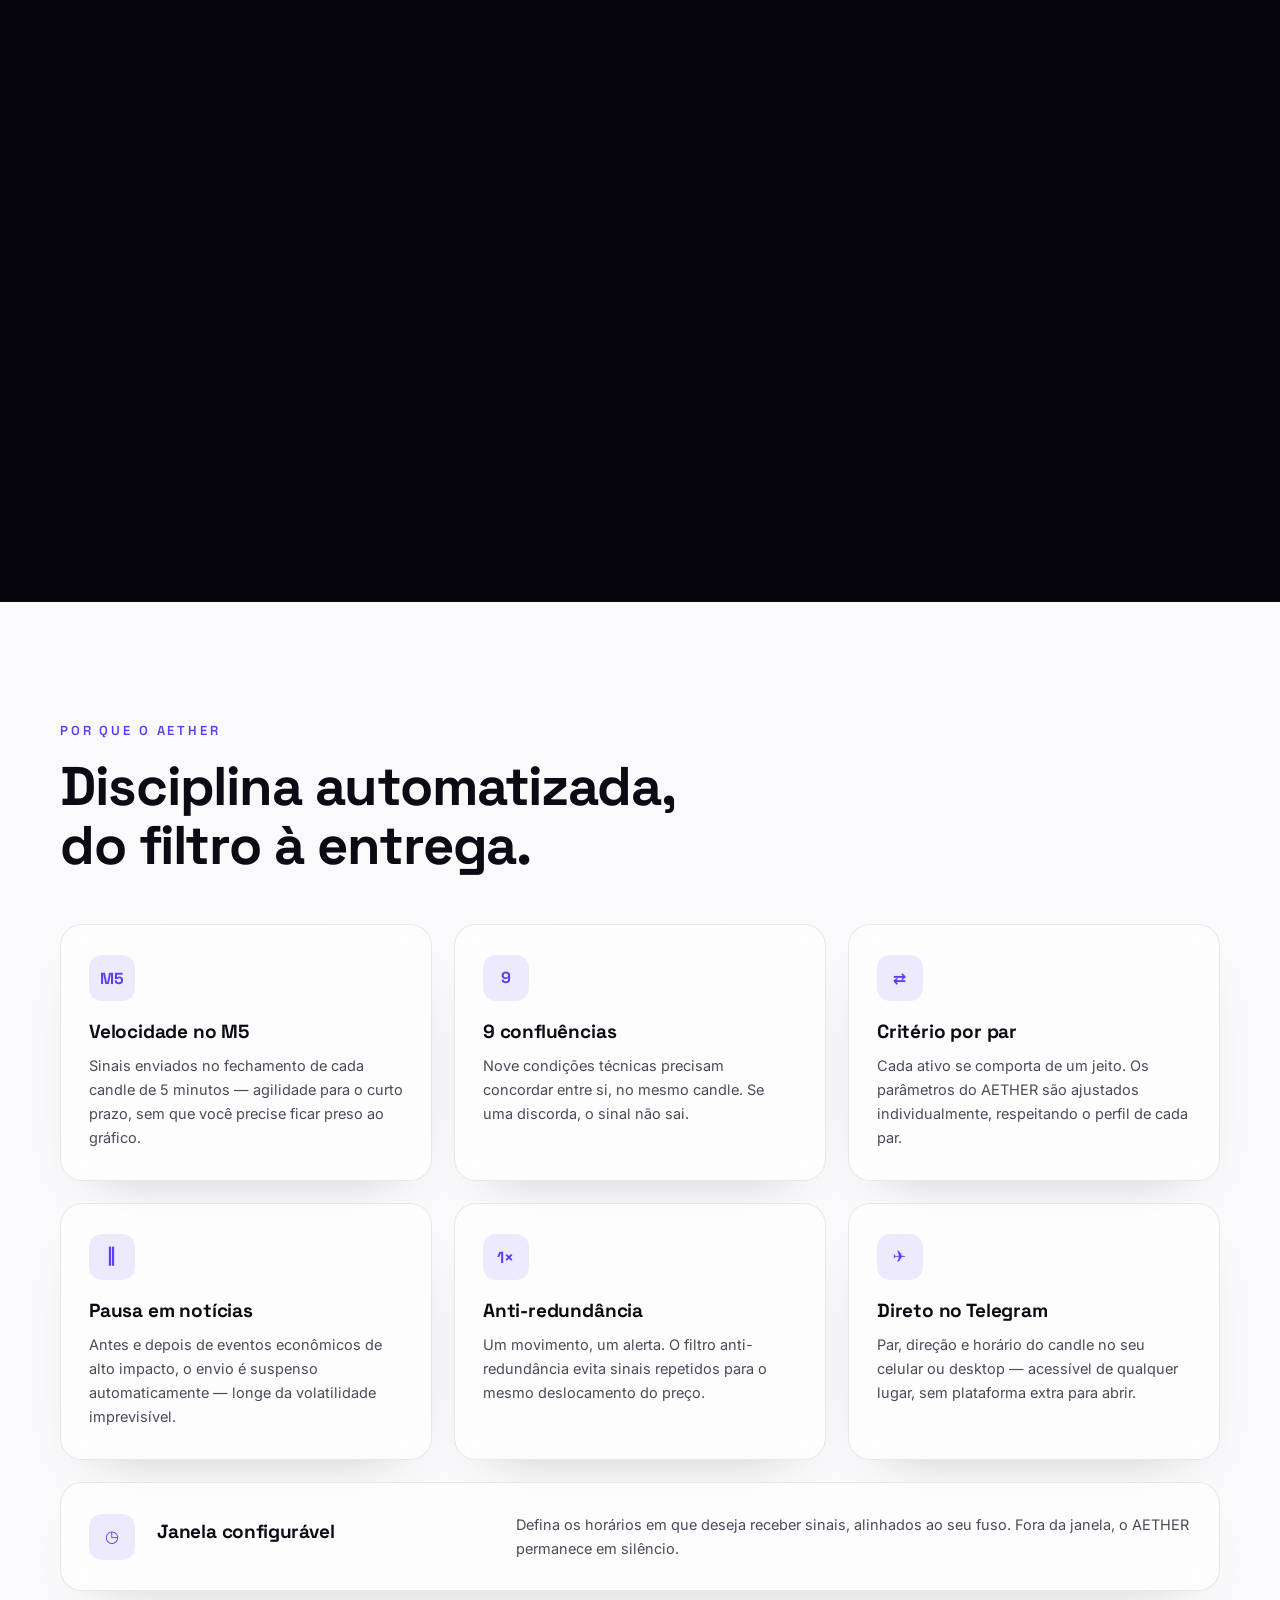
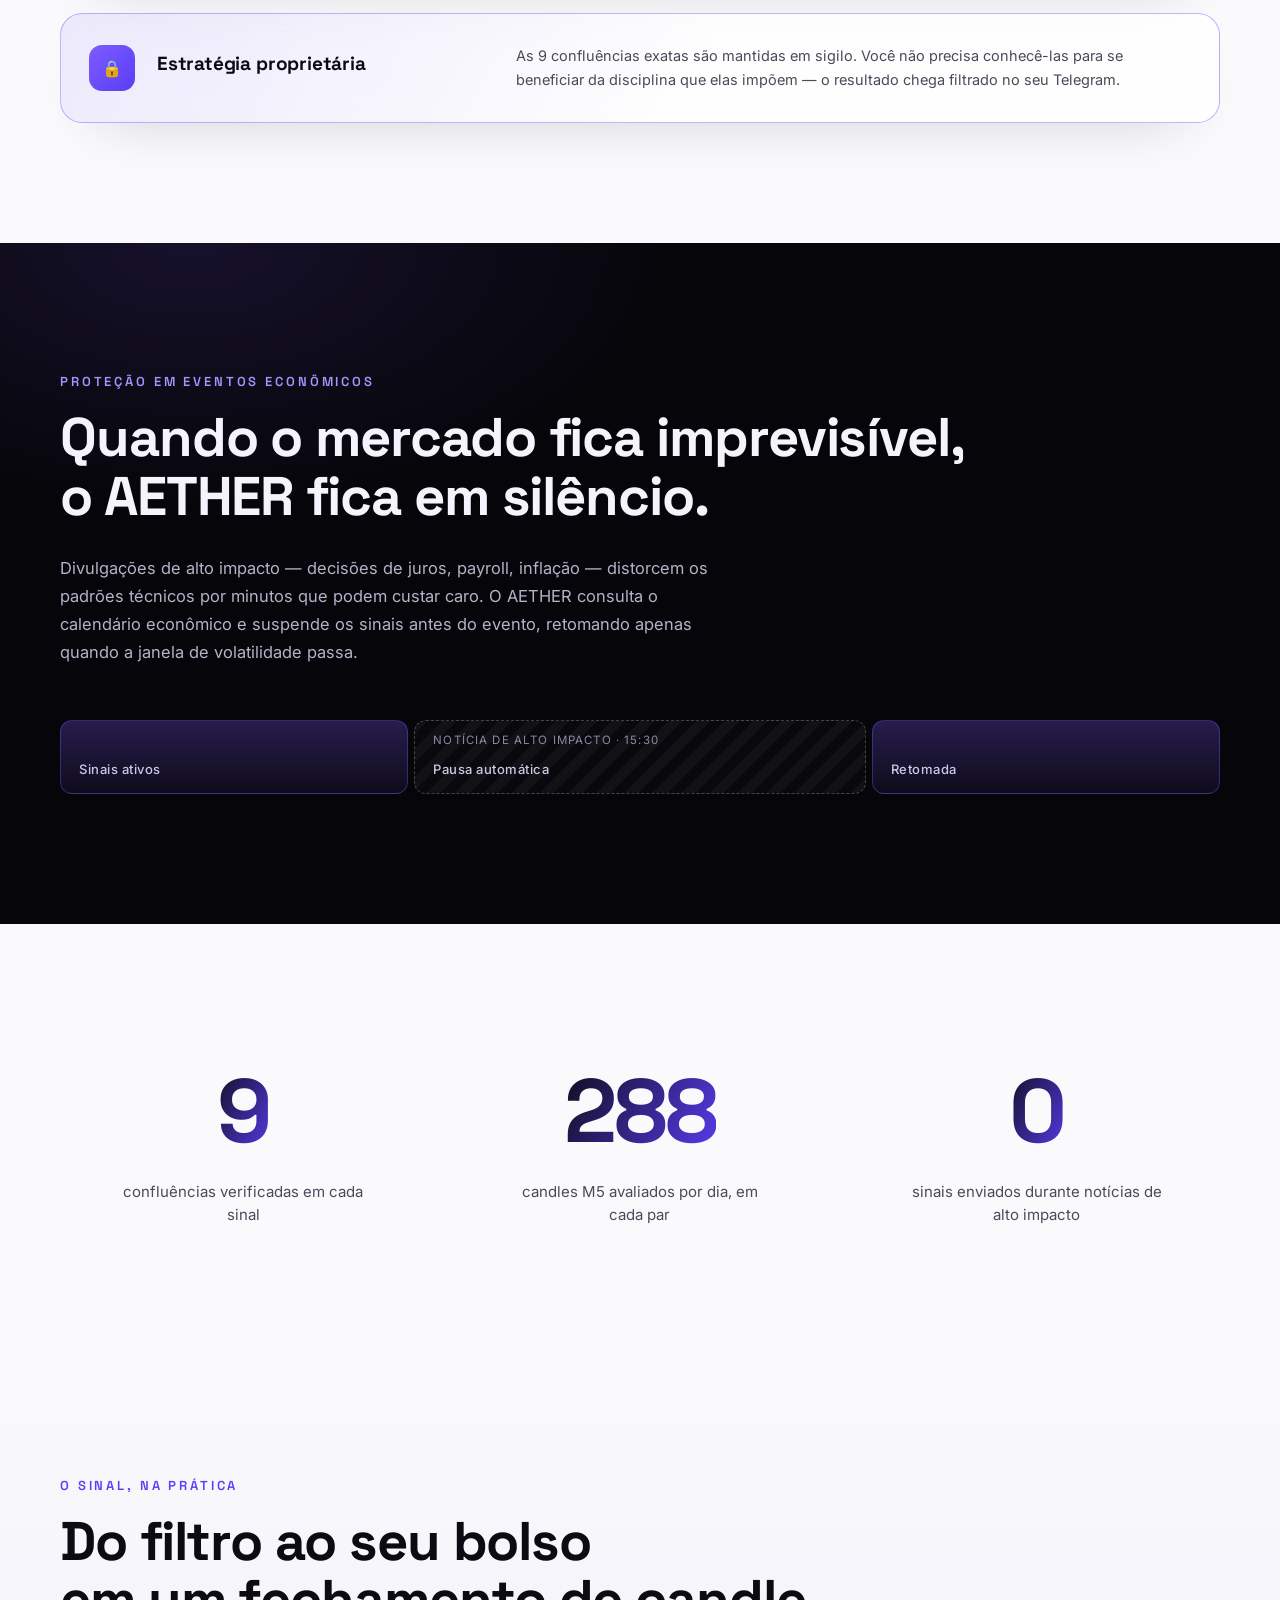
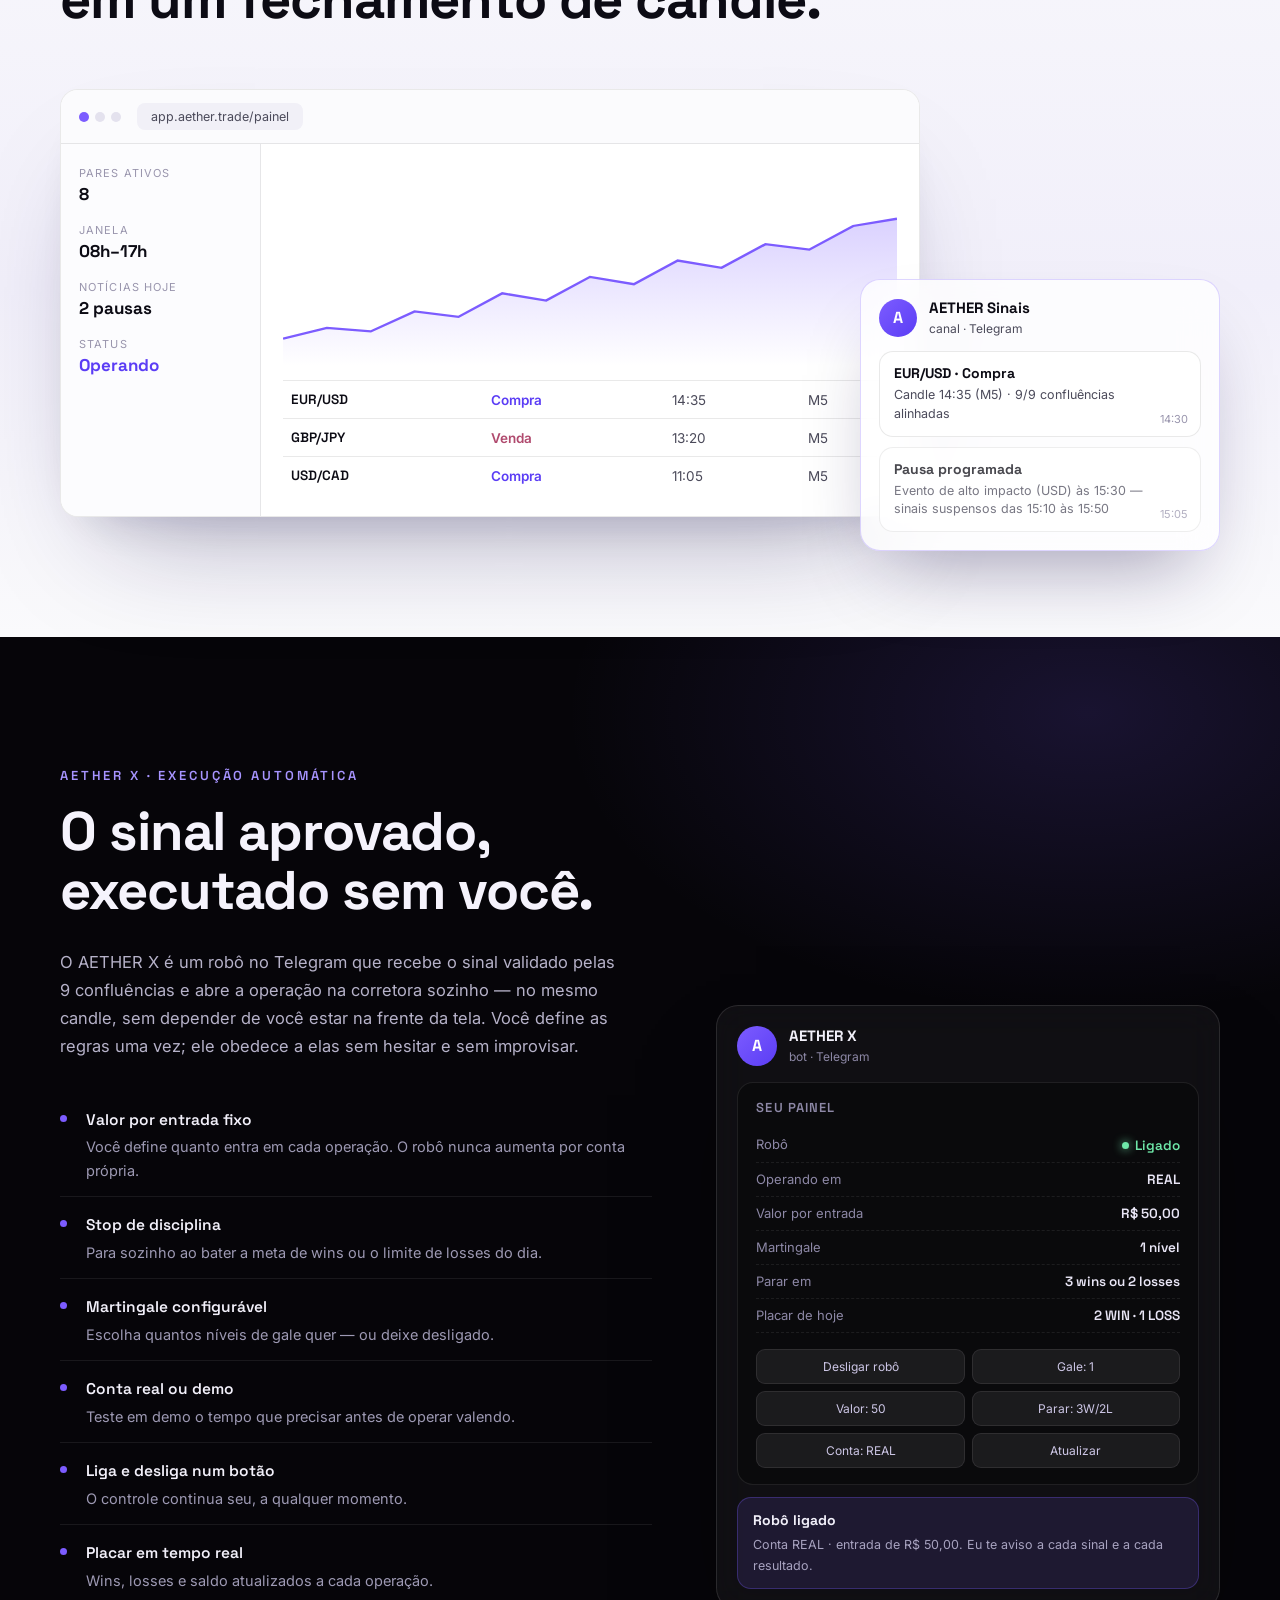
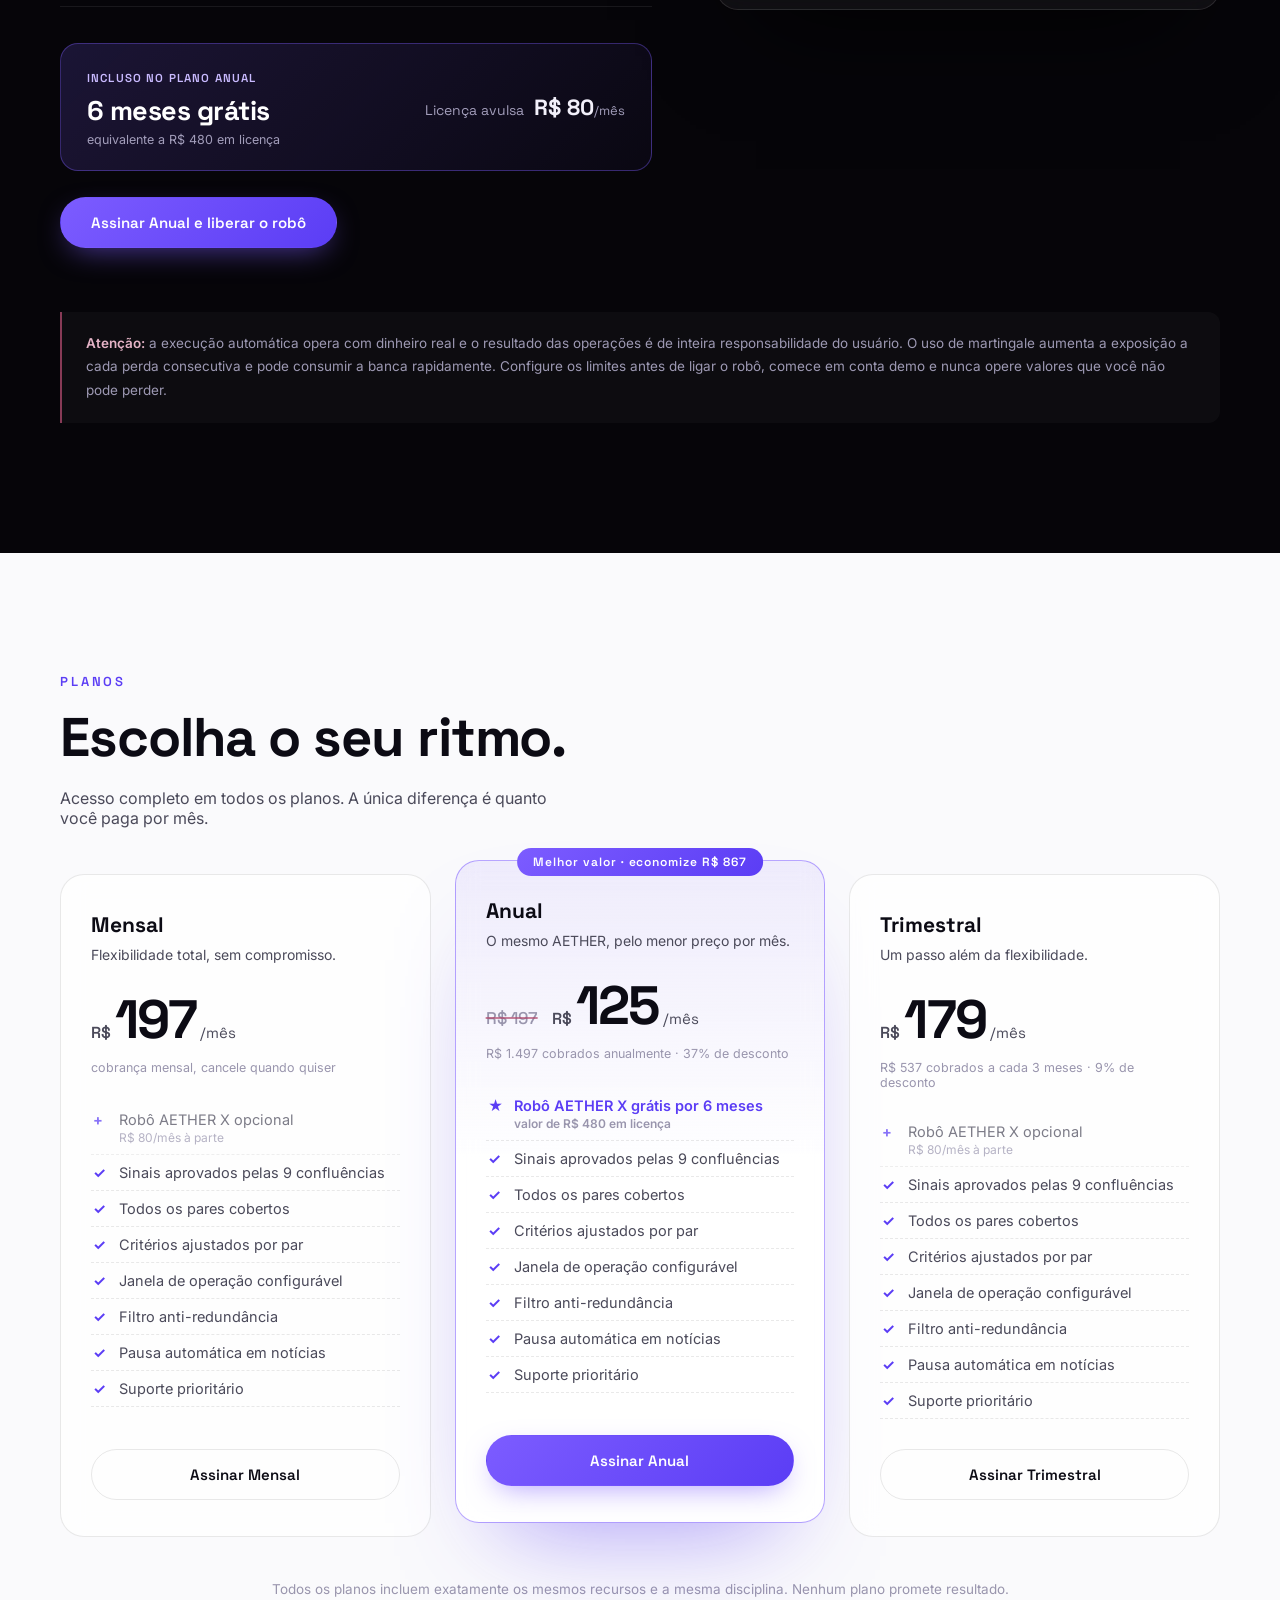
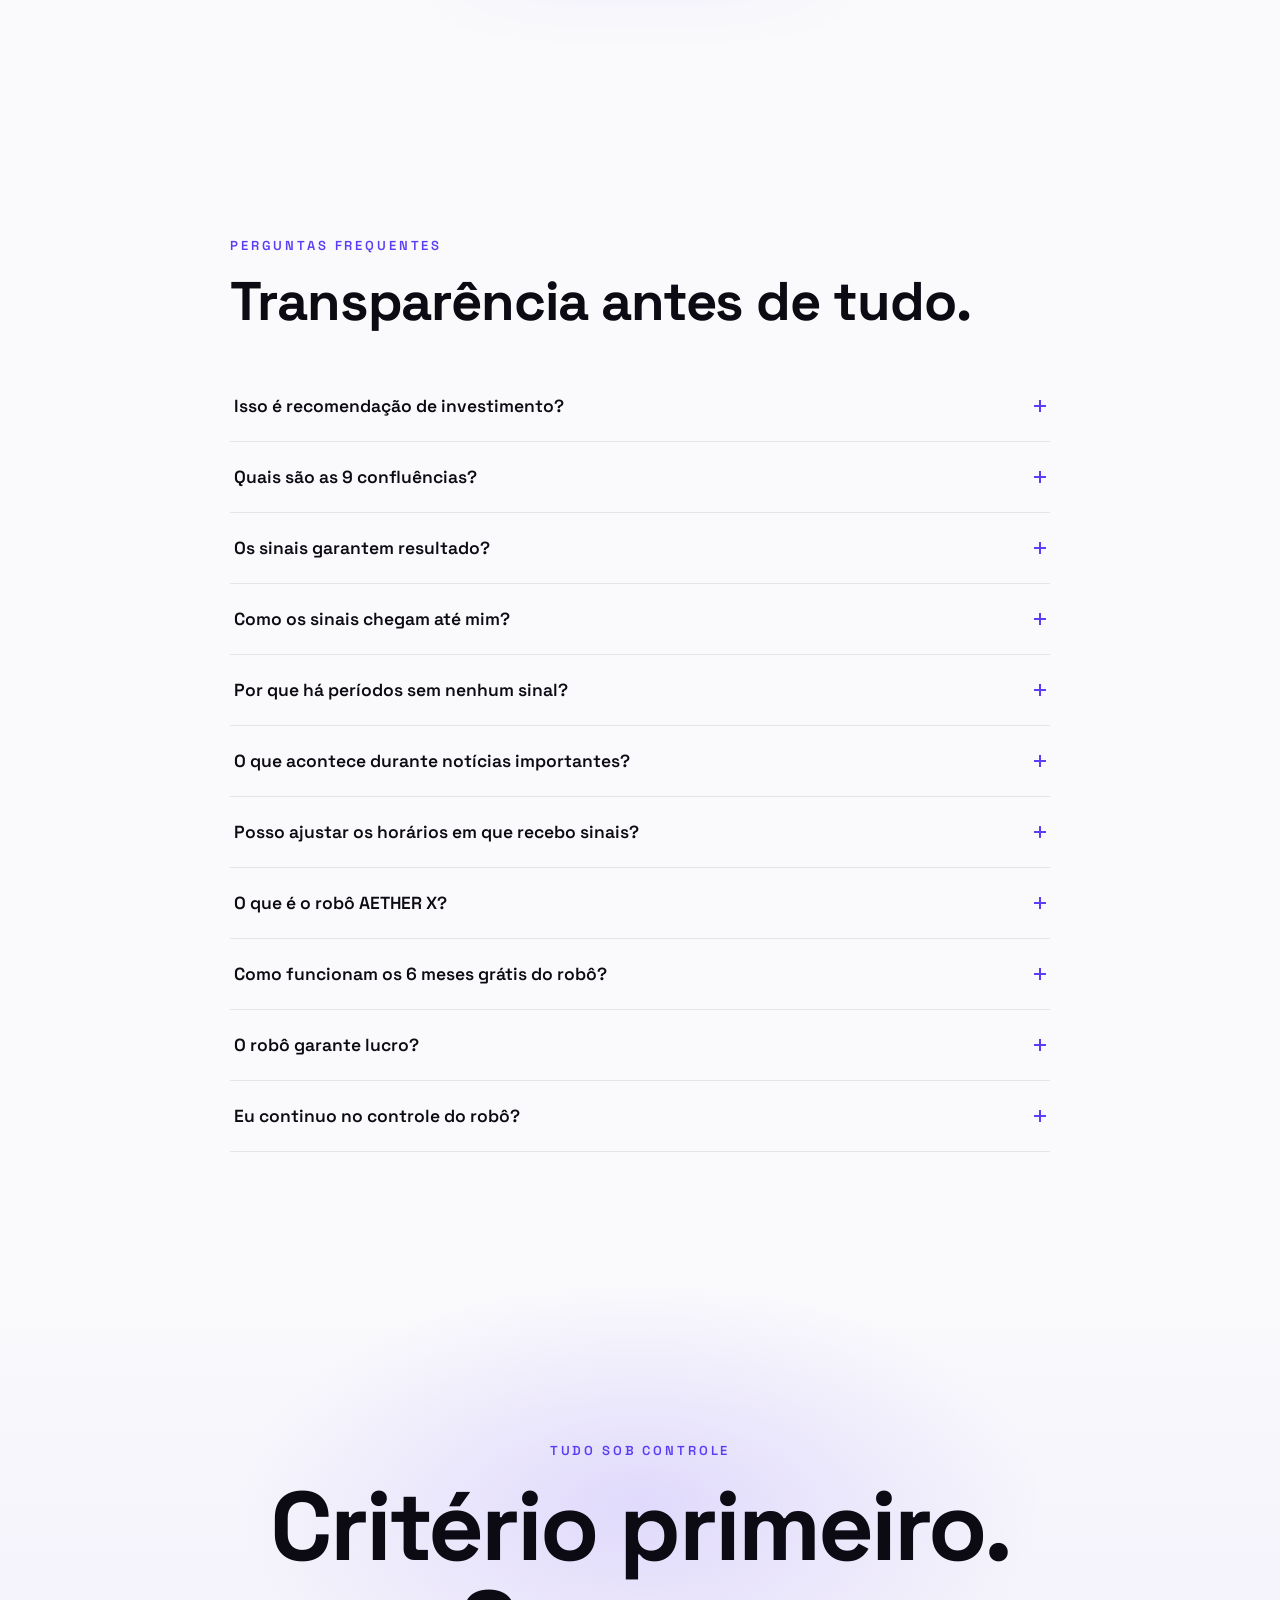
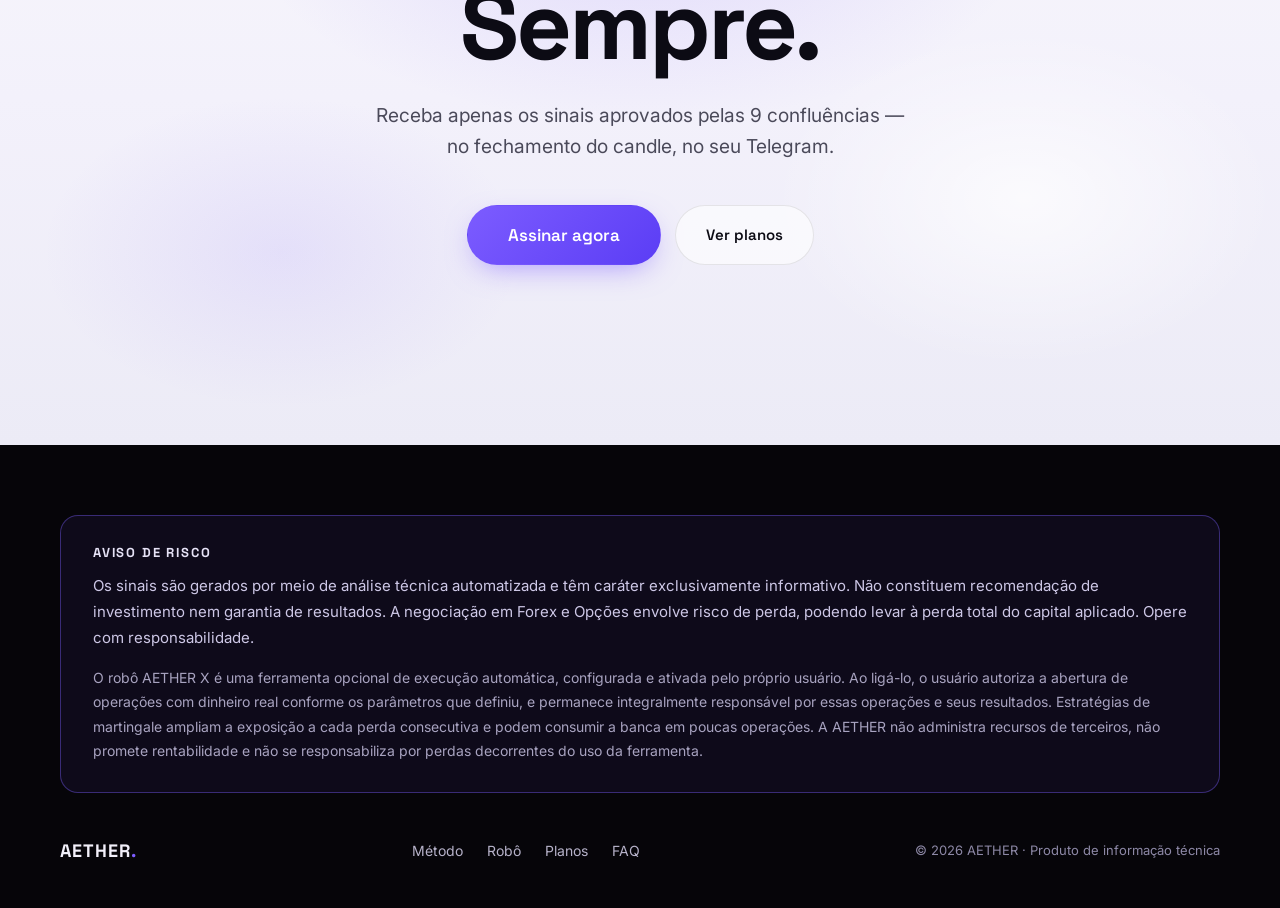
==== commit 29f3dfb3: "landing: seção do robô AETHER X e oferta de 6 meses no plano anual Adiciona a secao #robo apresentan" ====
--- a/index.html
+++ b/index.html
@@ -17,6 +17,7 @@
   <div class="nav__links">
     <a href="#metodo">Método</a>
     <a href="#beneficios">Benefícios</a>
+    <a href="#robo">Robô</a>
     <a href="#planos">Planos</a>
     <a href="#faq">FAQ</a>
   </div>
@@ -245,6 +246,69 @@
   </div>
 </section>
 
+<!-- ============ ROBÔ AETHER X ============ -->
+<section class="robot" id="robo">
+  <div class="wrap">
+    <div class="robot__grid">
+      <div class="robot__copy">
+        <p class="eyebrow eyebrow--light fx">AETHER X · Execução automática</p>
+        <h2 class="h2 fx">O sinal aprovado,<br />executado sem você.</h2>
+        <p class="robot__lead fx">O AETHER X é um robô no Telegram que recebe o sinal validado pelas 9 confluências e abre a operação na corretora sozinho — no mesmo candle, sem depender de você estar na frente da tela. Você define as regras uma vez; ele obedece a elas sem hesitar e sem improvisar.</p>
+        <ul class="robot__list fx">
+          <li><b>Valor por entrada fixo</b>Você define quanto entra em cada operação. O robô nunca aumenta por conta própria.</li>
+          <li><b>Stop de disciplina</b>Para sozinho ao bater a meta de wins ou o limite de losses do dia.</li>
+          <li><b>Martingale configurável</b>Escolha quantos níveis de gale quer — ou deixe desligado.</li>
+          <li><b>Conta real ou demo</b>Teste em demo o tempo que precisar antes de operar valendo.</li>
+          <li><b>Liga e desliga num botão</b>O controle continua seu, a qualquer momento.</li>
+          <li><b>Placar em tempo real</b>Wins, losses e saldo atualizados a cada operação.</li>
+        </ul>
+        <div class="robot__offer fx">
+          <div class="robot__offer-main">
+            <span class="robot__tag">Incluso no plano Anual</span>
+            <p class="robot__free"><b>6 meses grátis</b><small>equivalente a R$ 480 em licença</small></p>
+          </div>
+          <p class="robot__lic">Licença avulsa <b>R$ 80</b><small>/mês</small></p>
+        </div>
+        <a class="btn btn--primary fx" href="https://pay.finaliza.shop/pl/1ffd0b5468">Assinar Anual e liberar o robô</a>
+      </div>
+
+      <div class="robot__stage fx">
+        <div class="bot">
+          <div class="bot__head">
+            <span class="bot__avatar">A</span>
+            <div><b>AETHER X</b><small>bot · Telegram</small></div>
+          </div>
+          <div class="bot__panel">
+            <p class="bot__panel-title">Seu painel</p>
+            <dl class="bot__rows">
+              <div><dt>Robô</dt><dd class="is-on">Ligado</dd></div>
+              <div><dt>Operando em</dt><dd>REAL</dd></div>
+              <div><dt>Valor por entrada</dt><dd>R$ 50,00</dd></div>
+              <div><dt>Martingale</dt><dd>1 nível</dd></div>
+              <div><dt>Parar em</dt><dd>3 wins ou 2 losses</dd></div>
+              <div><dt>Placar de hoje</dt><dd>2 WIN · 1 LOSS</dd></div>
+            </dl>
+            <div class="bot__keys" aria-hidden="true">
+              <span>Desligar robô</span>
+              <span>Gale: 1</span>
+              <span>Valor: 50</span>
+              <span>Parar: 3W/2L</span>
+              <span>Conta: REAL</span>
+              <span>Atualizar</span>
+            </div>
+          </div>
+          <div class="bot__msg">
+            <b>Robô ligado</b>
+            <span>Conta REAL · entrada de R$ 50,00. Eu te aviso a cada sinal e a cada resultado.</span>
+          </div>
+        </div>
+      </div>
+    </div>
+
+    <p class="robot__disclaimer fx"><strong>Atenção:</strong> a execução automática opera com dinheiro real e o resultado das operações é de inteira responsabilidade do usuário. O uso de martingale aumenta a exposição a cada perda consecutiva e pode consumir a banca rapidamente. Configure os limites antes de ligar o robô, comece em conta demo e nunca opere valores que você não pode perder.</p>
+  </div>
+</section>
+
 <!-- ============ PLANOS ============ -->
 <section class="section pricing" id="planos">
   <div class="wrap">
@@ -258,6 +322,7 @@
         <p class="tier__price"><sup>R$</sup><span class="tier__amount">197</span><small>/mês</small></p>
         <p class="tier__note">cobrança mensal, cancele quando quiser</p>
         <ul>
+          <li class="tier__addon">Robô AETHER X opcional <small>R$ 80/mês à parte</small></li>
           <li>Sinais aprovados pelas 9 confluências</li>
           <li>Todos os pares cobertos</li>
           <li>Critérios ajustados por par</li>
@@ -275,6 +340,7 @@
         <p class="tier__price"><s class="tier__was">R$ 197</s><sup>R$</sup><span class="tier__amount">125</span><small>/mês</small></p>
         <p class="tier__note">R$ 1.497 cobrados anualmente · 37% de desconto</p>
         <ul>
+          <li class="tier__bonus">Robô AETHER X grátis por 6 meses <small>valor de R$ 480 em licença</small></li>
           <li>Sinais aprovados pelas 9 confluências</li>
           <li>Todos os pares cobertos</li>
           <li>Critérios ajustados por par</li>
@@ -291,6 +357,7 @@
         <p class="tier__price"><sup>R$</sup><span class="tier__amount">179</span><small>/mês</small></p>
         <p class="tier__note">R$ 537 cobrados a cada 3 meses · 9% de desconto</p>
         <ul>
+          <li class="tier__addon">Robô AETHER X opcional <small>R$ 80/mês à parte</small></li>
           <li>Sinais aprovados pelas 9 confluências</li>
           <li>Todos os pares cobertos</li>
           <li>Critérios ajustados por par</li>
@@ -339,6 +406,22 @@
       <div class="faq__item">
         <button class="faq__q" type="button">Posso ajustar os horários em que recebo sinais?<i></i></button>
         <div class="faq__a"><p>Sim. A janela de operação é configurável e alinhada ao seu fuso horário. Fora dela, nenhum alerta é enviado.</p></div>
+      </div>
+      <div class="faq__item">
+        <button class="faq__q" type="button">O que é o robô AETHER X?<i></i></button>
+        <div class="faq__a"><p>É um robô no Telegram que recebe o sinal já aprovado pelas 9 confluências e abre a operação na corretora automaticamente, seguindo os limites que você configurou: valor por entrada, níveis de gale, conta real ou demo e quando parar no dia. Ele é opcional — o AETHER funciona normalmente sem ele, enviando os sinais para você executar como preferir.</p></div>
+      </div>
+      <div class="faq__item">
+        <button class="faq__q" type="button">Como funcionam os 6 meses grátis do robô?<i></i></button>
+        <div class="faq__a"><p>Quem assina o plano Anual recebe a licença do AETHER X liberada por 6 meses, sem custo adicional — o equivalente a R$ 480. Passado esse período, a licença segue disponível por R$ 80/mês, e você decide se quer continuar. Nos planos Mensal e Trimestral, o robô pode ser contratado à parte por R$ 80/mês.</p></div>
+      </div>
+      <div class="faq__item">
+        <button class="faq__q" type="button">O robô garante lucro?<i></i></button>
+        <div class="faq__a"><p>Não. O robô automatiza a execução, não o resultado. Ele opera com dinheiro real e está sujeito às mesmas perdas de qualquer operação. O martingale, se ativado, aumenta a exposição a cada perda consecutiva e pode consumir a banca rapidamente numa sequência ruim. Comece em conta demo, defina limites conservadores e nunca opere valores que você não pode perder.</p></div>
+      </div>
+      <div class="faq__item">
+        <button class="faq__q" type="button">Eu continuo no controle do robô?<i></i></button>
+        <div class="faq__a"><p>Sim. Você liga e desliga o robô a qualquer momento por um botão no Telegram, altera o valor por entrada, os níveis de gale e os limites de parada quando quiser. Ele também para sozinho ao atingir a meta de wins ou o limite de losses que você definiu para o dia.</p></div>
       </div>
     </div>
   </div>
@@ -363,12 +446,14 @@
   <div class="wrap">
     <div class="footer__risk" role="note">
       <strong>Aviso de risco</strong>
-      <p>Os sinais são gerados por meio de análise técnica automatizada e têm caráter exclusivamente informativo. Não constituem recomendação de investimento nem garantia de resultados. A negociação em Forex e Opções envolve risco de perda. Opere com responsabilidade.</p>
+      <p>Os sinais são gerados por meio de análise técnica automatizada e têm caráter exclusivamente informativo. Não constituem recomendação de investimento nem garantia de resultados. A negociação em Forex e Opções envolve risco de perda, podendo levar à perda total do capital aplicado. Opere com responsabilidade.</p>
+      <p>O robô AETHER X é uma ferramenta opcional de execução automática, configurada e ativada pelo próprio usuário. Ao ligá-lo, o usuário autoriza a abertura de operações com dinheiro real conforme os parâmetros que definiu, e permanece integralmente responsável por essas operações e seus resultados. Estratégias de martingale ampliam a exposição a cada perda consecutiva e podem consumir a banca em poucas operações. A AETHER não administra recursos de terceiros, não promete rentabilidade e não se responsabiliza por perdas decorrentes do uso da ferramenta.</p>
     </div>
     <div class="footer__row">
       <span class="footer__brand">AETHER<span>.</span></span>
       <nav class="footer__links">
         <a href="#metodo">Método</a>
+        <a href="#robo">Robô</a>
         <a href="#planos">Planos</a>
         <a href="#faq">FAQ</a>
       </nav>
--- a/css/style.css
+++ b/css/style.css
@@ -376,6 +376,139 @@
 .tg__msg time { position: absolute; right: 12px; bottom: 10px; font-size: 11px; color: #9995ad; }
 .tg__msg--muted { opacity: 0.75; }
 
+/* ============ robô AETHER X ============ */
+.robot {
+  background:
+    radial-gradient(900px 520px at 85% 5%, rgba(124, 92, 255, 0.16), transparent 58%),
+    var(--bg-dark);
+  color: #f5f3fc;
+  padding: 130px 0;
+}
+.robot .h2 { color: #f5f3fc; }
+.robot__grid { display: grid; grid-template-columns: 1fr 0.85fr; gap: 64px; align-items: center; }
+.robot__lead { color: #b6b2c9; line-height: 1.7; font-size: 16.5px; margin: 22px 0 34px; max-width: 560px; }
+.robot__list { list-style: none; display: grid; gap: 2px; margin-bottom: 36px; }
+.robot__list li {
+  padding: 14px 0 14px 26px;
+  border-bottom: 1px solid rgba(255, 255, 255, 0.08);
+  position: relative;
+  font-size: 14.5px;
+  color: #9d99b3;
+  line-height: 1.6;
+}
+.robot__list li::before {
+  content: "";
+  position: absolute;
+  left: 0; top: 21px;
+  width: 7px; height: 7px;
+  border-radius: 50%;
+  background: var(--violet);
+}
+.robot__list li b { display: block; color: #f2f0fa; font-family: var(--font-display); font-size: 15.5px; font-weight: 600; margin-bottom: 3px; }
+.robot__offer {
+  display: flex;
+  align-items: center;
+  justify-content: space-between;
+  gap: 22px;
+  flex-wrap: wrap;
+  padding: 22px 26px;
+  margin-bottom: 26px;
+  border-radius: 18px;
+  border: 1px solid rgba(124, 92, 255, 0.38);
+  background: linear-gradient(135deg, rgba(124, 92, 255, 0.18), rgba(124, 92, 255, 0.04));
+}
+.robot__tag {
+  display: inline-block;
+  font-family: var(--font-display);
+  font-size: 11.5px;
+  font-weight: 600;
+  letter-spacing: 0.1em;
+  text-transform: uppercase;
+  color: #c9baff;
+  margin-bottom: 8px;
+}
+.robot__free b { font-family: var(--font-display); font-size: 27px; font-weight: 700; letter-spacing: -0.02em; color: #fff; display: block; }
+.robot__free small { font-size: 12.5px; color: #a29dba; }
+.robot__lic { font-family: var(--font-display); font-size: 14px; color: #a29dba; text-align: right; }
+.robot__lic b { font-size: 22px; color: #f2f0fa; font-weight: 700; margin-left: 6px; }
+.robot__lic small { font-size: 13px; color: #a29dba; }
+.robot__disclaimer {
+  margin-top: 64px;
+  padding: 20px 24px;
+  border-left: 2px solid rgba(176, 74, 110, 0.75);
+  background: rgba(255, 255, 255, 0.03);
+  border-radius: 0 12px 12px 0;
+  font-size: 13.5px;
+  line-height: 1.75;
+  color: #9d99b3;
+}
+.robot__disclaimer strong { color: #e4b3c6; font-weight: 600; }
+
+.bot {
+  border-radius: 22px;
+  padding: 20px;
+  background: rgba(255, 255, 255, 0.045);
+  border: 1px solid rgba(255, 255, 255, 0.11);
+  backdrop-filter: blur(18px);
+  -webkit-backdrop-filter: blur(18px);
+  box-shadow: 0 50px 100px -40px rgba(0, 0, 0, 0.8);
+}
+.bot__head { display: flex; align-items: center; gap: 12px; margin-bottom: 16px; }
+.bot__avatar {
+  width: 40px; height: 40px; border-radius: 50%;
+  background: linear-gradient(135deg, var(--violet), var(--violet-deep));
+  color: #fff; display: flex; align-items: center; justify-content: center;
+  font-family: var(--font-display); font-weight: 700;
+}
+.bot__head b { font-family: var(--font-display); font-size: 15px; display: block; color: #f2f0fa; }
+.bot__head small { color: #8d88a6; font-size: 12px; }
+.bot__panel {
+  background: rgba(0, 0, 0, 0.32);
+  border: 1px solid rgba(255, 255, 255, 0.09);
+  border-radius: 16px;
+  padding: 16px 18px;
+}
+.bot__panel-title {
+  font-family: var(--font-display);
+  font-size: 13px;
+  font-weight: 600;
+  letter-spacing: 0.08em;
+  text-transform: uppercase;
+  color: #8d88a6;
+  margin-bottom: 12px;
+}
+.bot__rows > div {
+  display: flex;
+  align-items: baseline;
+  justify-content: space-between;
+  gap: 14px;
+  padding: 8px 0;
+  border-bottom: 1px dashed rgba(255, 255, 255, 0.08);
+}
+.bot__rows dt { font-size: 13px; color: #8d88a6; }
+.bot__rows dd { font-family: var(--font-display); font-size: 13.5px; font-weight: 600; color: #e9e6f6; text-align: right; }
+.bot__rows dd.is-on { color: #6ee7a8; display: flex; align-items: center; gap: 6px; }
+.bot__rows dd.is-on::before { content: ""; width: 7px; height: 7px; border-radius: 50%; background: #6ee7a8; box-shadow: 0 0 10px #6ee7a8; }
+.bot__keys { display: grid; grid-template-columns: 1fr 1fr; gap: 7px; margin-top: 16px; }
+.bot__keys span {
+  background: rgba(255, 255, 255, 0.07);
+  border: 1px solid rgba(255, 255, 255, 0.09);
+  border-radius: 9px;
+  padding: 9px 10px;
+  font-size: 12px;
+  color: #cdc7e6;
+  text-align: center;
+}
+.bot__msg {
+  margin-top: 12px;
+  background: rgba(124, 92, 255, 0.13);
+  border: 1px solid rgba(124, 92, 255, 0.3);
+  border-radius: 14px;
+  padding: 13px 15px;
+}
+.bot__msg b { font-family: var(--font-display); font-size: 14px; color: #f2f0fa; display: block; margin-bottom: 4px; }
+.bot__msg span { font-size: 12.5px; color: #a8a3c0; line-height: 1.55; }
+
 /* ============ planos ============ */
 .pricing__lead { color: var(--ink-soft); font-size: 16px; margin: -6px 0 46px; max-width: 520px; }
 
@@ -421,6 +554,11 @@
 .tier ul { list-style: none; margin-bottom: 30px; flex: 1; }
 .tier ul li { padding: 9px 0 9px 28px; font-size: 14.5px; color: var(--ink-soft); border-bottom: 1px dashed var(--line-light); position: relative; }
 .tier ul li::before { content: "✓"; position: absolute; left: 2px; color: var(--violet-deep); font-weight: 700; }
+.tier ul li small { display: block; font-size: 12px; color: #9995ad; margin-top: 2px; }
+.tier__bonus { color: var(--violet-deep) !important; font-weight: 600; }
+.tier__bonus::before { content: "★" !important; }
+.tier__addon { opacity: 0.72; }
+.tier__addon::before { content: "+" !important; }
 .pricing__foot { text-align: center; color: #9995ad; font-size: 13.5px; margin-top: 44px; }
 
 /* ============ FAQ ============ */
@@ -508,6 +646,7 @@
   margin-bottom: 12px;
 }
 .footer__risk p { line-height: 1.75; font-size: 15px; color: #cdc7e6; }
+.footer__risk p + p { margin-top: 14px; font-size: 14px; color: #a8a3c0; }
 .footer__row { display: flex; align-items: center; justify-content: space-between; gap: 20px; flex-wrap: wrap; }
 .footer__brand { font-family: var(--font-display); font-weight: 700; font-size: 18px; letter-spacing: 0.06em; color: #f2f0fa; }
 .footer__brand span { color: var(--violet); }
@@ -525,6 +664,9 @@
   .browser__body { grid-template-columns: 1fr; }
   .dash__side { flex-direction: row; flex-wrap: wrap; border-right: 0; border-bottom: 1px solid var(--line-light); }
   .tg { position: static; margin: 22px auto 0; }
+  .robot__grid { grid-template-columns: 1fr; gap: 44px; }
+  .robot__lic { text-align: left; }
+  .bot__keys { grid-template-columns: 1fr; }
   .signal__overlay { background: linear-gradient(180deg, rgba(6,5,9,.7), rgba(6,5,9,.45)); }
   .hero__caption { white-space: normal; width: 88vw; text-align: center; }
   .timeline { flex-direction: column; }
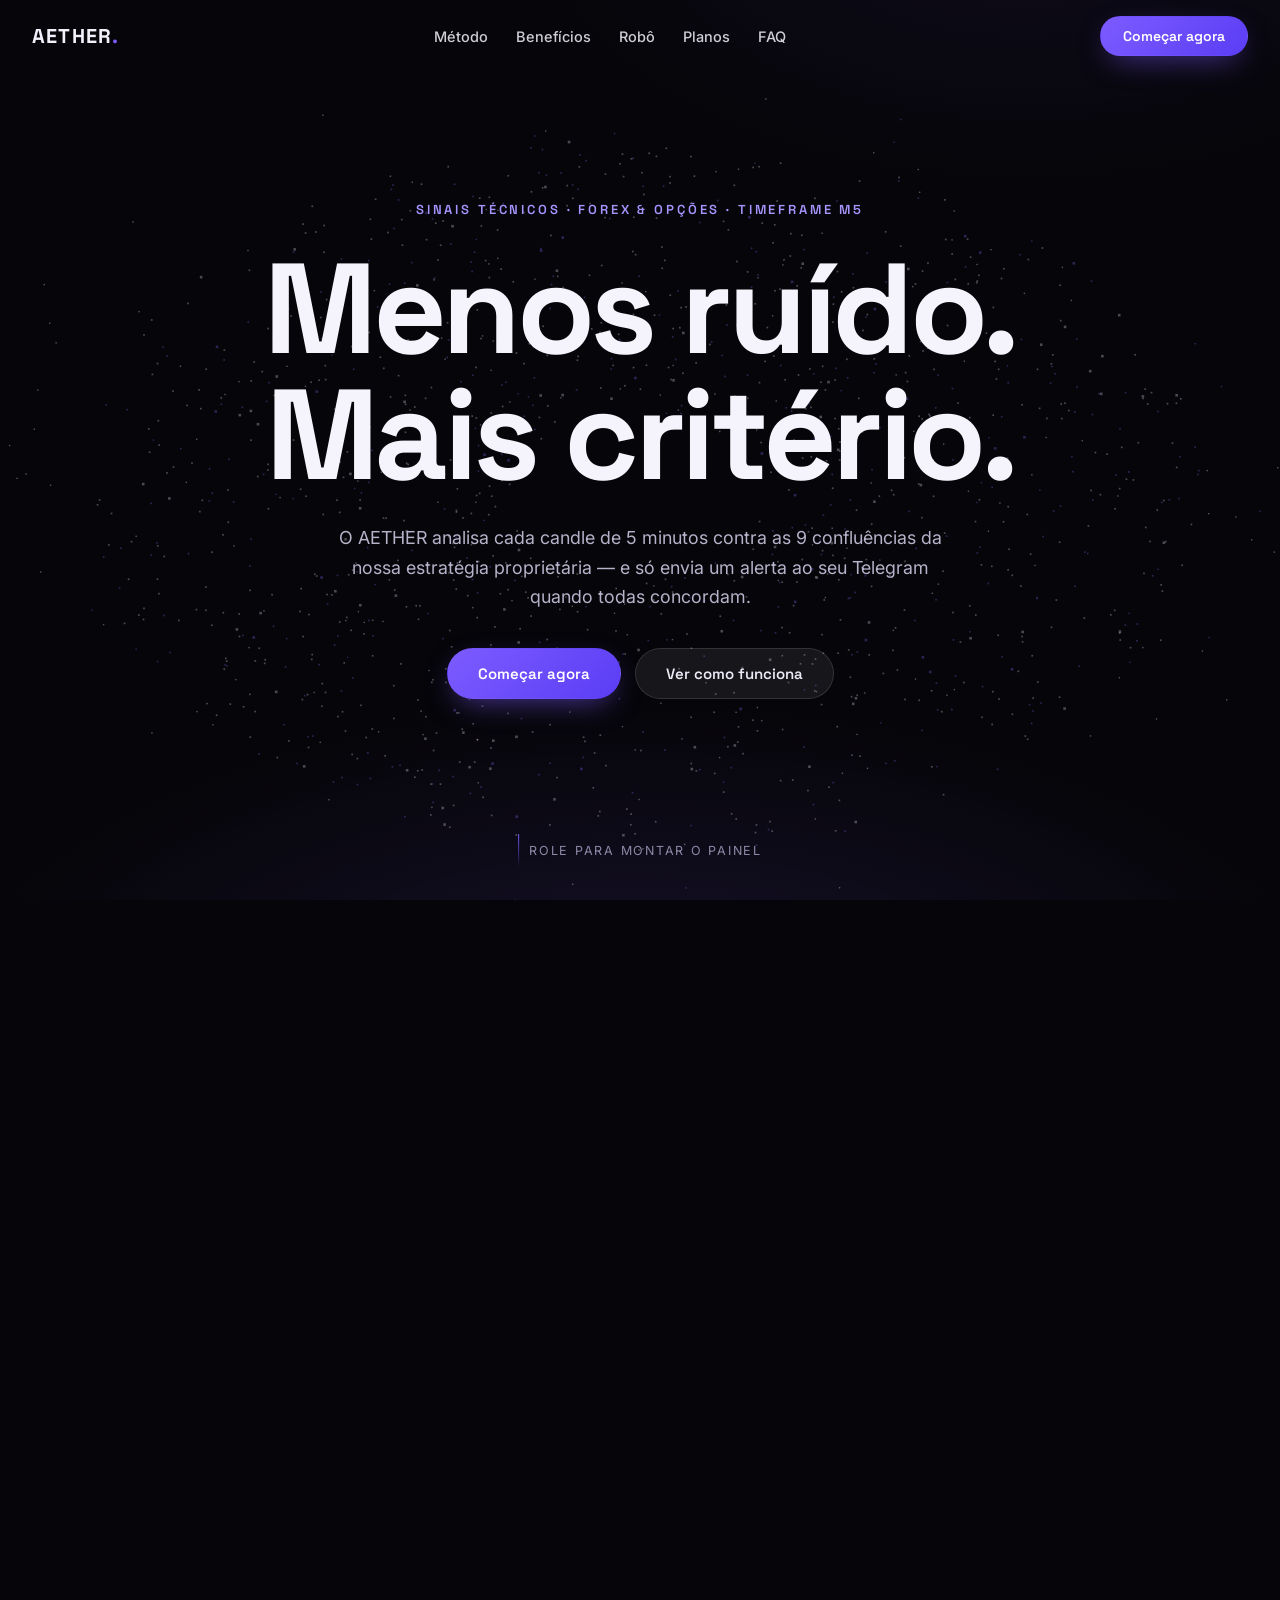
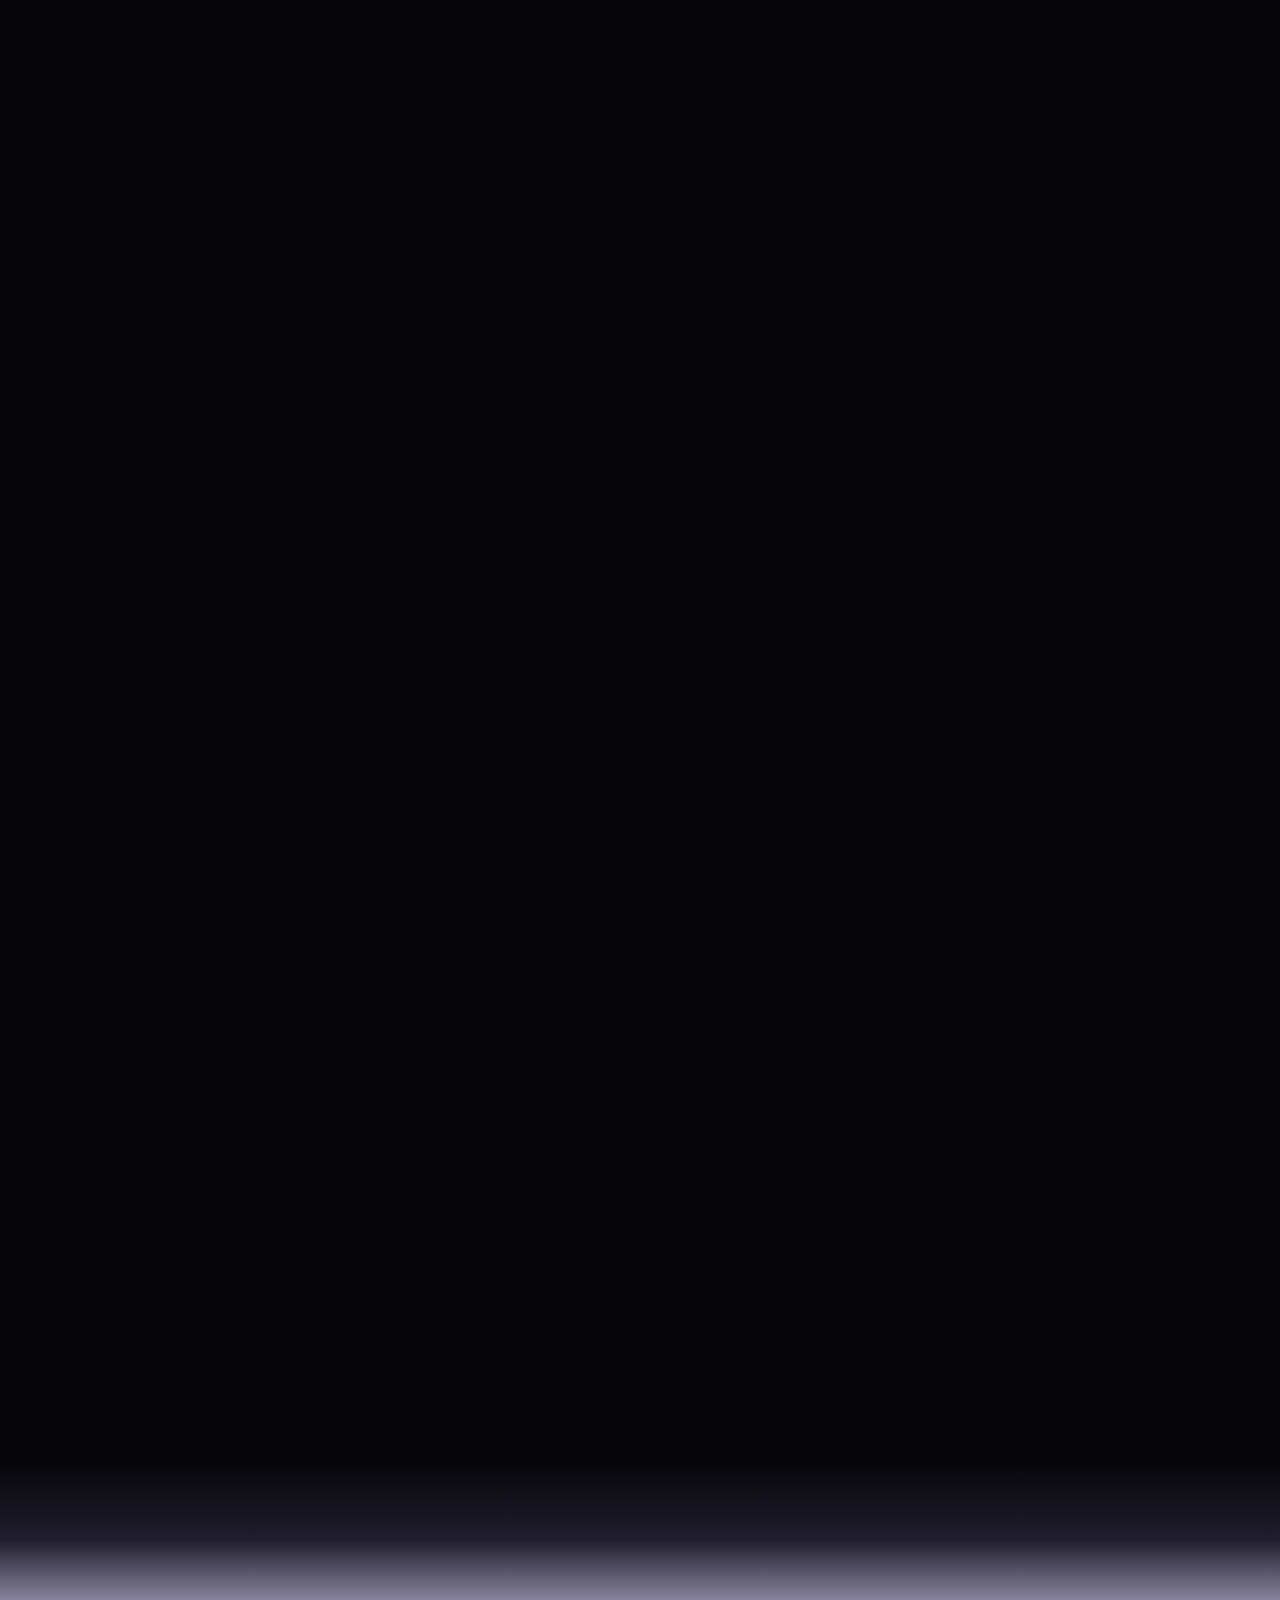
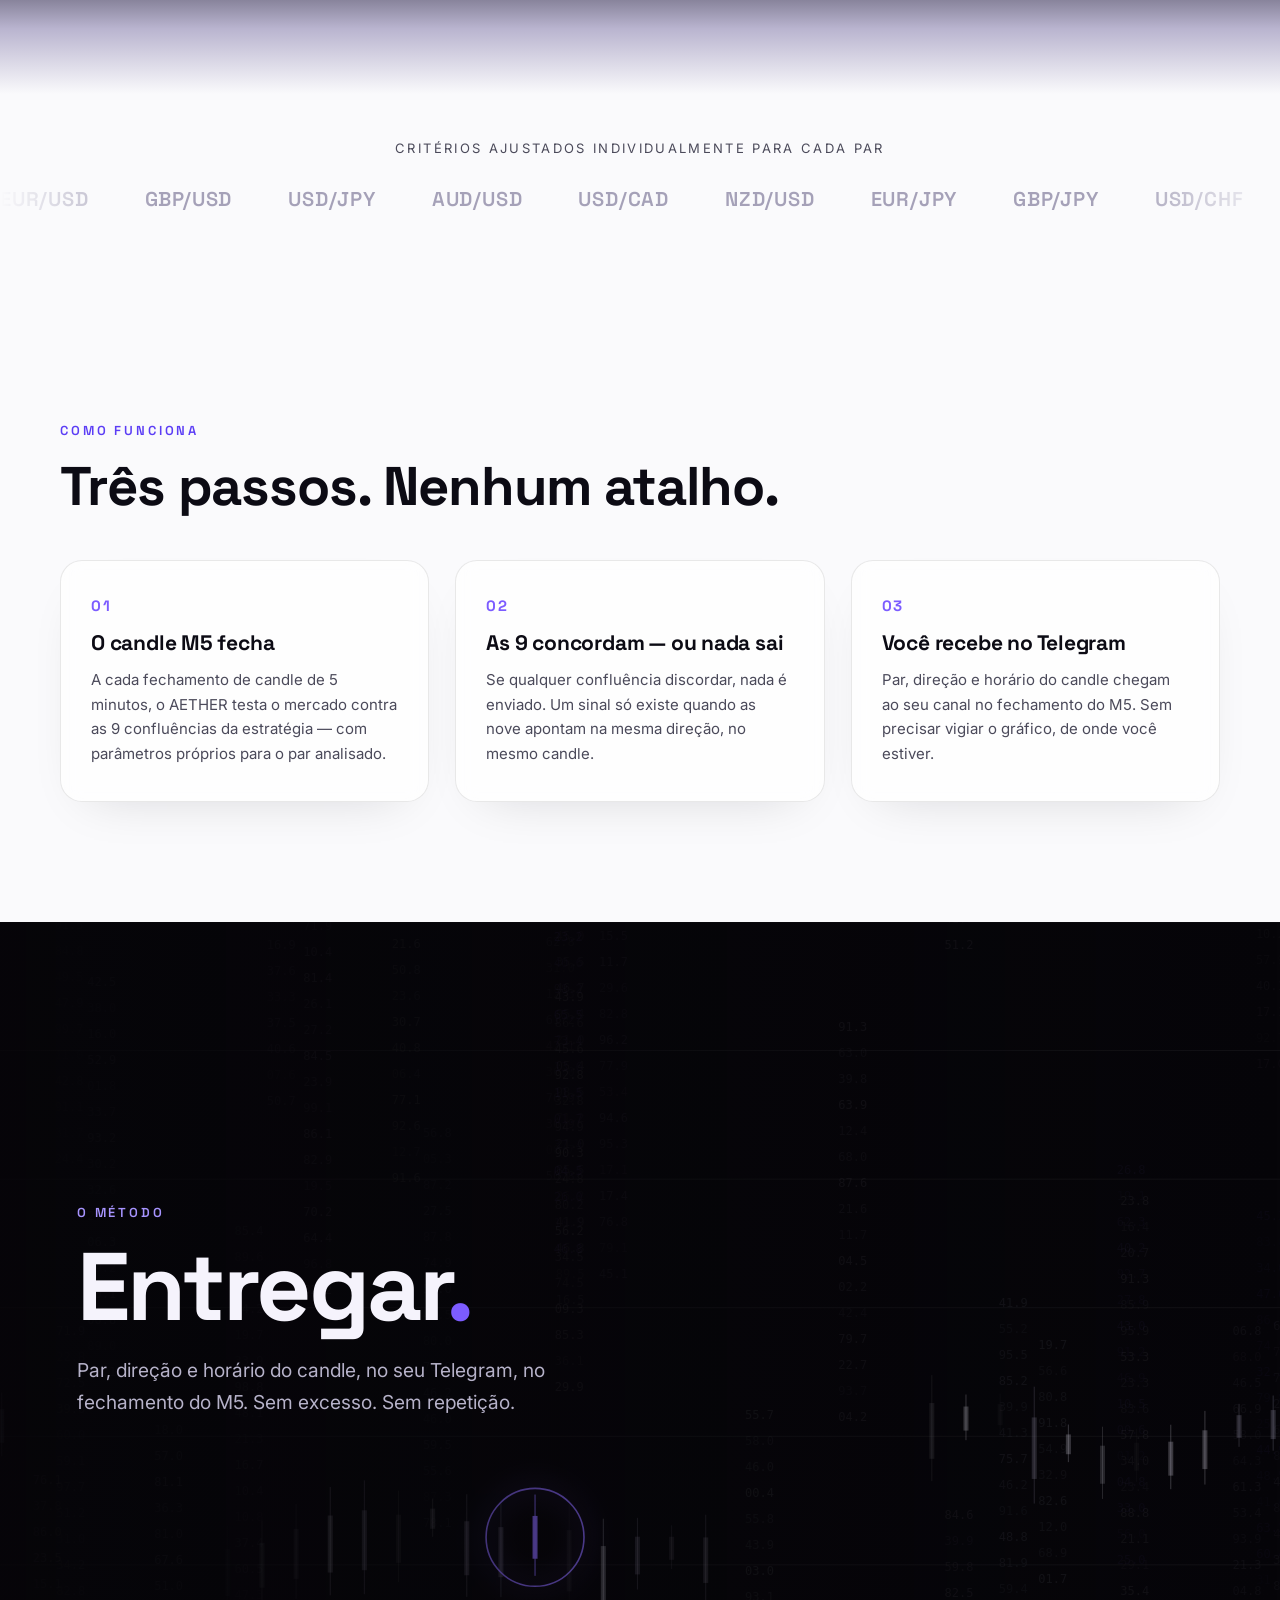
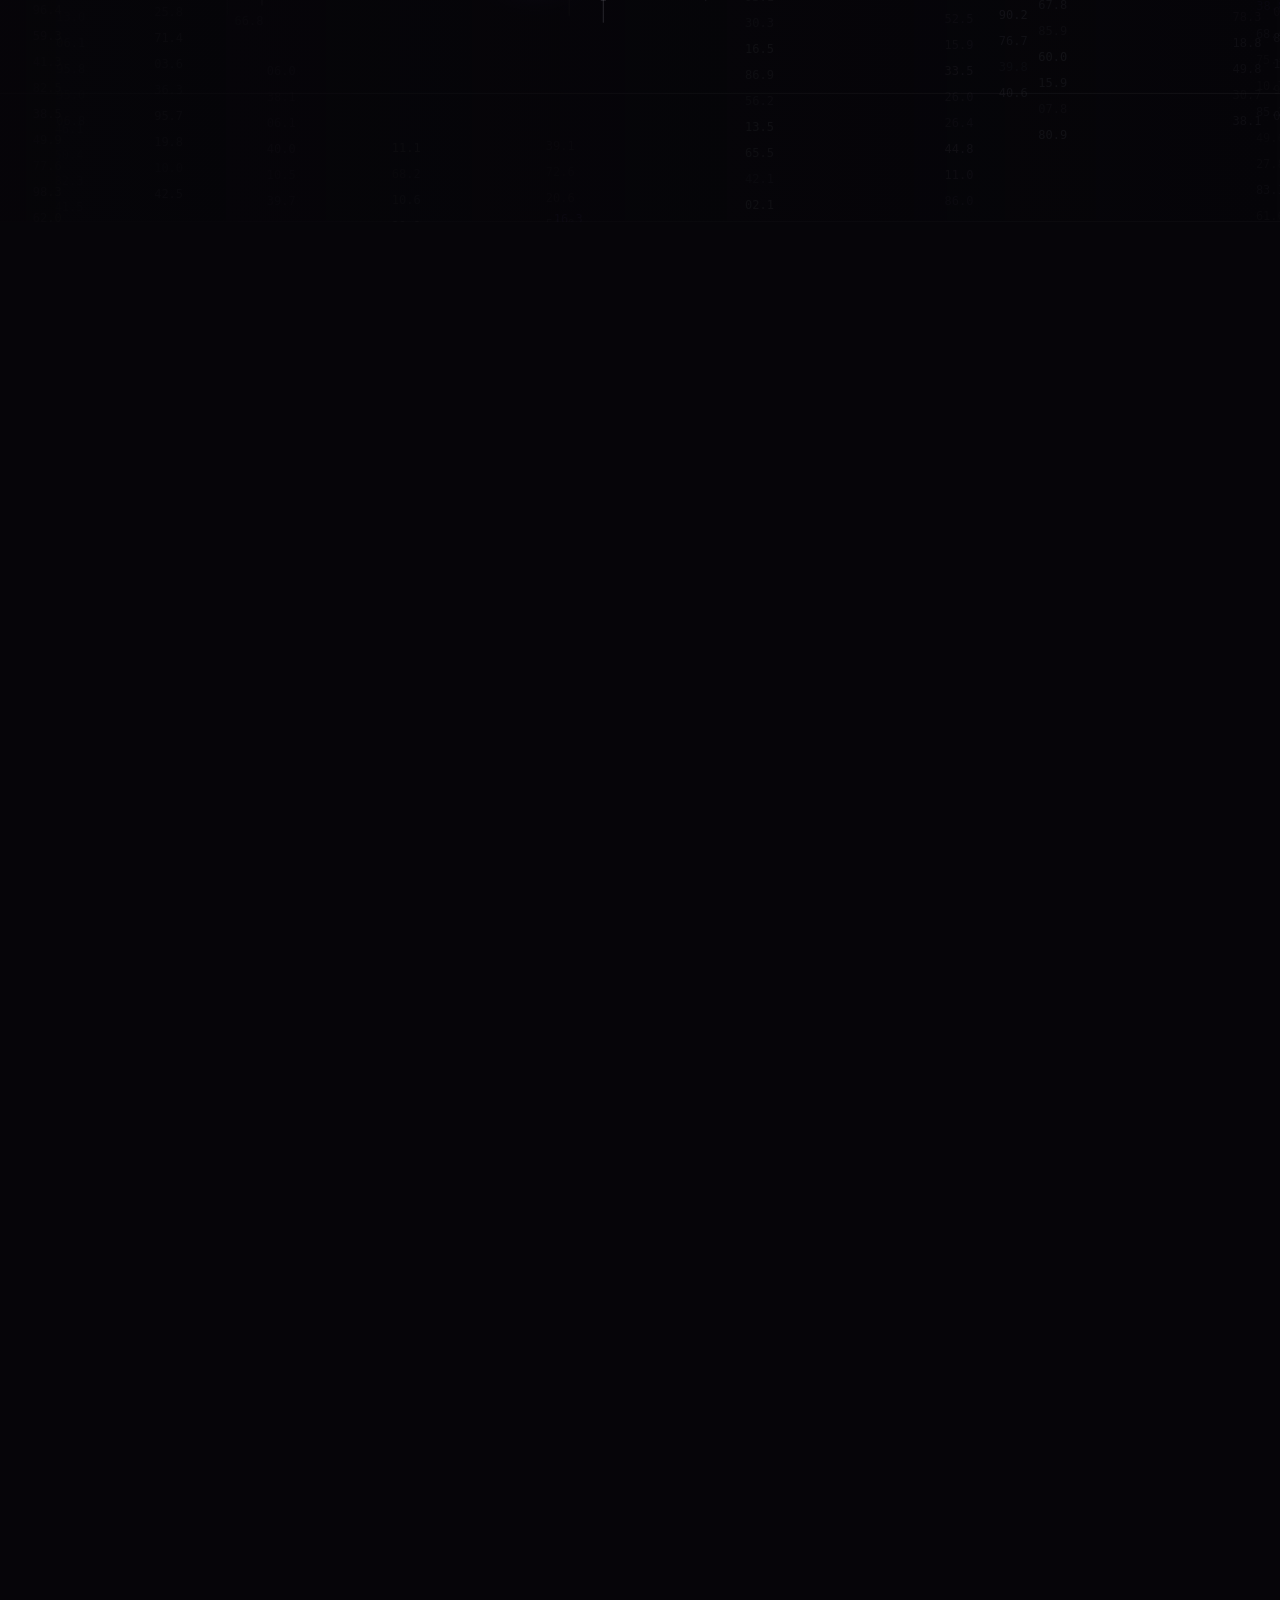
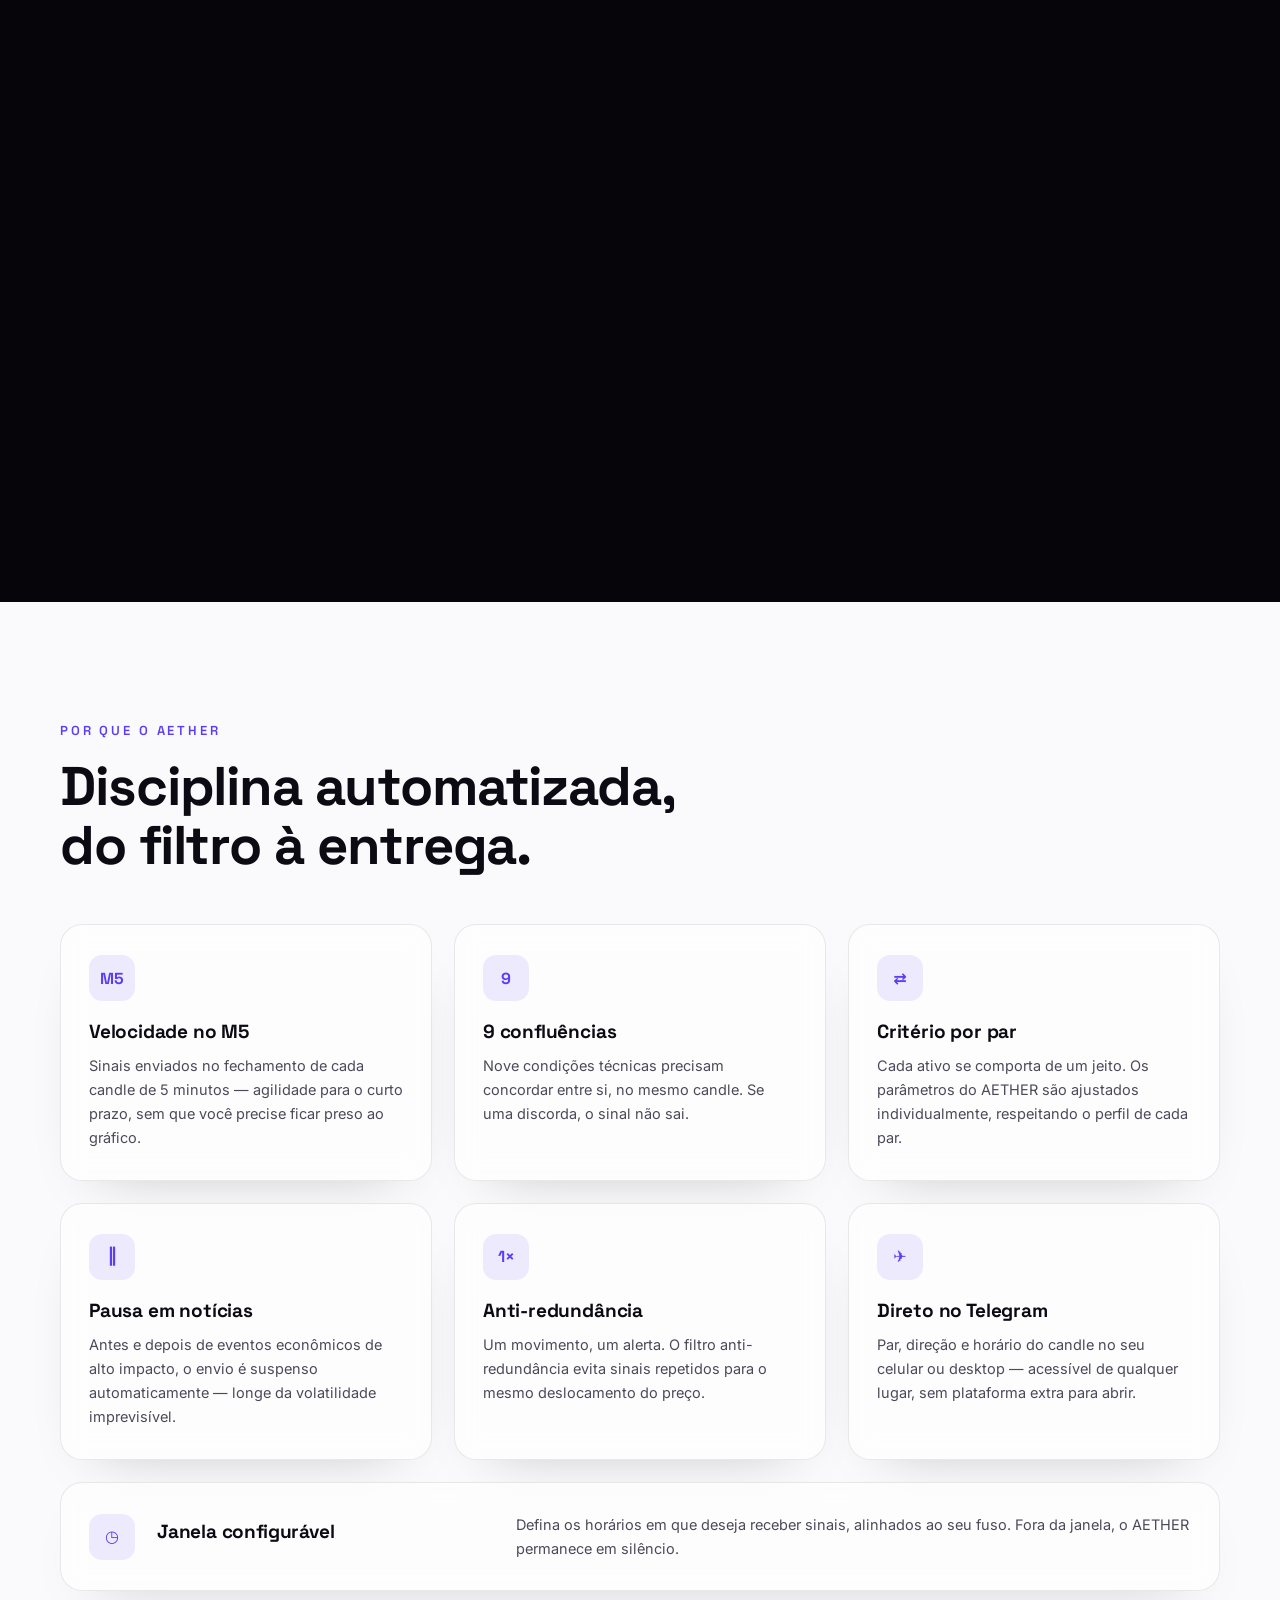
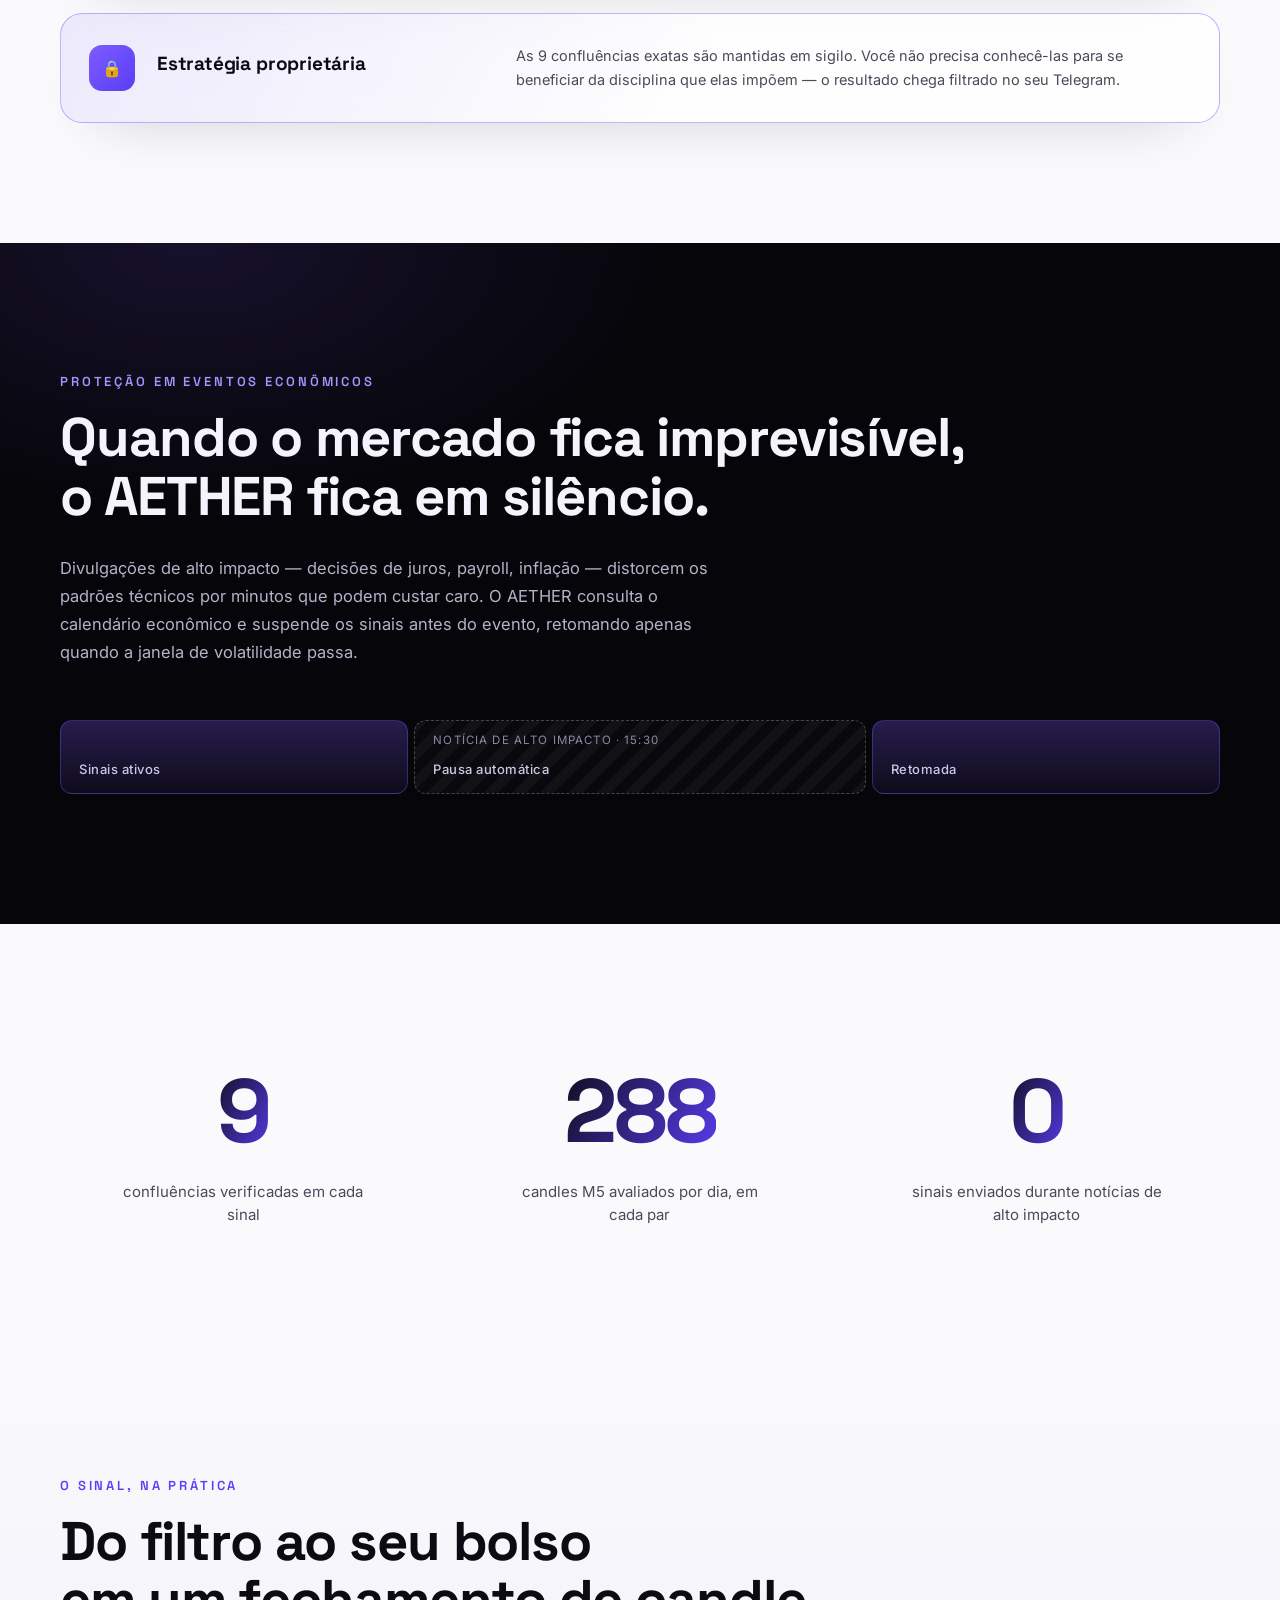
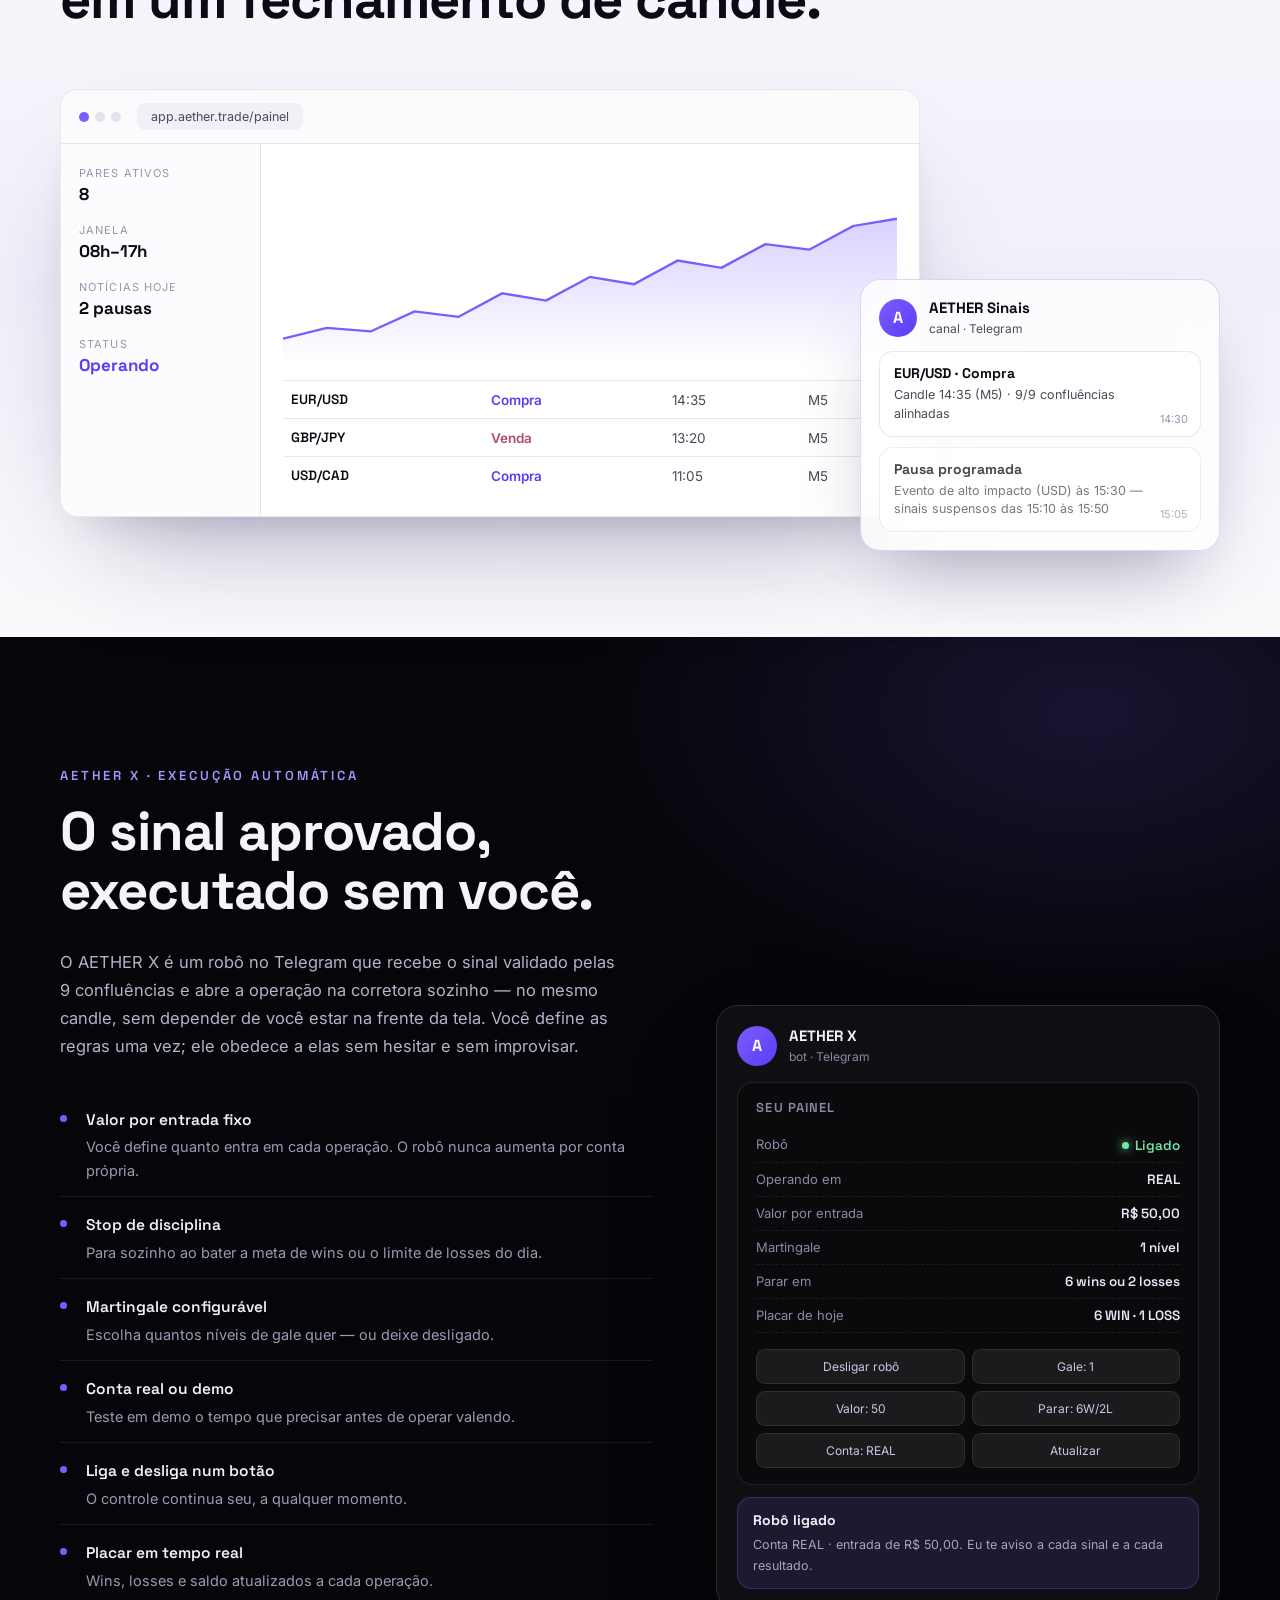
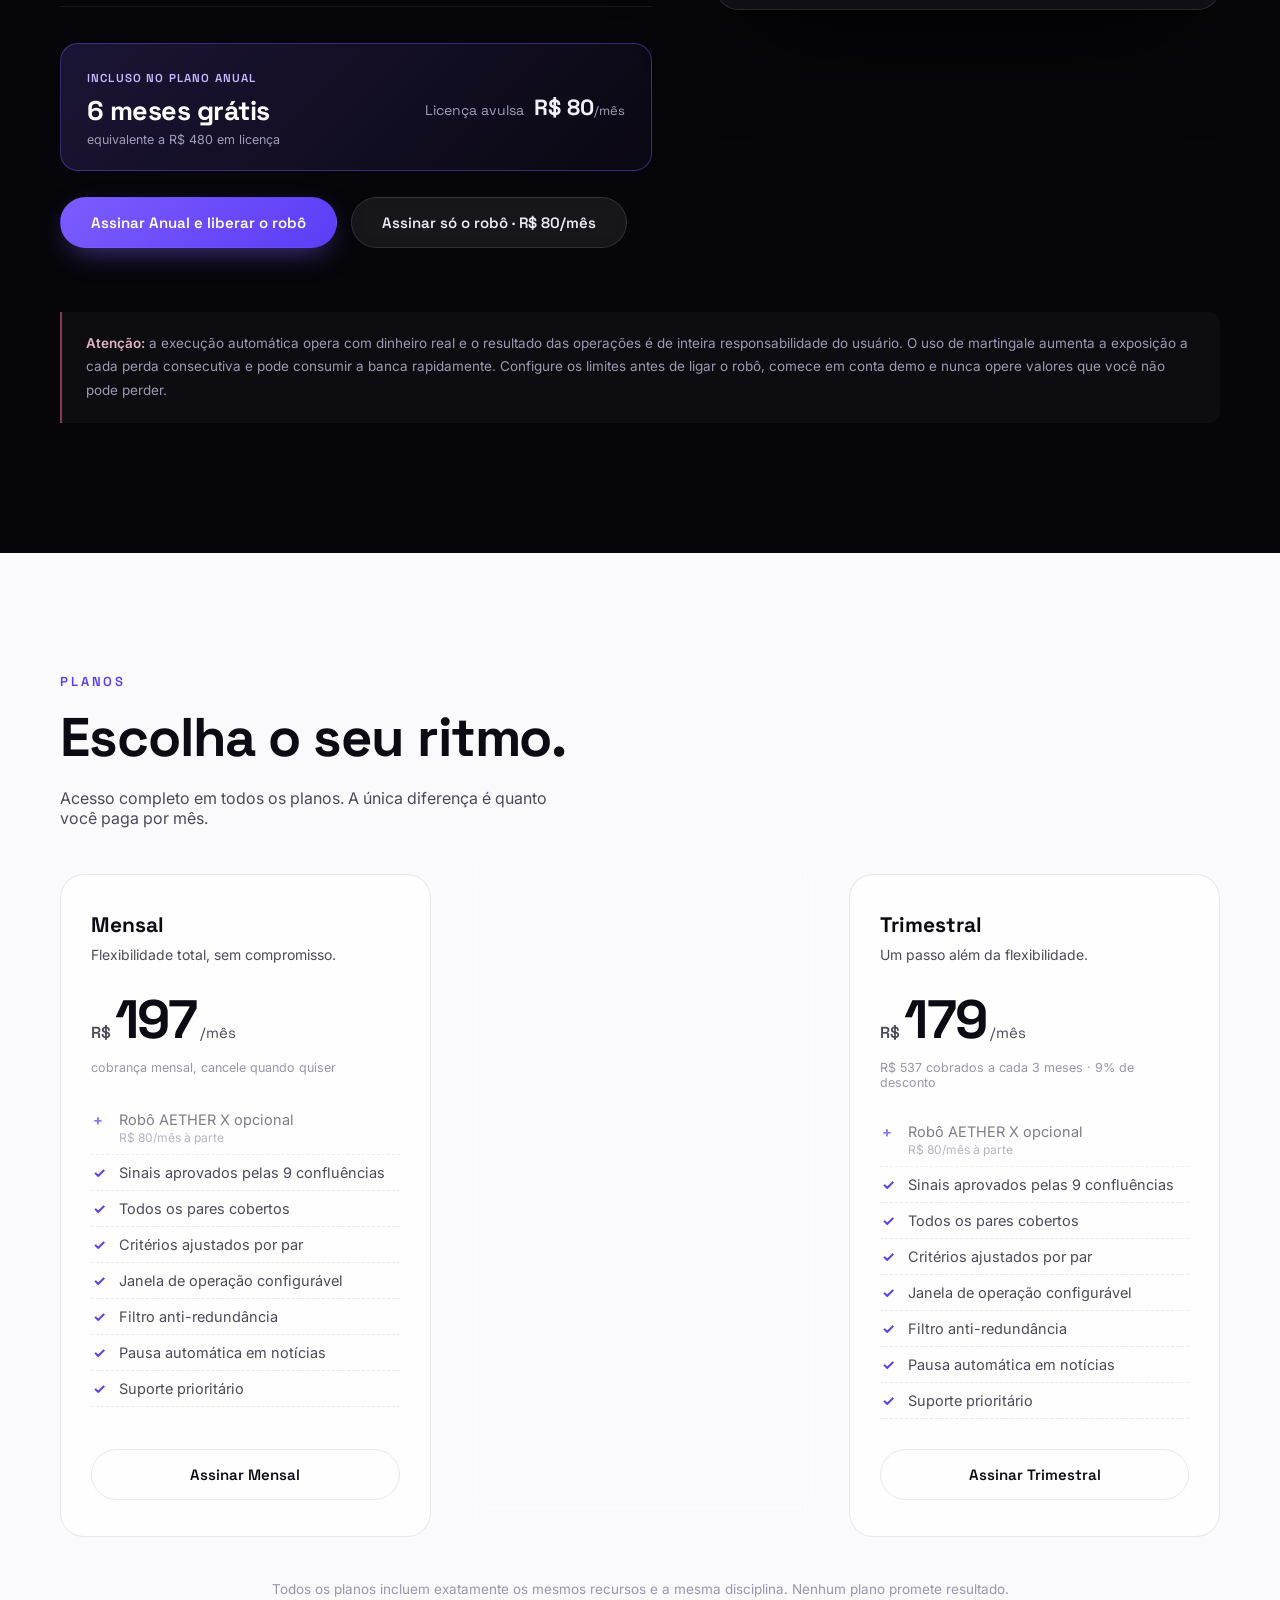
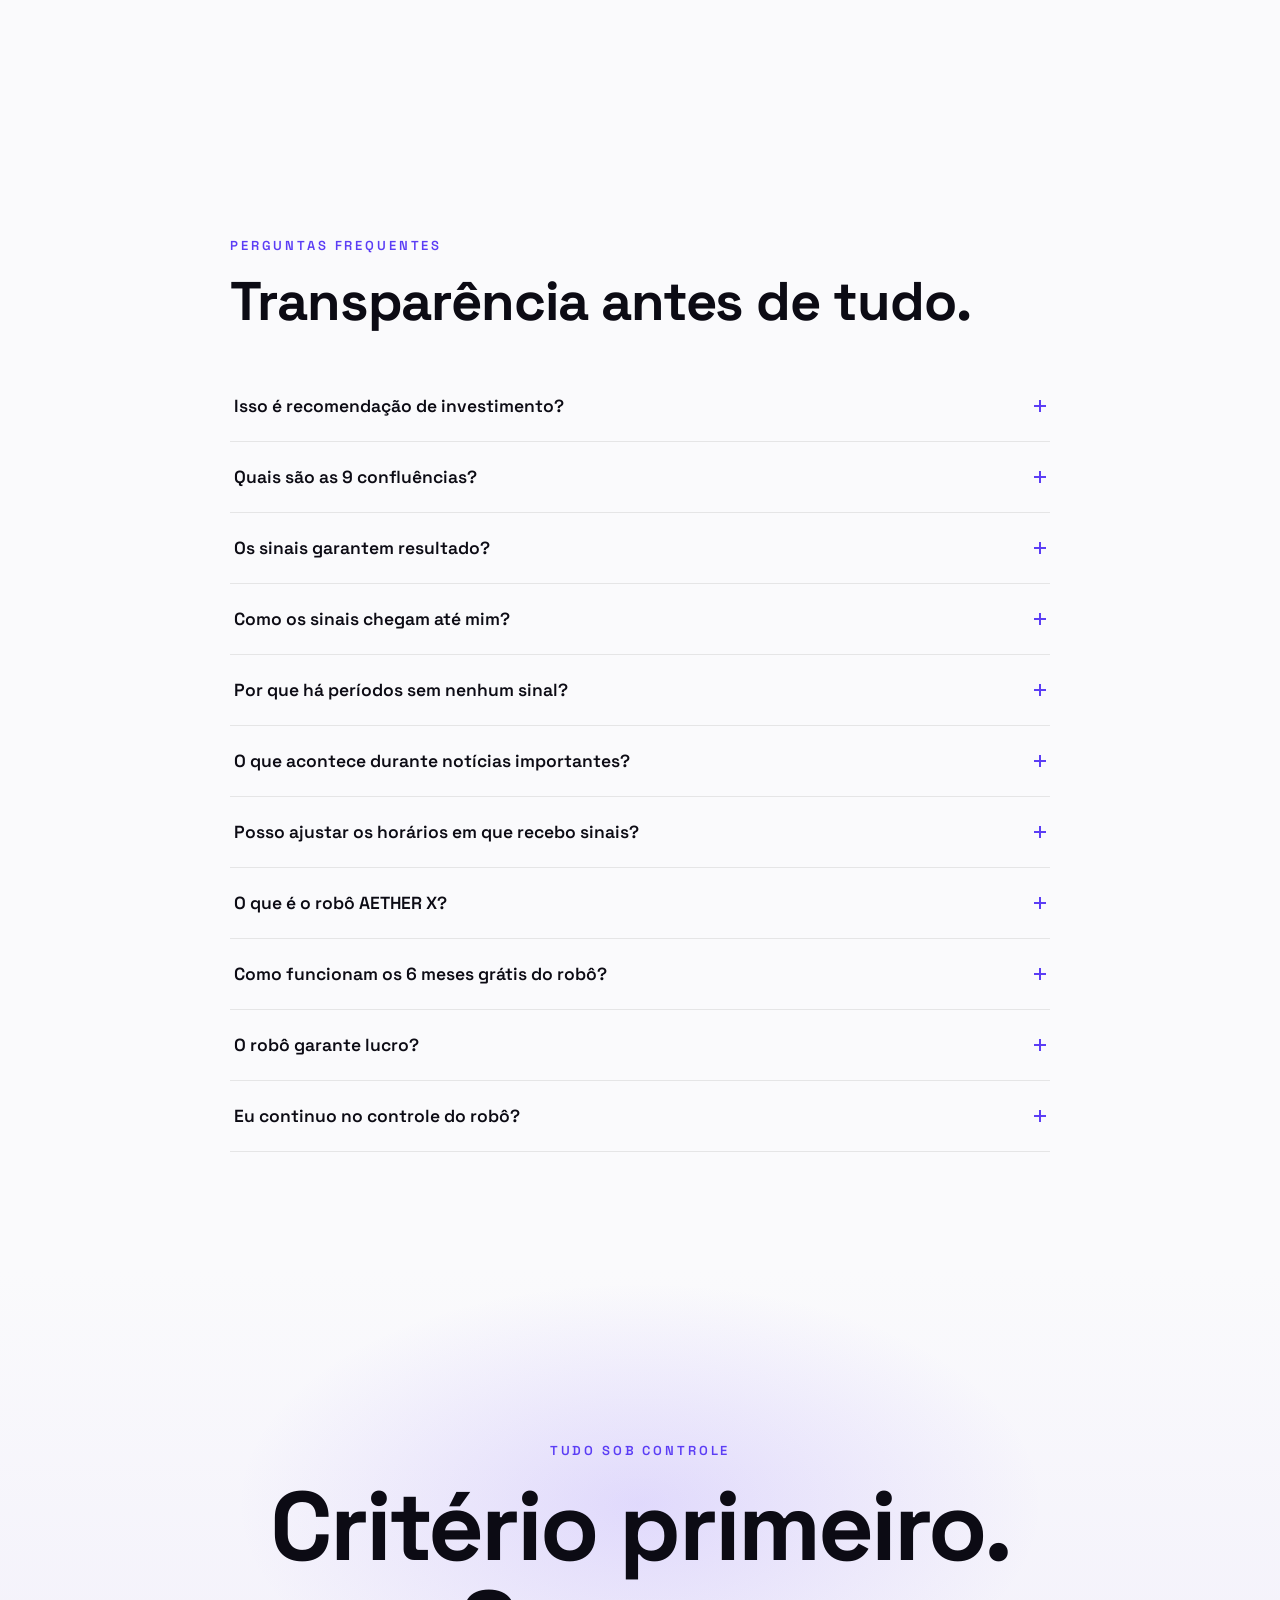
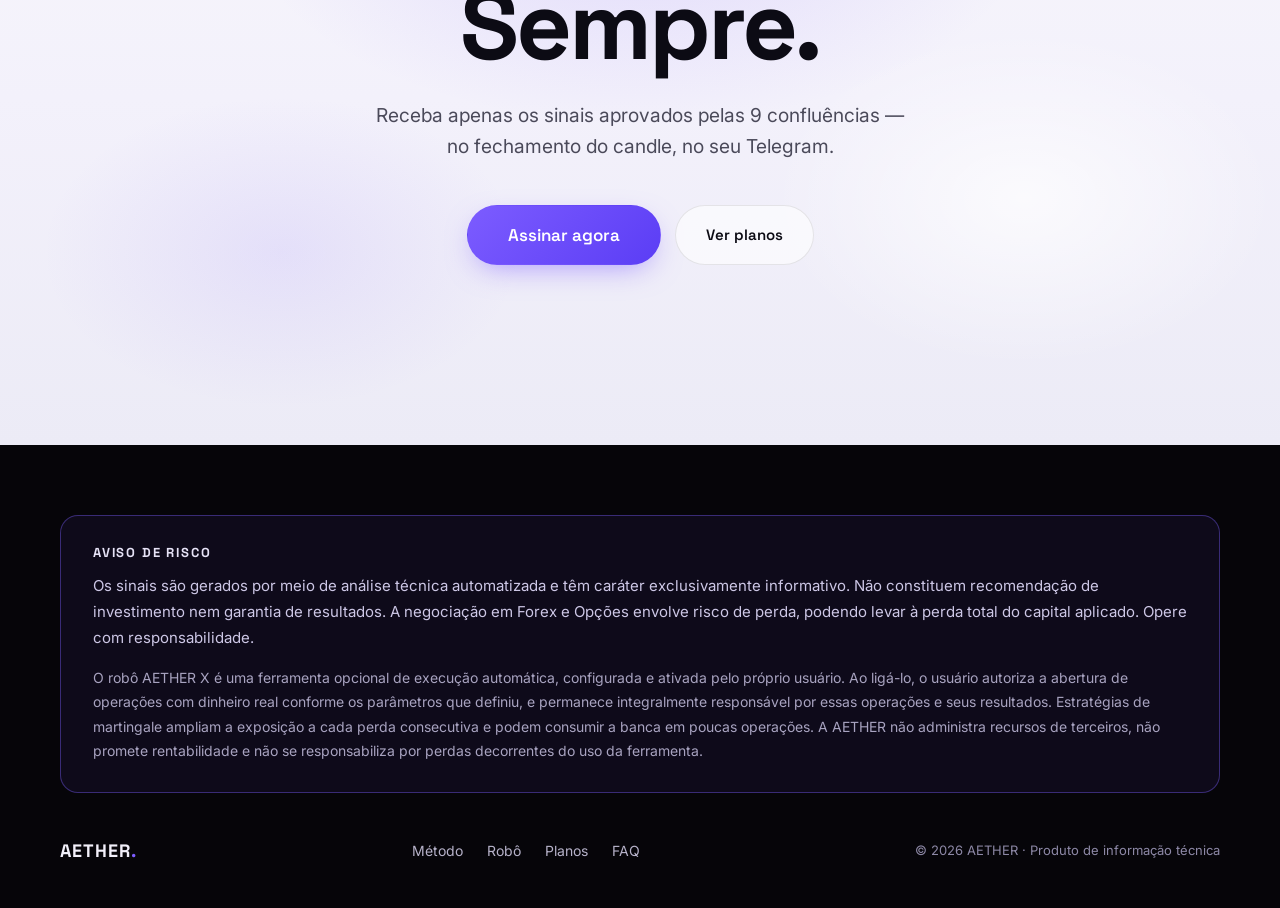
==== commit 9f68e307: "robo: placar 6W/1L, meta de parada 6W/2L e botao de compra avulsa Placar do mockup passa a 6 WIN / 1" ====
--- a/index.html
+++ b/index.html
@@ -269,7 +269,10 @@
           </div>
           <p class="robot__lic">Licença avulsa <b>R$ 80</b><small>/mês</small></p>
         </div>
-        <a class="btn btn--primary fx" href="https://pay.finaliza.shop/pl/1ffd0b5468">Assinar Anual e liberar o robô</a>
+        <div class="robot__actions fx">
+          <a class="btn btn--primary" href="https://pay.finaliza.shop/pl/1ffd0b5468">Assinar Anual e liberar o robô</a>
+          <a class="btn btn--ghost" href="https://pay.finaliza.shop/pl/d04b17d3cb">Assinar só o robô · R$ 80/mês</a>
+        </div>
       </div>
 
       <div class="robot__stage fx">
@@ -285,14 +288,14 @@
               <div><dt>Operando em</dt><dd>REAL</dd></div>
               <div><dt>Valor por entrada</dt><dd>R$ 50,00</dd></div>
               <div><dt>Martingale</dt><dd>1 nível</dd></div>
-              <div><dt>Parar em</dt><dd>3 wins ou 2 losses</dd></div>
-              <div><dt>Placar de hoje</dt><dd>2 WIN · 1 LOSS</dd></div>
+              <div><dt>Parar em</dt><dd>6 wins ou 2 losses</dd></div>
+              <div><dt>Placar de hoje</dt><dd>6 WIN · 1 LOSS</dd></div>
             </dl>
             <div class="bot__keys" aria-hidden="true">
               <span>Desligar robô</span>
               <span>Gale: 1</span>
               <span>Valor: 50</span>
-              <span>Parar: 3W/2L</span>
+              <span>Parar: 6W/2L</span>
               <span>Conta: REAL</span>
               <span>Atualizar</span>
             </div>
--- a/css/style.css
+++ b/css/style.css
@@ -432,6 +432,7 @@
 .robot__lic { font-family: var(--font-display); font-size: 14px; color: #a29dba; text-align: right; }
 .robot__lic b { font-size: 22px; color: #f2f0fa; font-weight: 700; margin-left: 6px; }
 .robot__lic small { font-size: 13px; color: #a29dba; }
+.robot__actions { display: flex; gap: 14px; flex-wrap: wrap; }
 .robot__disclaimer {
   margin-top: 64px;
   padding: 20px 24px;
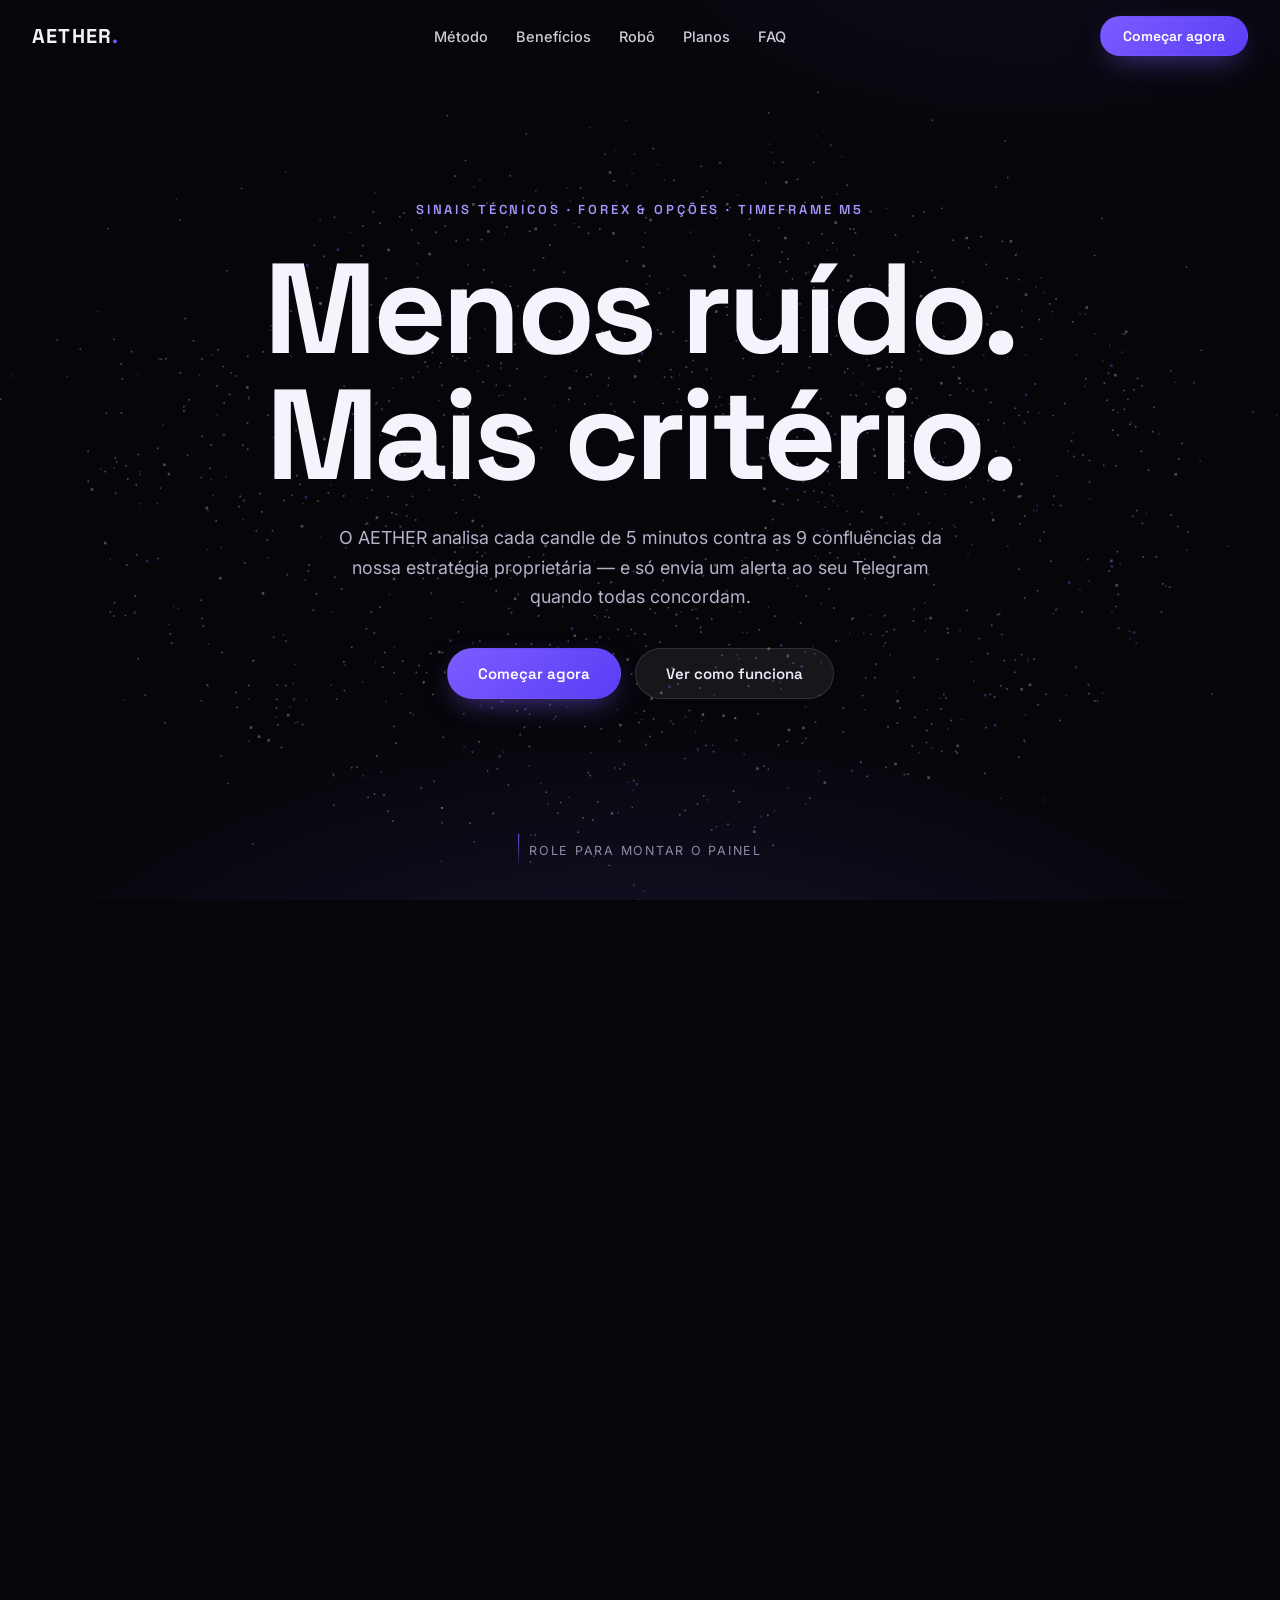
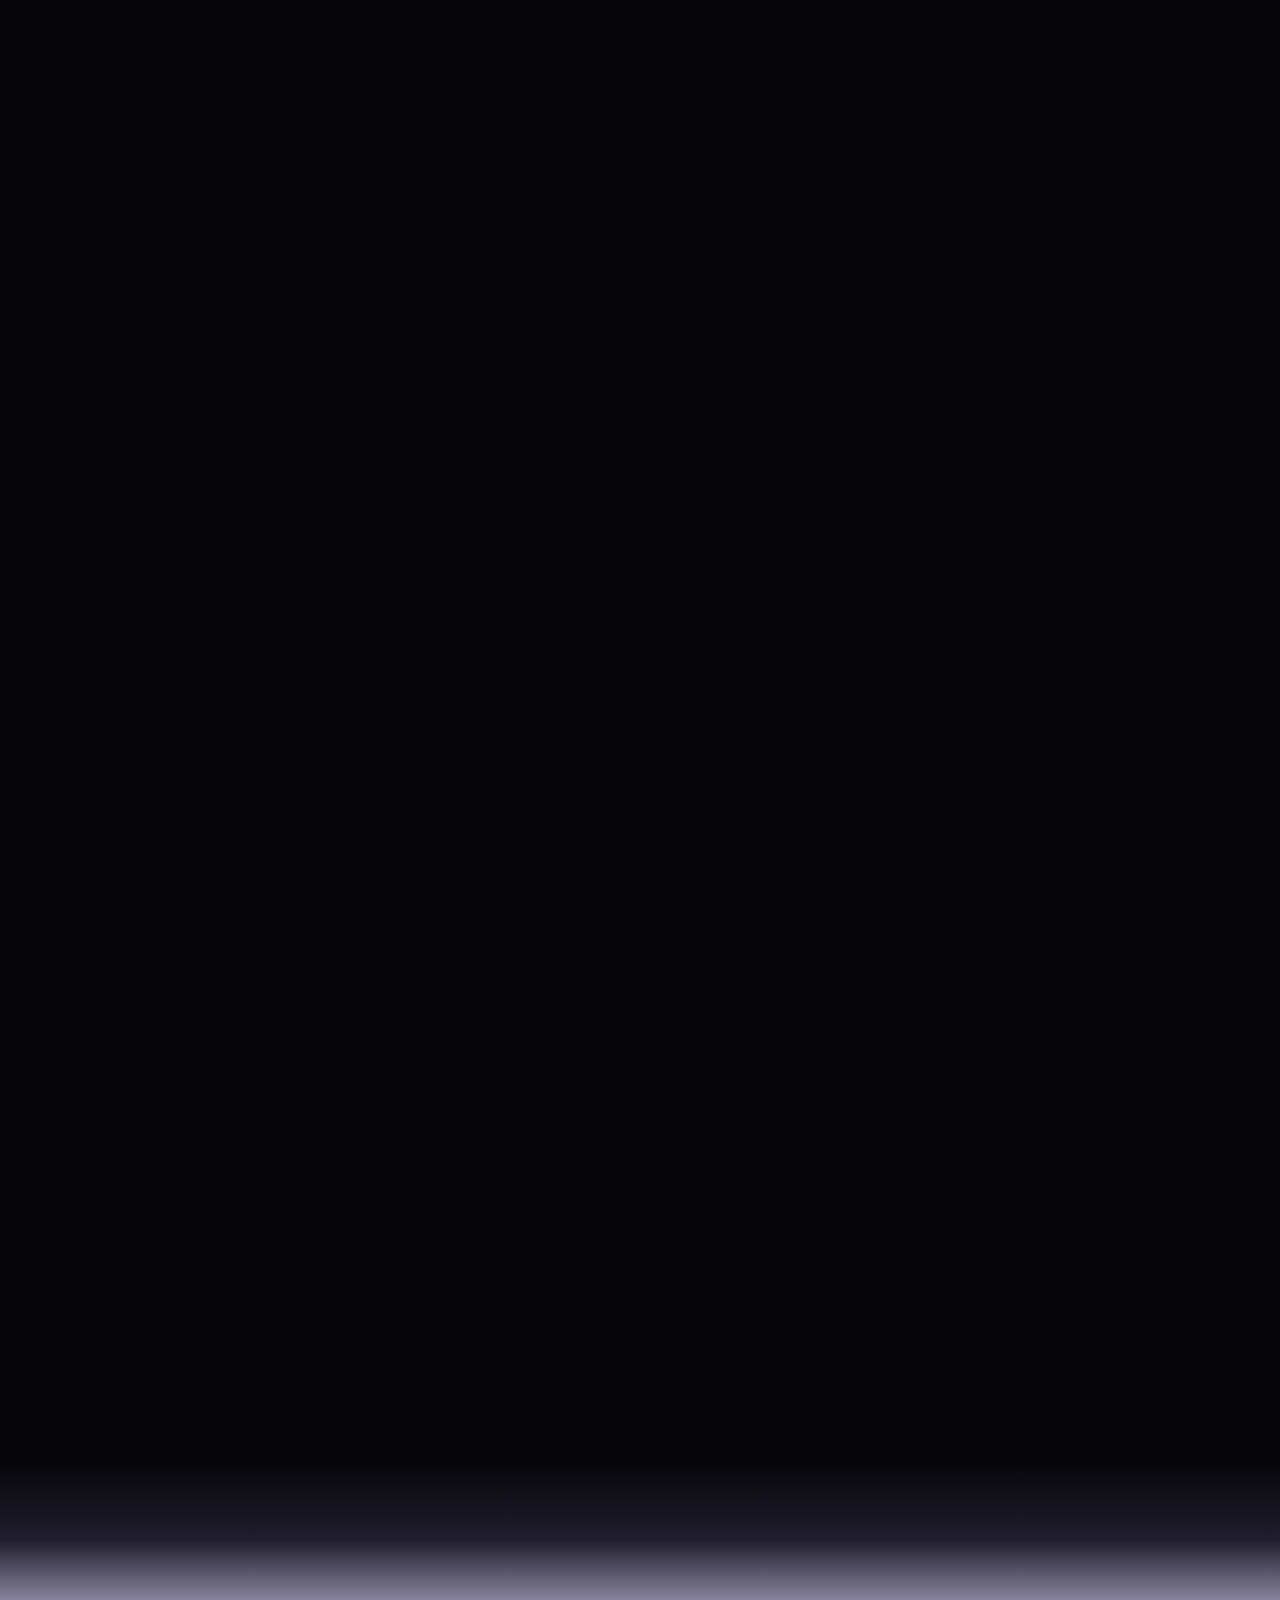
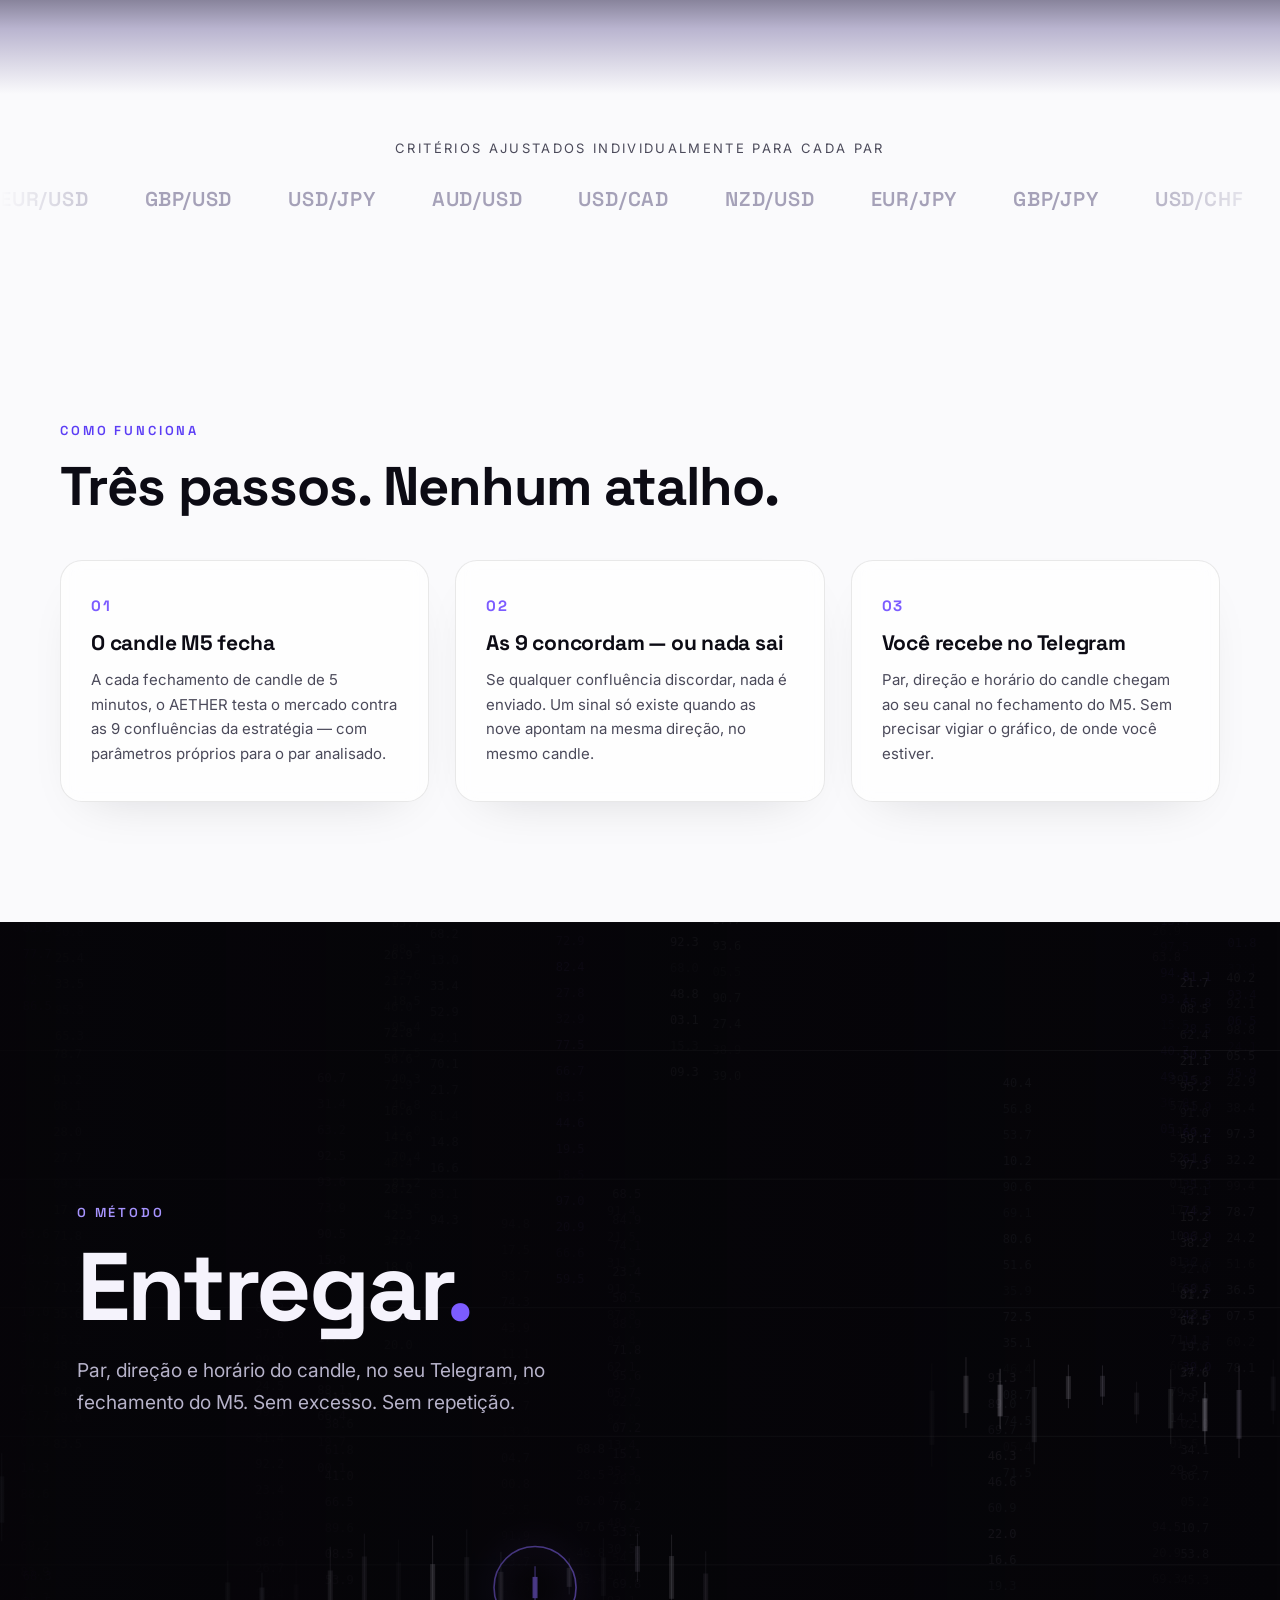
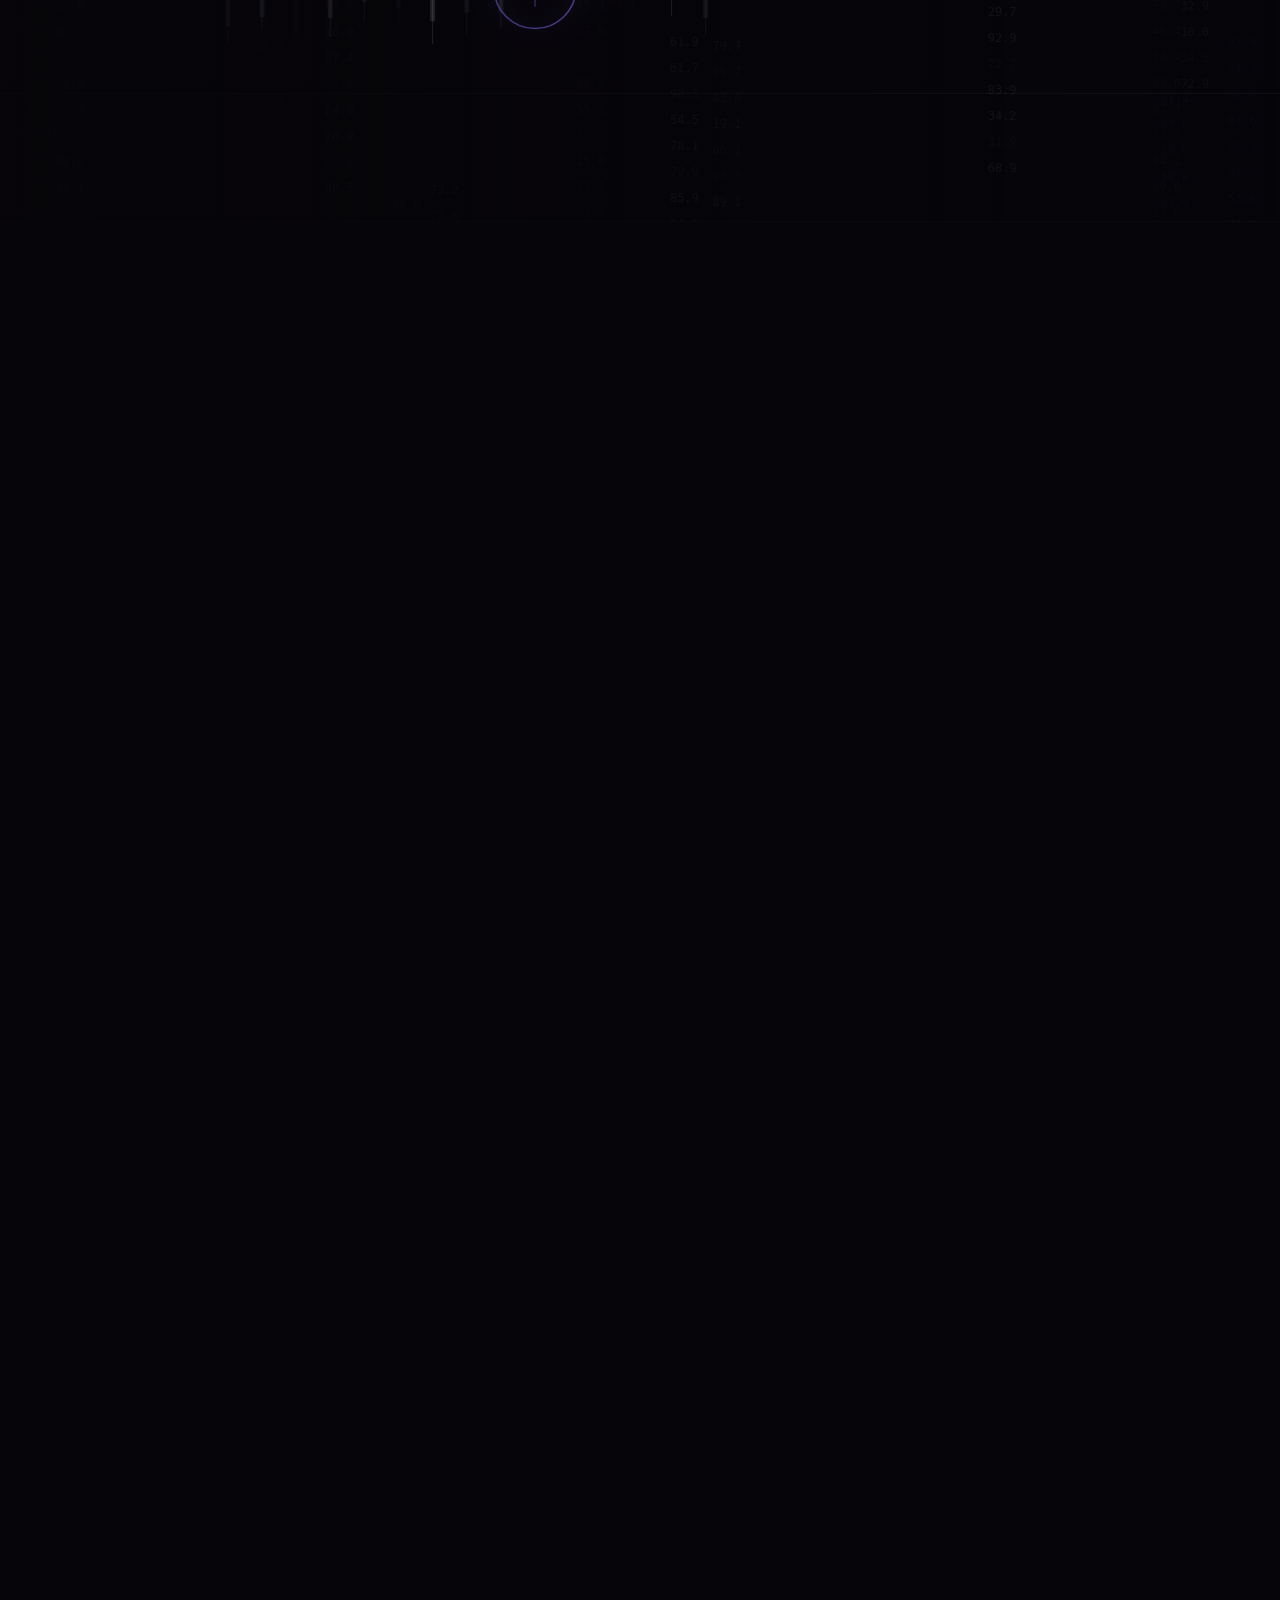
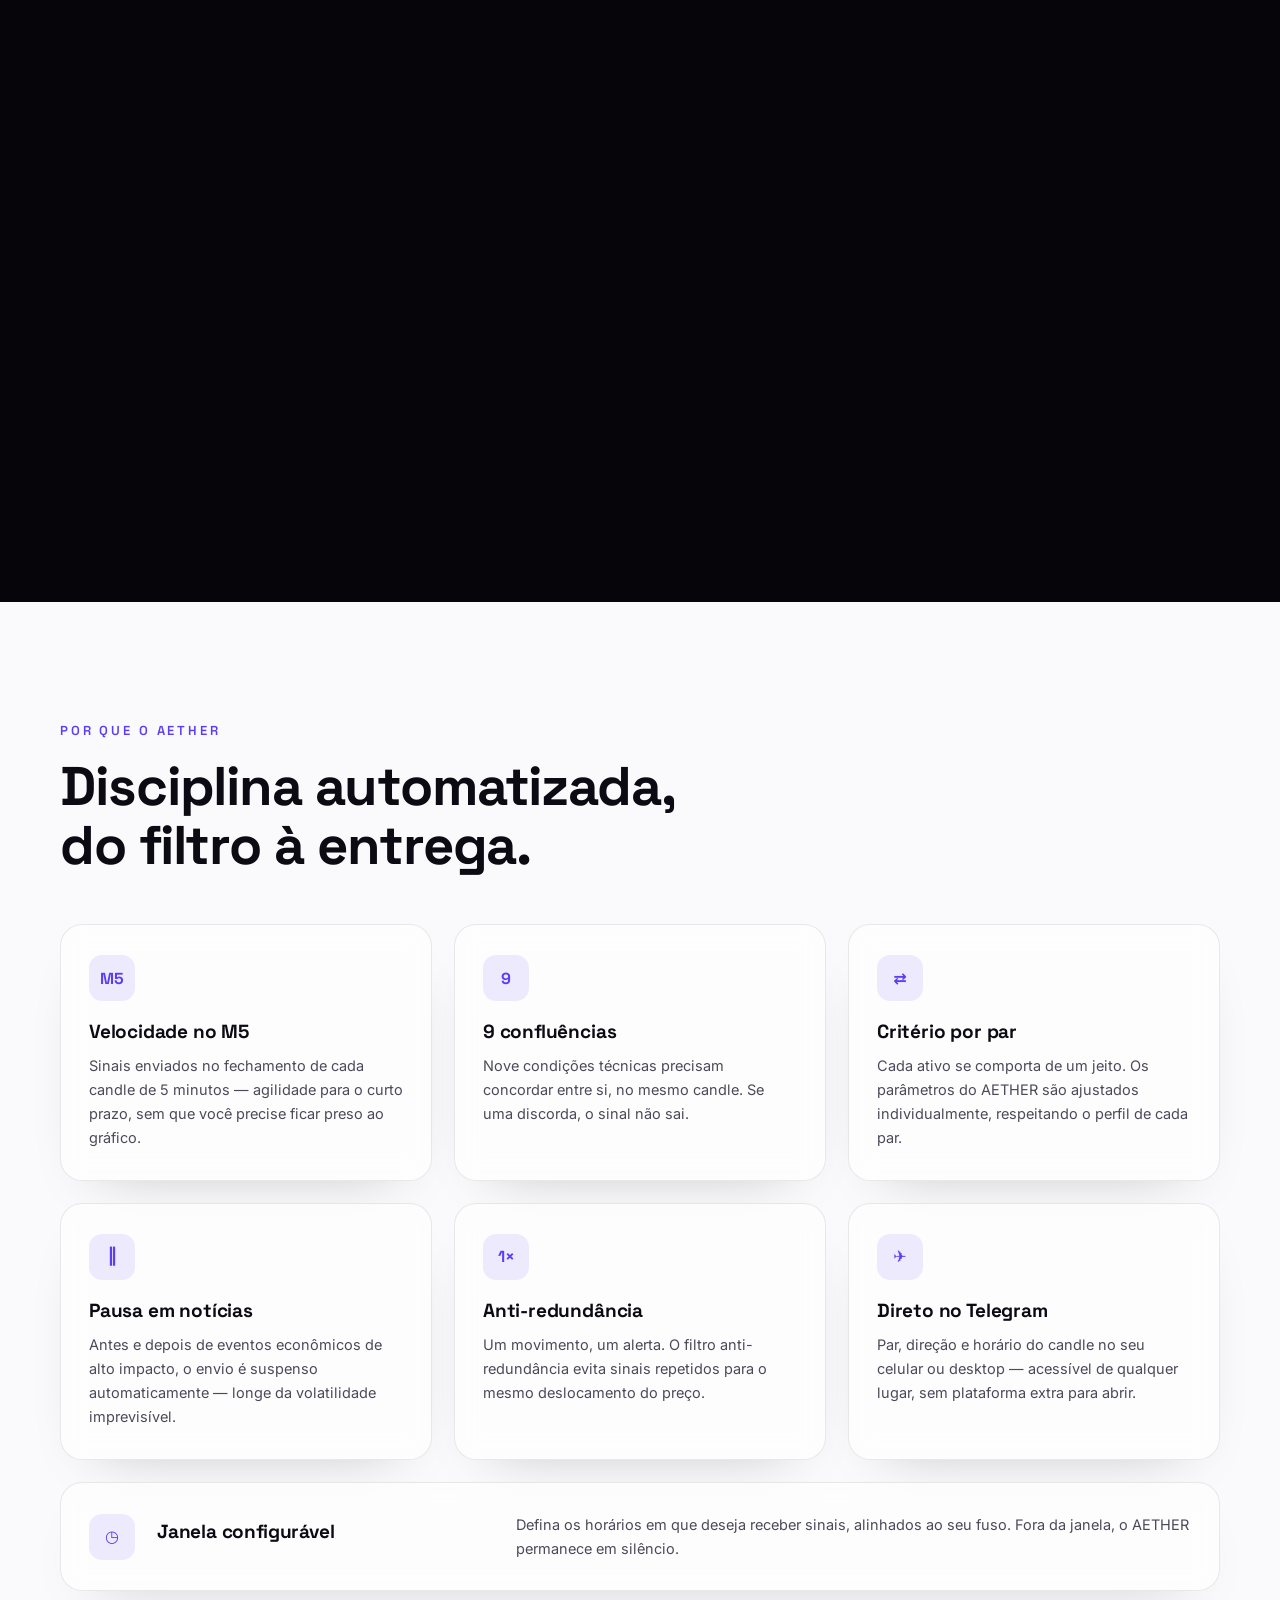
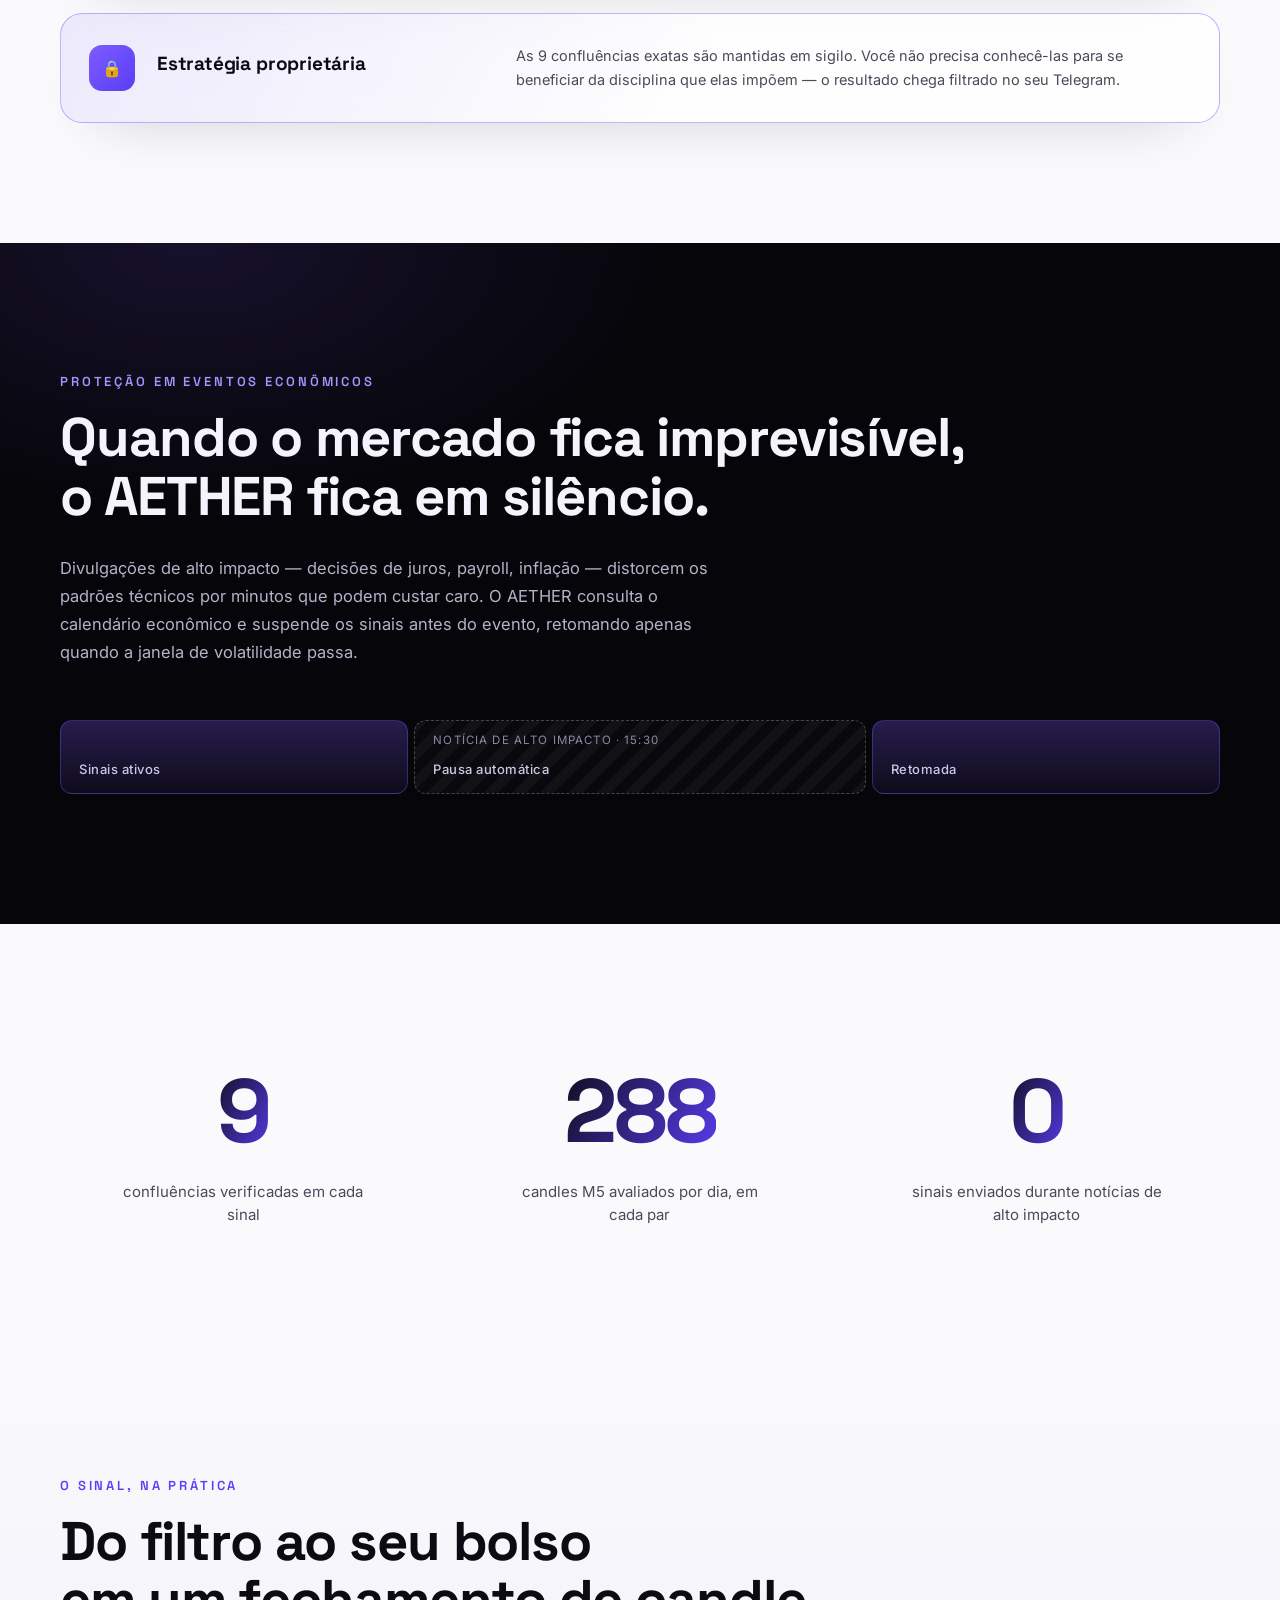
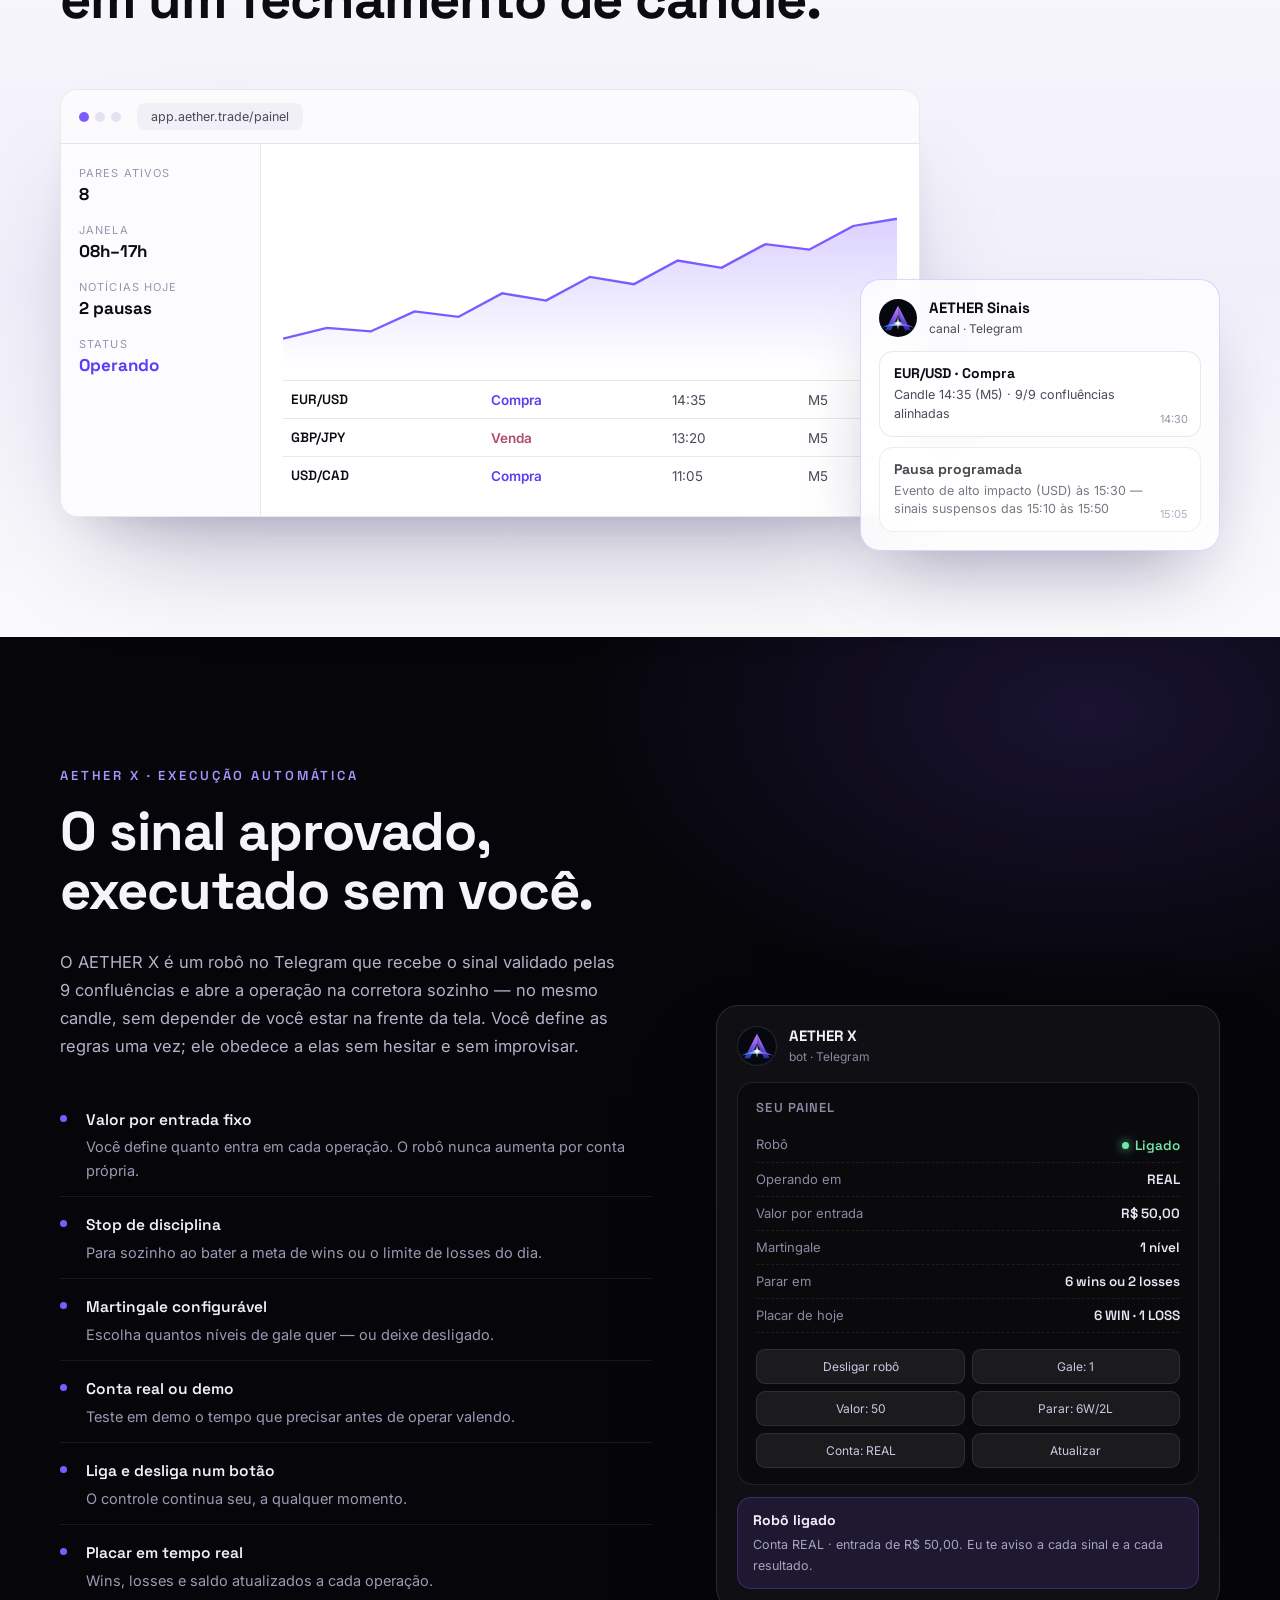
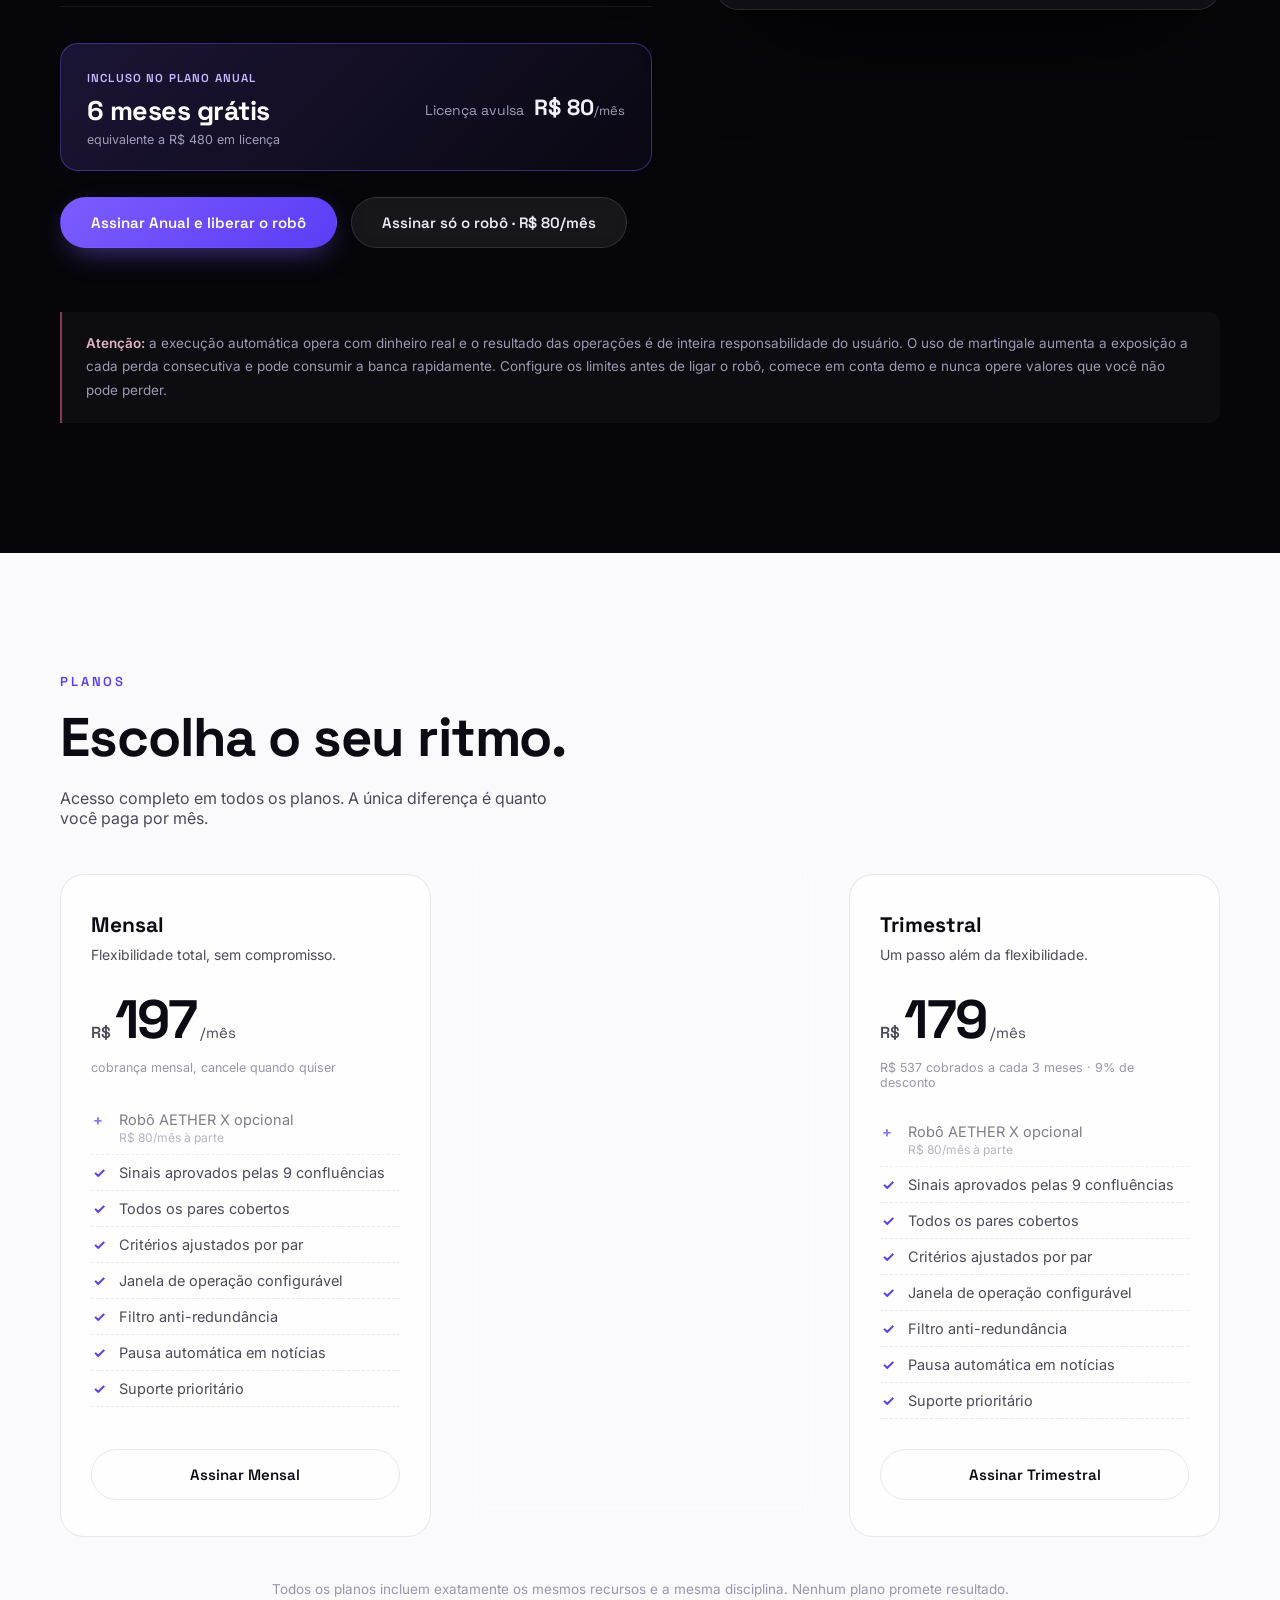
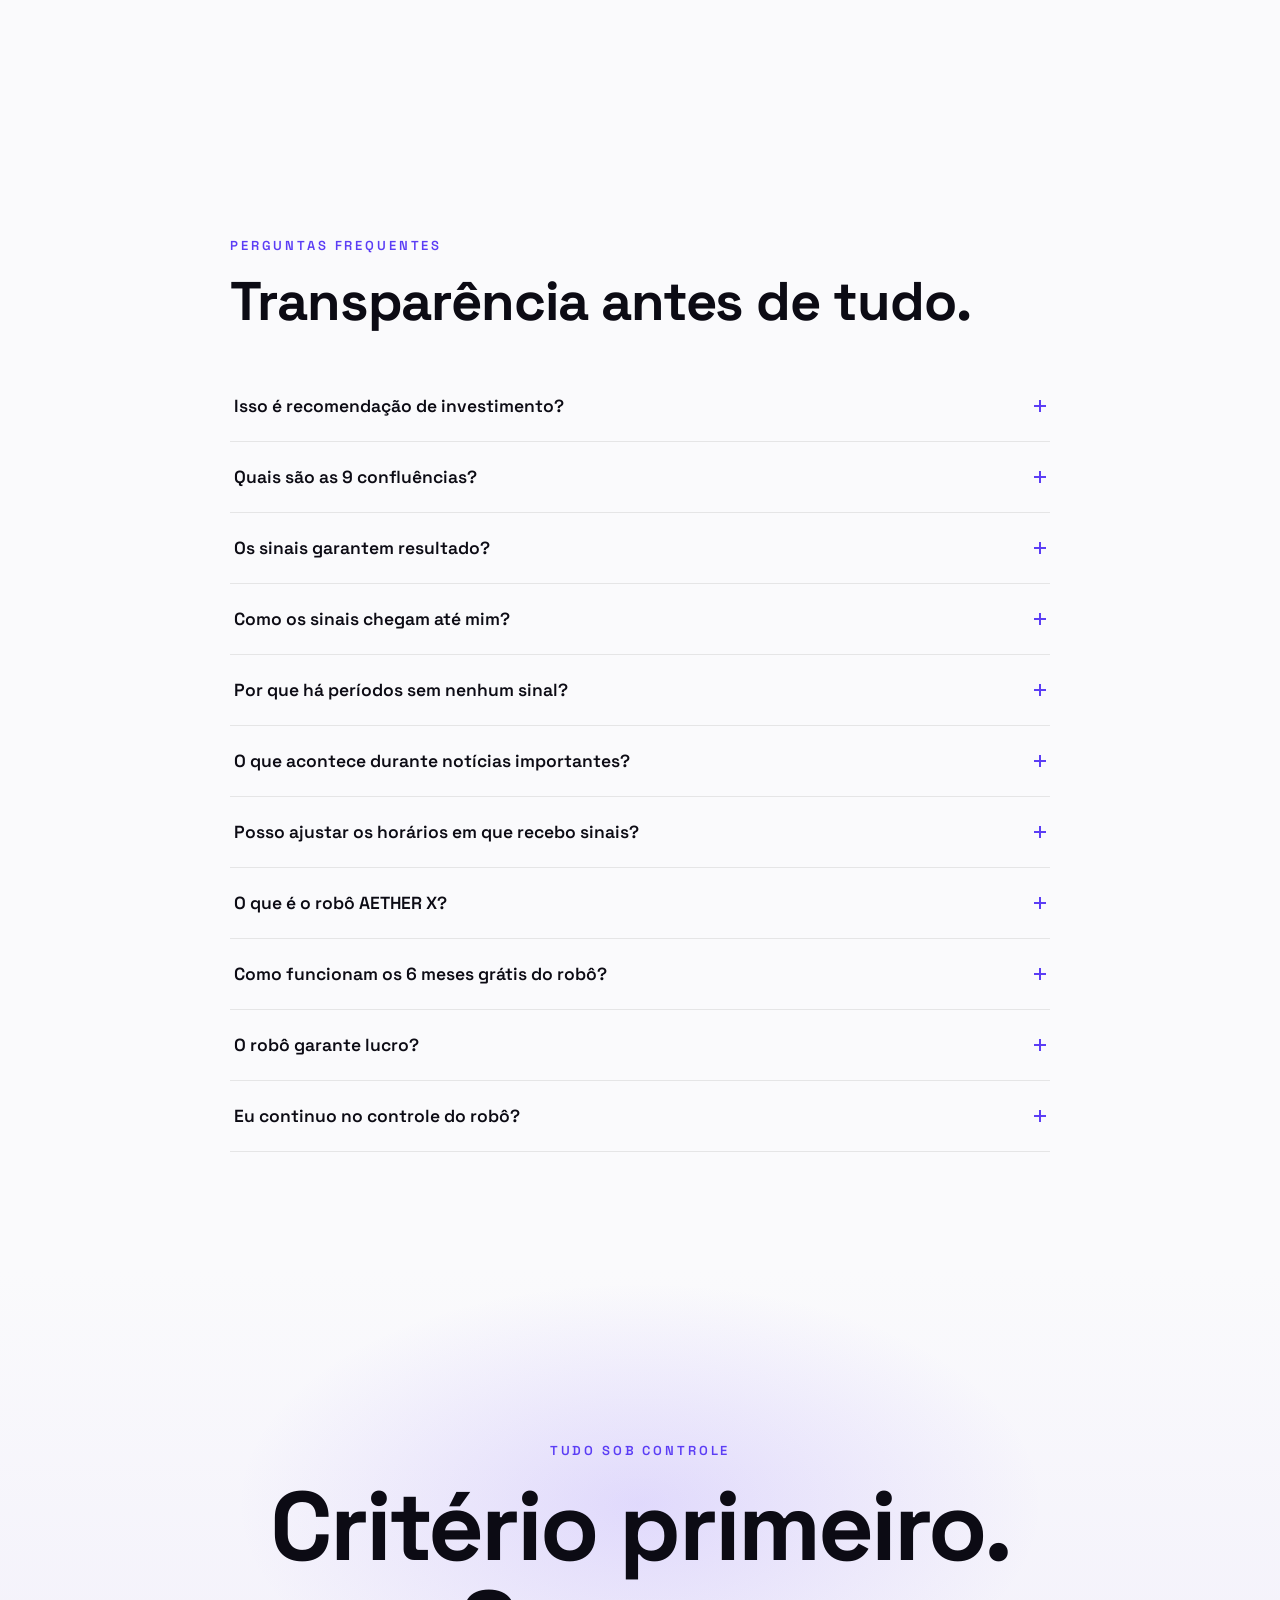
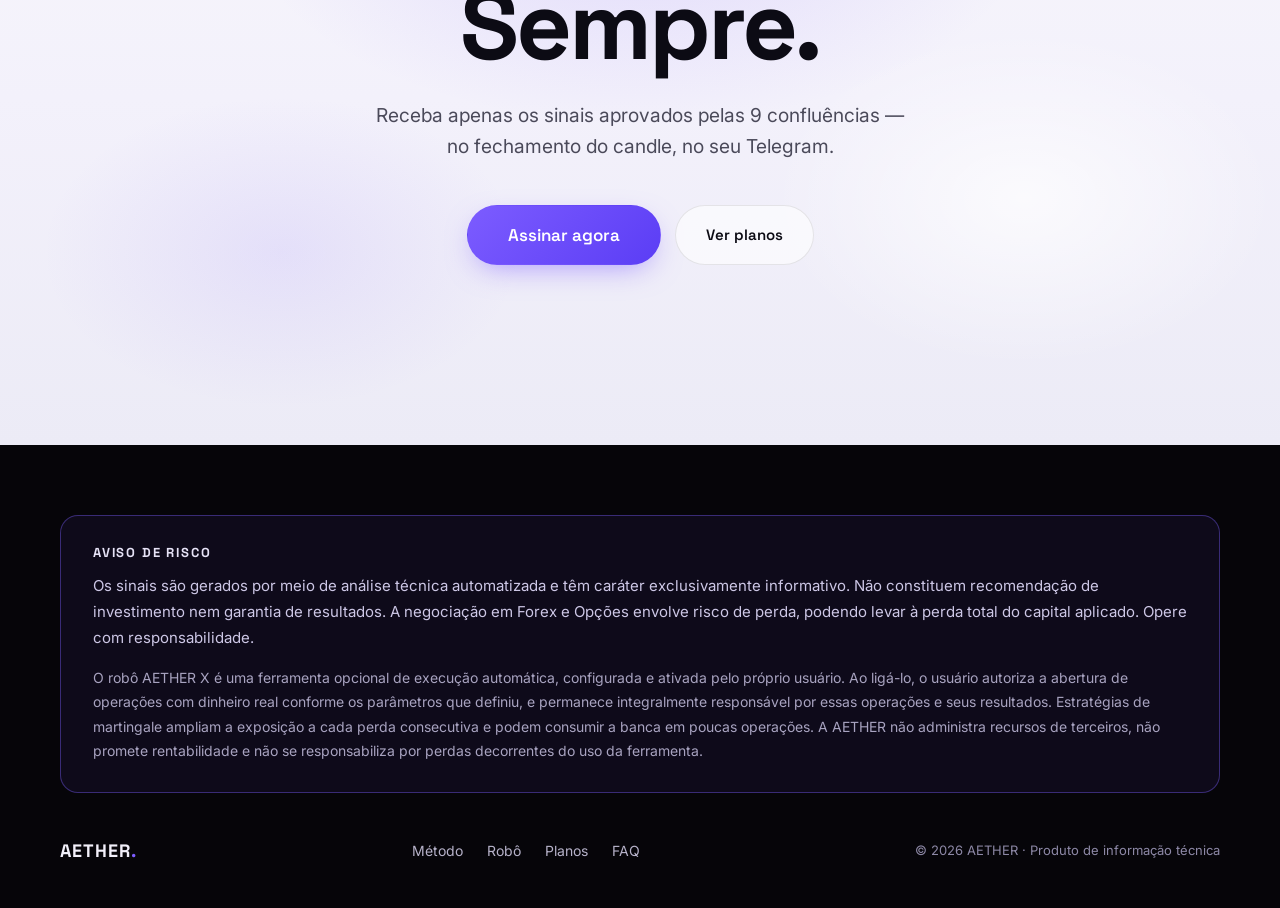
==== commit 4de1e450: "landing: troca o A por A dos avatares pela marca AETHER Adiciona assets/aether-mark.svg (marca vetor" ====
--- a/index.html
+++ b/index.html
@@ -230,7 +230,7 @@
         </div>
       </div>
       <div class="tg">
-        <div class="tg__head"><span class="tg__avatar">A</span><div><b>AETHER Sinais</b><small>canal · Telegram</small></div></div>
+        <div class="tg__head"><span class="tg__avatar"><img src="assets/aether-mark.svg" alt="" /></span><div><b>AETHER Sinais</b><small>canal · Telegram</small></div></div>
         <div class="tg__msg">
           <b>EUR/USD · Compra</b>
           <span>Candle 14:35 (M5) · 9/9 confluências alinhadas</span>
@@ -278,7 +278,7 @@
       <div class="robot__stage fx">
         <div class="bot">
           <div class="bot__head">
-            <span class="bot__avatar">A</span>
+            <span class="bot__avatar"><img src="assets/aether-mark.svg" alt="" /></span>
             <div><b>AETHER X</b><small>bot · Telegram</small></div>
           </div>
           <div class="bot__panel">
--- a/css/style.css
+++ b/css/style.css
@@ -364,10 +364,12 @@
 .tg__head { display: flex; align-items: center; gap: 12px; margin-bottom: 14px; }
 .tg__avatar {
   width: 38px; height: 38px; border-radius: 50%;
-  background: linear-gradient(135deg, var(--violet), var(--violet-deep));
-  color: #fff; display: flex; align-items: center; justify-content: center;
-  font-family: var(--font-display); font-weight: 700;
-}
+  flex: none;
+  overflow: hidden;
+  background: #07070f;
+  display: flex; align-items: center; justify-content: center;
+}
+.tg__avatar img { width: 100%; height: 100%; display: block; }
 .tg__head b { font-family: var(--font-display); font-size: 15px; display: block; }
 .tg__head small { color: var(--ink-soft); font-size: 12px; }
 .tg__msg { background: #fff; border: 1px solid var(--line-light); border-radius: 14px; padding: 12px 14px; margin-top: 10px; position: relative; }
@@ -457,10 +459,13 @@
 .bot__head { display: flex; align-items: center; gap: 12px; margin-bottom: 16px; }
 .bot__avatar {
   width: 40px; height: 40px; border-radius: 50%;
-  background: linear-gradient(135deg, var(--violet), var(--violet-deep));
-  color: #fff; display: flex; align-items: center; justify-content: center;
-  font-family: var(--font-display); font-weight: 700;
-}
+  flex: none;
+  overflow: hidden;
+  background: #07070f;
+  border: 1px solid rgba(255, 255, 255, 0.12);
+  display: flex; align-items: center; justify-content: center;
+}
+.bot__avatar img { width: 100%; height: 100%; display: block; }
 .bot__head b { font-family: var(--font-display); font-size: 15px; display: block; color: #f2f0fa; }
 .bot__head small { color: #8d88a6; font-size: 12px; }
 .bot__panel {
